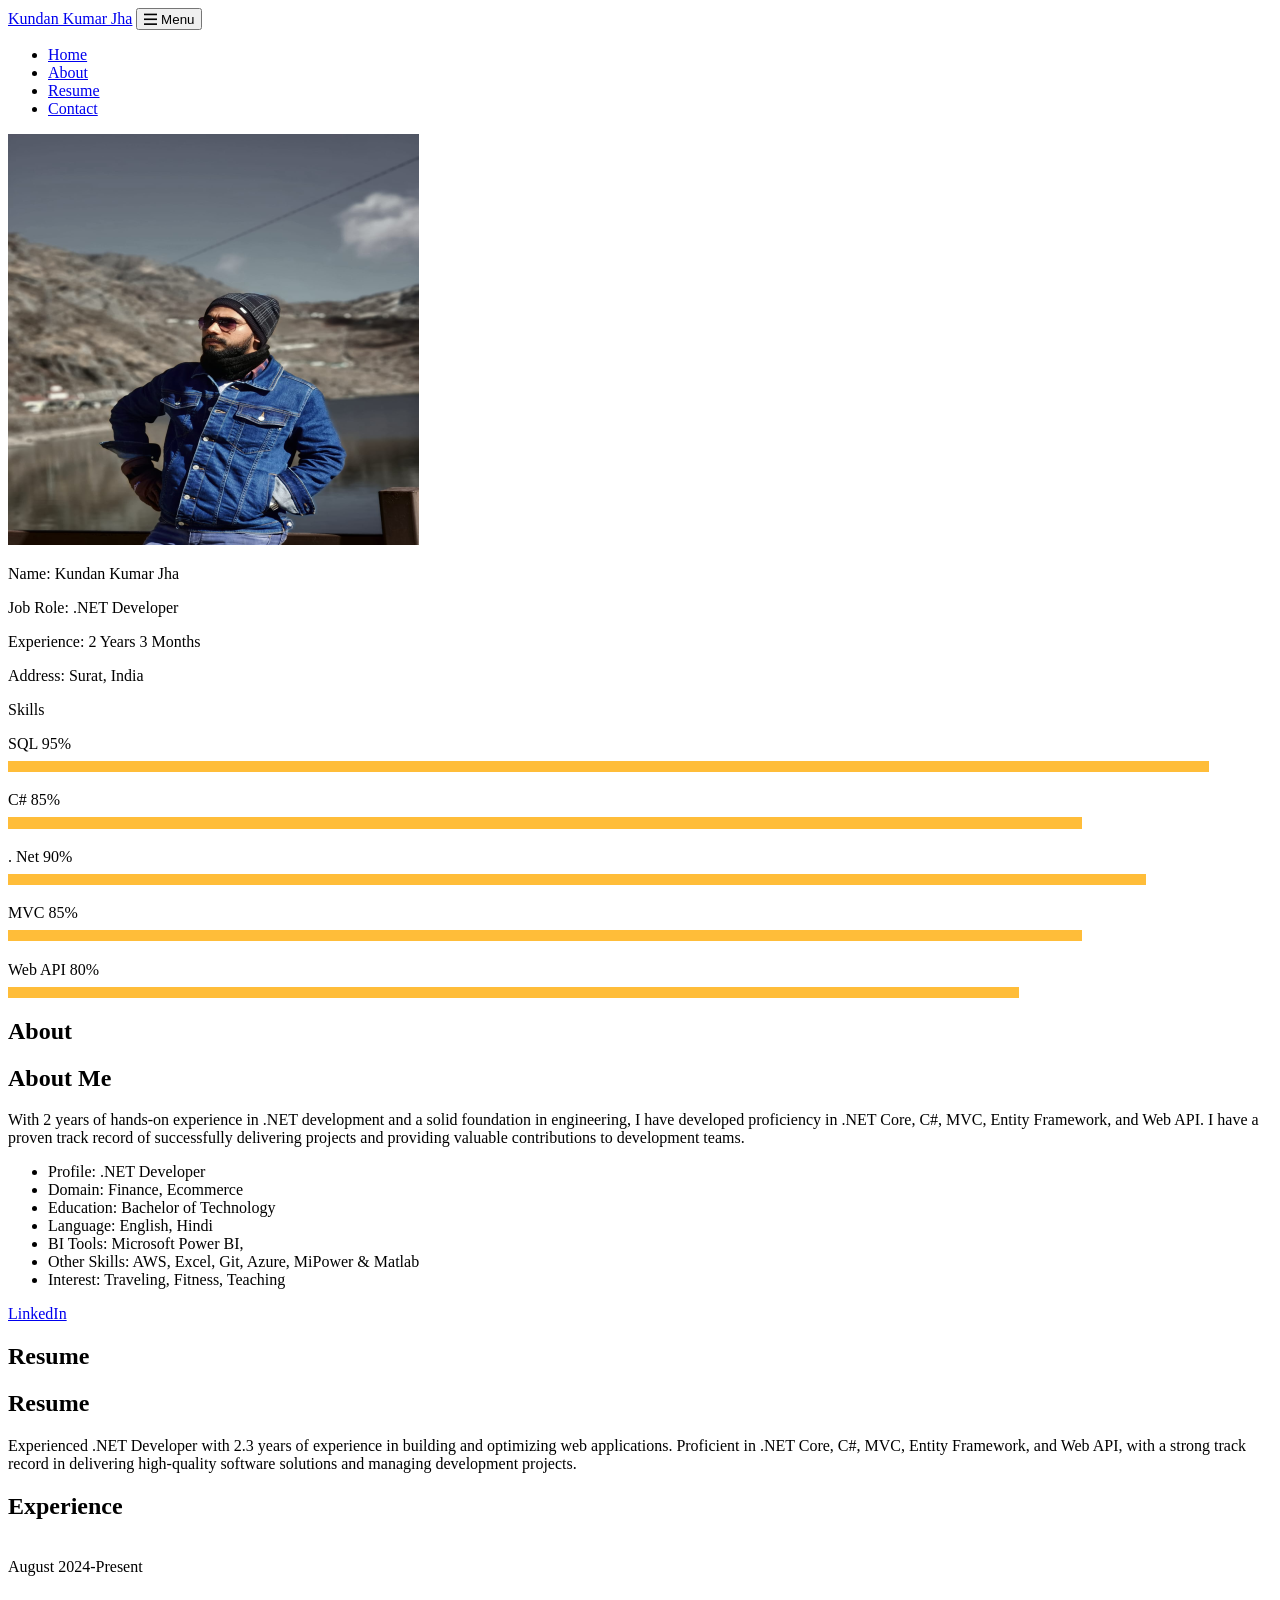
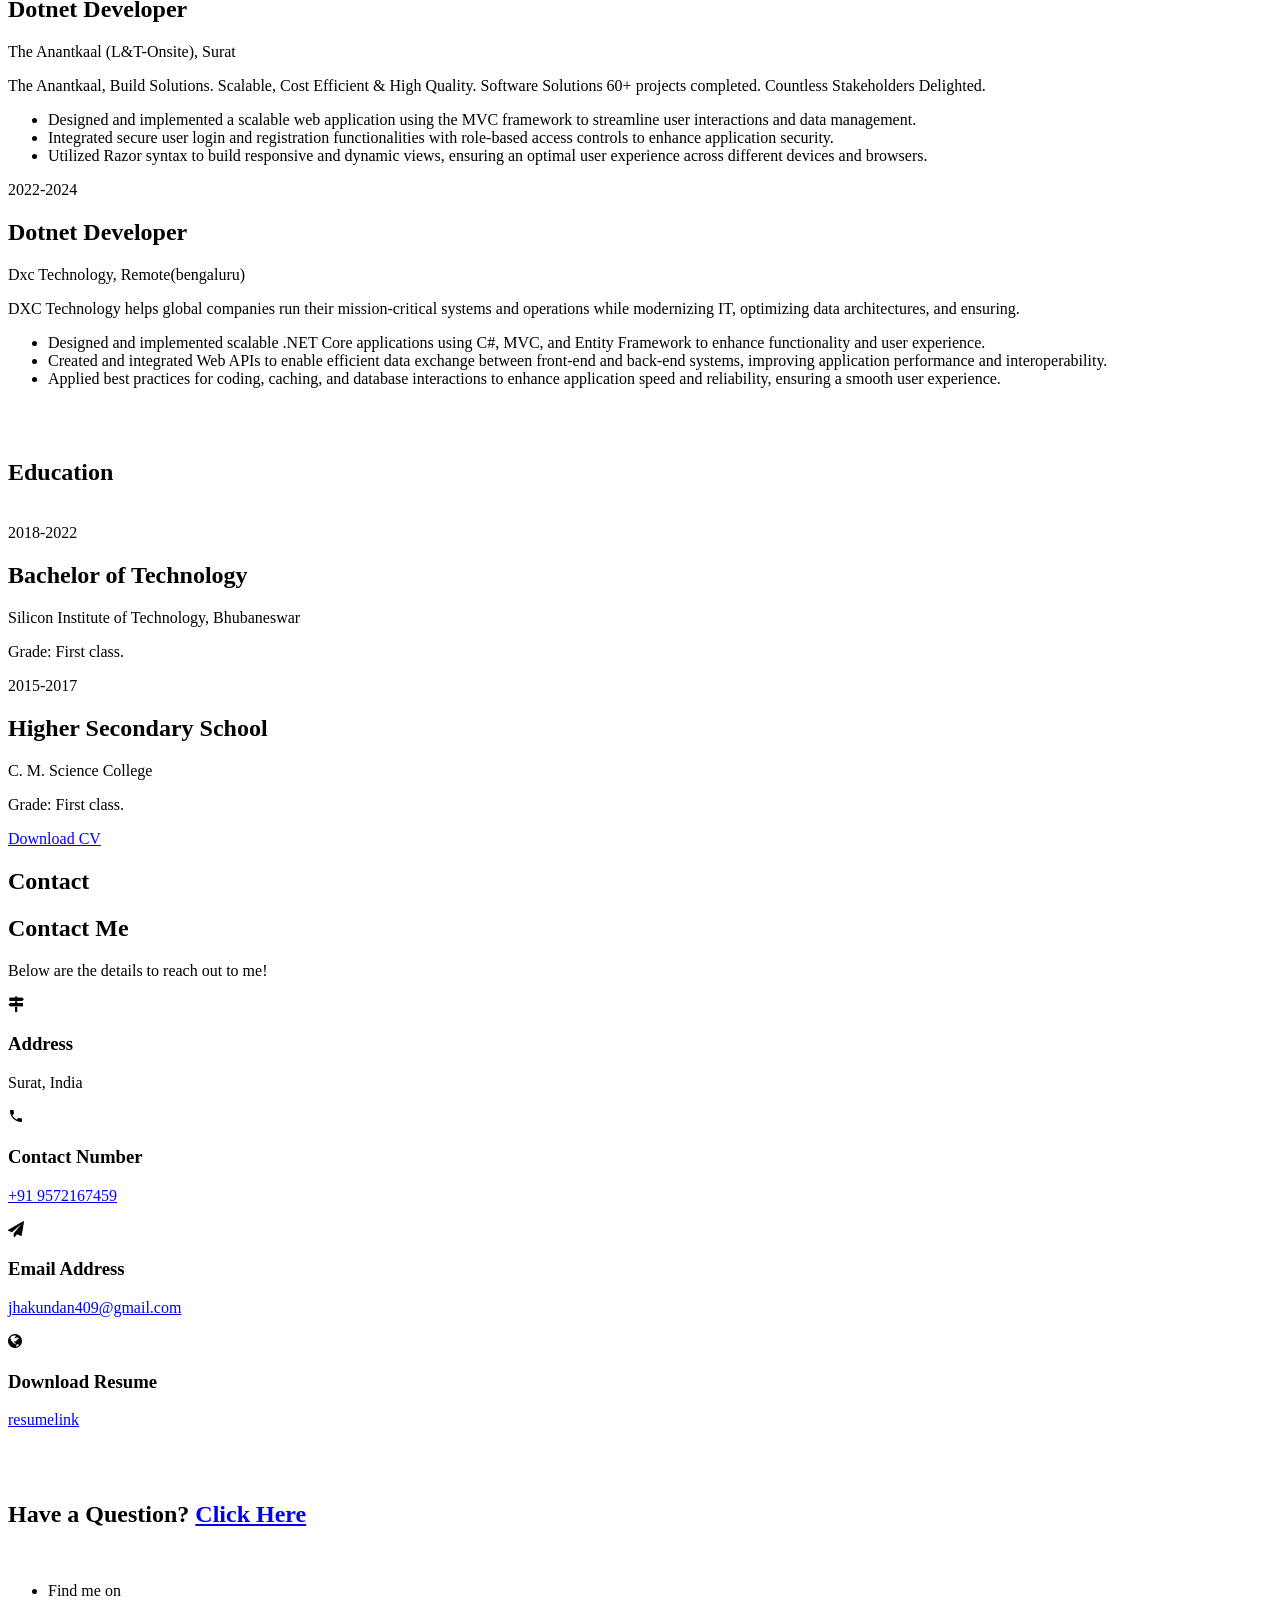
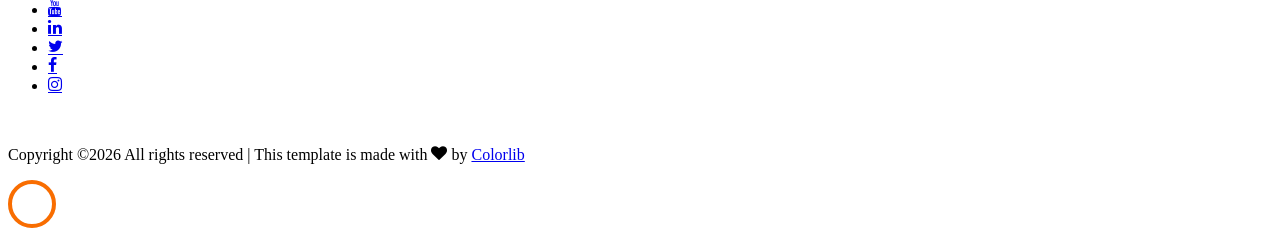
==== index.html @ 976bd5a3 "Initial commit" ====
<!DOCTYPE html>
<html lang="en">
  <head>
    <title>Kundan Kumar Jha Portfolio</title>
    <meta charset="utf-8">
    <meta name="viewport" content="width=device-width, initial-scale=1, shrink-to-fit=no">
    
    <link href="https://fonts.googleapis.com/css?family=Poppins:100,200,300,400,500,600,700,800,900" rel="stylesheet">

    <link rel="stylesheet" href="css/open-iconic-bootstrap.min.css">
    <link rel="stylesheet" href="css/animate.css">
    
    <link rel="stylesheet" href="css/owl.carousel.min.css">
    <link rel="stylesheet" href="css/owl.theme.default.min.css">
    <link rel="stylesheet" href="css/magnific-popup.css">

    <link rel="stylesheet" href="css/aos.css">

    <link rel="stylesheet" href="css/ionicons.min.css">
    
    <link rel="stylesheet" href="css/flaticon.css">
    <link rel="stylesheet" href="css/icomoon.css">
    <link rel="stylesheet" href="css/style.css">



<style>

/*======================================
//--//-->   ABOUT
======================================*/

.about-mf .box-shadow-full {
  padding-top: 4rem;
  padding-bottom: 4rem;
}

.about-mf .about-img {
  margin-bottom: 2rem;
}

.about-mf .about-img img {
  margin-left: 10px;
}


.skill-mf .progress {
  /* background-color: #cde1f8; */
  margin: .5rem 0 1.2rem 0;
  border-radius: 0;
  height: .7rem;
}

.skill-mf .progress .progress-bar {
  height: .7rem;
  background-color: #ffbd39;
}


/* Animation styles */
#typing-animation {
  position: relative;
  font-size: 30px;
  font-weight: bold;
  color: rgb(255, 255, 255);
  overflow: hidden;
  white-space: nowrap;
  animation: typing 3s steps(20, end) infinite;
}

#typing-animation:before {
  content: "";
  /* position: absolute; */
  top: 0;
  left: 0;
  width: 0;
  height: 100%;
  background-color: #ccc;
  animation: typing-cursor 0.5s ease-in-out infinite;
}

@keyframes typing {
  from {
    width: 0;
  }
  to {
    width: 100%;
  }
}

@keyframes typing-cursor {
  from {
    width: 5px;
  }
  to {
    width: 0;
  }
}


/* project image zoom effect */

.zoom-effect {
  overflow: hidden;
  transition: transform 0.3s ease-out;
}

.zoom-effect:hover {
  transform: scale(1.1);
}


</style>


  </head>
  <body data-spy="scroll" data-target=".site-navbar-target" data-offset="300">
	  
	  
    <nav class="navbar navbar-expand-lg navbar-dark ftco_navbar ftco-navbar-light site-navbar-target" id="ftco-navbar">
	    <div class="container">
	      <a class="navbar-brand" href="index.html">Kundan Kumar Jha</a>
	      <button class="navbar-toggler js-fh5co-nav-toggle fh5co-nav-toggle" type="button" data-toggle="collapse" data-target="#ftco-nav" aria-controls="ftco-nav" aria-expanded="false" aria-label="Toggle navigation">
	        <span class="oi oi-menu"></span> Menu
	      </button>

	      <div class="collapse navbar-collapse" id="ftco-nav">
	        <ul class="navbar-nav nav ml-auto">
	          <li class="nav-item"><a href="#home-section" class="nav-link"><span>Home</span></a></li>
	          <li class="nav-item"><a href="#about-section" class="nav-link"><span>About</span></a></li>
	          <li class="nav-item"><a href="#resume-section" class="nav-link"><span>Resume</span></a></li>
	          <!-- <li class="nav-item"><a href="#project-section" class="nav-link"><span>Projects</span></a></li> -->
	          <li class="nav-item"><a href="#contact-section" class="nav-link"><span>Contact</span></a></li>
	        </ul>
	      </div>
	    </div>
	  </nav>
	  <section id="home-section" class="hero">
		  <div class="home-slider  owl-carousel">
	       <div class="slider-item ">
	      	<div class="overlay"></div>
	         <div class="container">
	          <div class="row d-md-flex no-gutters slider-text align-items-end justify-content-end" data-scrollax-parent="true">
	          	<div class="one-third js-fullheight order-md-last img" style="background-image:url(images/bg_1.png);">
	          	 <div class="overlay"></div>
	          	</div>
		          <div class="one-forth d-flex  align-items-center ftco-animate" data-scrollax=" properties: { translateY: '70%' }">
		          	<div class="text">
		          		<span class="subheading">Hello!</span>
			            <h1 class="mb-4 mt-3">I'm <span>Kundan Kumar Jha</span></h1>

						<!-- Element to contain animated typing -->
						<span id="typing-animation"></span>

						<script>

						// Initialize the typing animation
						const typingAnimationElement = document.getElementById('typing-animation');

						// Create an array of typing text
						const typingTexts = [
						'Engineer  ',
						'Developer  ',
						'Teacher   ',
						];

						// Create a function to display the typing animation for a given text
						function playTypingAnimation(text) {
						// Loop through each character and add it to the element
						for (let i = 0; i < text.length; i++) {
							setTimeout(() => {
							typingAnimationElement.textContent += text[i];
							}, i * 200); // Increase the delay to slow down the typing animation
						}

						// Once the animation is complete, reset the text and start over
						setTimeout(() => {
							typingAnimationElement.textContent = '';
							playTypingAnimation(typingTexts[(typingTexts.indexOf(text) + 1) % typingTexts.length]);
						}, text.length * 200);
						}

						// Start the typing animation loop
						playTypingAnimation(typingTexts[0]);

						</script>

						<br>
						<br>
			            <h2>A .NET Developer</h2>
						<!-- <h2 class="d-flex" style="margin-bottom: 0">With over 5 years of experience</h2> -->
						<!-- <br> -->
			            <!-- <p><a href="https://www.youtube.com/@RishabhMishraOfficial" class="btn btn-primary py-3 px-4">YouTube</a> 
							<a href="https://github.com/rishabhnmishra" class="btn btn-white btn-outline-white py-3 px-4">My works</a></p> -->
		            </div>
		          </div>
	        	</div>
	        </div>
	      </div>
		</div>
    </section>



    <section class="ftco-about img ftco-section ftco-no-pb" id="about-section">
    	<div class="container">
			<div class="row">
				<div class="row d-flex align-items-stretch">
				<!-- <div class="row d-flex"> -->
					<div class="col-md-6 col-lg-5 d-flex">
						<div class="img-about img d-flex align-items-stretch">
							<div class="overlay">
								<div class="row">
									<div class="col-sm-6 col-md-5">
									  <div class="about-img">
										<img src="images/about-me.png" class="img-fluid rounded b-shadow-a" alt="">
									  </div>
									</div>
									<!-- Details next to profile image -->
									<div class="col-sm-6 col-md-7">
									  <div class="about-info">
										<p><span class="title-s">Name: </span> <span>Kundan Kumar Jha</span></p>
										<p><span class="title-s">Job Role: </span> <span>.NET Developer </span></p>
										<p><span class="title-s">Experience: </span> <span>2 Years 3 Months</span></p>
										<p><span class="title-s">Address: </span> <span>Surat, India</span></p>
									  </div>
									</div>
								  </div>

								<div class="skill-mf">
									<p class="title-s">Skills</p>
									<span>SQL</span> <span class="pull-right">95%</span>
									<div class="progress">
										<div class="progress-bar" role="progressbar" style="width: 95%;" aria-valuenow="95" aria-valuemin="0"
											aria-valuemax="100"></div>
									</div>
									
									<span>C#</span> <span class="pull-right">85%</span>
									<div class="progress">
										<div class="progress-bar" role="progressbar" style="width: 85%" aria-valuenow="85" aria-valuemin="0"
											aria-valuemax="100"></div>
									</div>
									
									<span>. Net</span> <span class="pull-right">90%</span>
									<div class="progress">
										<div class="progress-bar" role="progressbar" style="width: 90%" aria-valuenow="90" aria-valuemin="0"
											aria-valuemax="100"></div>
									</div>
									
									<span>MVC</span> <span class="pull-right">85%</span>
									<div class="progress">
										<div class="progress-bar" role="progressbar" style="width: 85%" aria-valuenow="85" aria-valuemin="0"
											aria-valuemax="100"></div>
									</div>
									
									<span>Web API</span> <span class="pull-right">80%</span>
									<div class="progress">
										<div class="progress-bar" role="progressbar" style="width: 80%" aria-valuenow="80" aria-valuemin="0"
											aria-valuemax="100"></div>
									</div>
								</div>
							</div>
						</div>
					</div>
					
					<div class="col-md-6 col-lg-7 pl-lg-5 pb-5">
						<div class="row justify-content-start pb-3">
							<div class="col-md-12 heading-section ftco-animate">
								
								<h1 class="big">About</h1>
								<h2 class="mb-4">About Me</h2>
								
								<p>With 2 years of hands-on experience in .NET development and a solid foundation in engineering, I have developed proficiency in .NET Core, C#, MVC, Entity Framework, and Web API. I have a proven track record of successfully delivering projects and providing valuable contributions to development teams.</p>
								<ul class="about-info mt-4 px-md-0 px-2">
									<li class="d-flex"><span>Profile:</span> <span>.NET Developer</span></li>
									<li class="d-flex"><span>Domain:</span> <span>Finance, Ecommerce</span></li>
									<li class="d-flex"><span>Education:</span> <span>Bachelor of Technology</span></li>
									<li class="d-flex"><span>Language:</span> <span>English, Hindi</span></li>
									<li class="d-flex"><span>BI Tools:</span> <span>Microsoft Power BI,</span></li>
									<li class="d-flex"><span>Other Skills:</span> <span>AWS, Excel, Git, Azure, MiPower &amp; Matlab</span></li>
									<li class="d-flex"><span>Interest:</span> <span>Traveling, Fitness, Teaching</span></li>
									
								</ul>
							</div>
						</div>


						<div class="counter-wrap ftco-animate d-flex mt-md-3">
							<div class="text">
								<!-- <p class="mb-4">
									<span class="number" data-number="30">0</span> <span>+</span>
									<span>&nbsp; Projects completed</span>
								</p> -->
								<p><a href="https://www.linkedin.com/in/kundan-jha-75ba19190/" class="btn btn-primary py-3 px-3">LinkedIn</a></p>
							</div>
						</div>
					</div>
				</div>
			</div>
		</div>
    </section>



	
    <section class="ftco-section ftco-no-pb" id="resume-section">
    	<div class="container">
    		<div class="row justify-content-center pb-5">
          <div class="col-md-10 heading-section text-center ftco-animate">
          	<h1 class="big big-2">Resume</h1>
            <h2 class="mb-4">Resume</h2>
            <p>Experienced .NET Developer with 2.3 years of experience in building and optimizing web applications. Proficient in .NET Core, C#, MVC, Entity Framework, and Web API, with a strong track record in delivering high-quality software solutions and managing development projects.</p>
          </div>
        </div>

		<div class="row">
			<h1 class="big-4">Experience</h1>
			<div class="underline"></div>
		</div>
		<br>
		
		<div class="row">
				<div class="col-md-6">
					<div class="resume-wrap ftco-animate">
						<span class="date">August 2024-Present</span>
						<h2>Dotnet Developer</h2>
						<span class="position">The Anantkaal (L&T-Onsite),</span>
						<span class="mt-4">Surat </span>
						<p class="mt-4">The Anantkaal, Build Solutions. Scalable, Cost Efficient & High Quality. 
							Software Solutions 60+ projects completed. Countless Stakeholders Delighted. 
							<ul>
								<li>Designed and implemented a scalable web application using the MVC framework to streamline user interactions and data management.</li>
								<li>Integrated secure user login and registration functionalities with role-based access controls to enhance application security.</li>
								<li>Utilized Razor syntax to build responsive and dynamic views, ensuring an optimal user experience across different devices and browsers.</li>
							</ul>
						</p>
					</div>

				</div>

				<div class="col-md-6">
					<div class="resume-wrap ftco-animate">
						<span class="date">2022-2024</span>
						<h2>Dotnet Developer</h2>
						<span class="position">Dxc Technology,</span>
						<span class="mt-4">Remote(bengaluru)</span>
						<p class="mt-4">DXC Technology helps global companies run their mission-critical systems and operations while modernizing IT, optimizing data architectures, and ensuring. 
							<ul>
								<li>Designed and implemented scalable .NET Core applications using C#, MVC, and Entity Framework to enhance functionality and user experience.</li>
								<li> Created and integrated Web APIs to enable efficient data exchange between front-end and back-end systems, improving application performance and interoperability.</li>
								<li>Applied best practices for coding, caching, and database interactions to enhance application speed and reliability, ensuring a smooth user experience.</li>
							</ul>
						</p>
					</div>

				</div>
			</div>

		<br>
		<br>

		<div class="row">
			<h1 class="big-4">Education</h1>
			<div class="underline"></div>
		</div>
		<br>
		
			<div class="row">
    			<div class="col-md-6">
    				<div class="resume-wrap ftco-animate">
    					<span class="date">2018-2022</span>
    					<h2>Bachelor of Technology</h2>
    					<span class="position">Silicon Institute of Technology, Bhubaneswar</span>
    					<p class="mt-4">Grade: First class.</p>
    				</div>
    			</div>

    			<div class="col-md-6">
    				<div class="resume-wrap ftco-animate">
    					<span class="date">2015-2017</span>
    					<h2>Higher Secondary School</h2>
    					<span class="position">C. M. Science College</span>
    					<p class="mt-4">Grade: First class.</p>
    				</div>
				</div>
    		</div>

    		<div class="row justify-content-center mt-5">
    			<div class="col-md-6 text-center ftco-animate">
    				<p><a href="https://drive.google.com/file/d/17EZNH8NY0khAWqw4NPpCekXnywWhTU1b/view?usp=sharing" class="btn btn-primary py-4 px-5">Download CV</a></p>
    			</div>
    		</div>
    	</div>
    </section>

   

    <!-- <section class="ftco-section" id="project-section">
      <div class="container">
        <div class="row justify-content-center mb-5 pb-5">
          <div class="col-md-7 heading-section text-center ftco-animate">
            <h1 class="big big-2">Projects</h1>
            <h2 class="mb-4">Projects</h2>
            <p>Below are the sample Data Analytics projects on SQL, Python, Power BI & ML.</p>
          </div>
        </div>
        <div class="row d-flex">
          <div class="col-md-4 d-flex ftco-animate">
          	<div class="blog-entry justify-content-end">
              <a href="https://github.com/rishabhnmishra/SQL_Music_Store_Analysis/blob/main/Music_Store_Query.sql" class="block-20 zoom-effect" style="background-image: url('images/proj_1.jpg');">
              </a>
              <div class="text mt-3 float-right d-block">

                <h3 class="heading"><a href="https://github.com/rishabhnmishra/SQL_Music_Store_Analysis/blob/main/Music_Store_Query.sql">Digital Music Store Data Analysis using SQL</a></h3>
                <p>Analyzed music store data using advanced SQL queires to identify gaps and increase the business growth.</p>
              </div>
            </div>
          </div>
          <div class="col-md-4 d-flex ftco-animate">
          	<div class="blog-entry justify-content-end">
              <a href="https://github.com/rishabhnmishra/Python_Diwali_Sales_Analysis/blob/main/Diwali_Sales_Analysis.ipynb" class="block-20 zoom-effect" style="background-image: url('images/proj_2.jpg');">
              </a>
              <div class="text mt-3 float-right d-block">

                <h3 class="heading"><a href="https://github.com/rishabhnmishra/Python_Diwali_Sales_Analysis/blob/main/Diwali_Sales_Analysis.ipynb">Data Analysis using Python Project for Beginners</a></h3>
                <p>Performed exploratory data analysis on diwali sales data using Python to improve the customer experience.</p>
              </div>
            </div>
          </div>
          <div class="col-md-4 d-flex ftco-animate">
          	<div class="blog-entry">
              <a href="https://github.com/rishabhnmishra/Madhav_Store_Analysis_PowerBI/blob/main/Madhav%20Store%20dashboard.jpg" class="block-20 zoom-effect" style="background-image: url('images/proj_3.jpg');">
              </a>
              <div class="text mt-3 float-right d-block">

                <h3 class="heading"><a href="https://github.com/rishabhnmishra/Madhav_Store_Analysis_PowerBI/blob/main/Madhav%20Store%20dashboard.jpg">Power BI Sales dashboard Project for Beginners</a></h3>
                <p>Designed a power bi dashboard for Madhav Store to track and analyze the online sales data acorss India.</p>
              </div>
            </div>
          </div>
        </div>
	<br>
		<!-- added justify-content-center to center align the last two projects -->
		<!-- <div class="row d-flex justify-content-center">   -->
			<!-- <div class="col-md-4 d-flex ftco-animate">
				<div class="blog-entry justify-content-end">
				<a href="https://github.com/rishabhnmishra/sales_forecasting/tree/main" class="block-20 zoom-effect" style="background-image: url('images/proj_4.jpg');">
				</a>
				<div class="text mt-3 float-right d-block"> -->
  
				  <!-- <h3 class="heading"><a href="https://github.com/rishabhnmishra/sales_forecasting/tree/main">Sales Forecast- Time Series Forecasting</a></h3>
				  <p>Used multiple machine learning models to forecast sales (retail store) and performed time series analysis.</p>
				</div>
			  </div>
			</div>
			<div class="col-md-4 d-flex ftco-animate">
				<div class="blog-entry justify-content-end">
				<a href="https://github.com/rishabhnmishra/customer_segmentation/blob/main/Customer_Segmentation-final.ipynb" class="block-20 zoom-effect" style="background-image: url('images/proj_5.jpg');">
				</a>
				<div class="text mt-3 float-right d-block">
   -->
				  <!-- <h3 class="heading"><a href="https://github.com/rishabhnmishra/customer_segmentation/blob/main/Customer_Segmentation-final.ipynb">Customer Segmentation using clustering model</a></h3>
				  <p>Developed a ML model to give various recommendations of financial products &amp; services on target customer groups.</p>
				</div>
			  </div>
			</div>
		 </div>
	  </div>
    </section> -->

	<!-- <section class="ftco-section ftco-no-pt ftco-no-pb ftco-counter img" id="section-counter">
      <div class="container">
		<div class="row d-md-flex align-items-center">
          <div class="col-md d-flex justify-content-center counter-wrap ftco-animate">
            <div class="block-18">
              <div class="text">
                <strong class="number" data-number="20">0</strong>
                <span>Achievements</span> -->
              <!-- </div>
            </div>
          </div>
          <div class="col-md d-flex justify-content-center counter-wrap ftco-animate">
            <div class="block-18">
              <div class="text">
                <strong class="number" data-number="30">0</strong>
                <span>Projects</span> -->
              <!-- </div>
            </div>
          </div>
          <div class="col-md d-flex justify-content-center counter-wrap ftco-animate">
            <div class="block-18">
              <div class="text"> -->
                <!-- <strong class="number" data-number="1000">0</strong>
                <span>Mentored Students</span>
              </div>
            </div>
          </div>
          <div class="col-md d-flex justify-content-center counter-wrap ftco-animate">
            <div class="block-18">
              <div class="text"> -->
                <!-- <strong class="number" data-number="500">0</strong>
                <span>Cups of coffee</span>
              </div>
            </div>
          </div>
        </div>
      </div> -->
	
	  <!-- <div class="ftco-section ftco-hireme img margin-top" style="background-image: url(images/bg_1.jpg)">
			<div class="container"> -->
				<!-- <div class="row justify-content-center">
					<div class="col-md-7 ftco-animate text-center">
						<h2>More projects on<span> Github  </span> </h2>
						<div class="heading"> <h4> I love to solve business problems &amp; uncover hidden data stories </h4>
						<br>
						<p><a href="https://github.com/rishabhnmishra" class="btn btn-primary py-3 px-5">GitHub</a></p>
						</div> -->
					<!-- </div>
				</div>
			</div> -->
		<!-- </div> -->
	<!-- </section> --> 



    <section class="ftco-section contact-section ftco-no-pb" id="contact-section">
      <div class="container">
      	<div class="row justify-content-center mb-5 pb-3">
          <div class="col-md-7 heading-section text-center ftco-animate">
            <h1 class="big big-2">Contact</h1>
            <h2 class="mb-4">Contact Me</h2>
            <p>Below are the details to reach out to me!</p>
          </div>
        </div>

        <div class="row d-flex contact-info mb-5">
          <div class="col-md-6 col-lg-3 d-flex ftco-animate">
          	<div class="align-self-stretch box p-4 text-center">
          		<div class="icon d-flex align-items-center justify-content-center">
          			<span class="icon-map-signs"></span>
          		</div>
          		<h3 class="mb-4">Address</h3>
	            <p>Surat, India</p>
	          </div>
          </div>
          <div class="col-md-6 col-lg-3 d-flex ftco-animate">
          	<div class="align-self-stretch box p-4 text-center">
          		<div class="icon d-flex align-items-center justify-content-center">
          			<span class="icon-phone2"></span>
          		</div>
          		<h3 class="mb-4">Contact Number</h3>
	            <p><a href="tel://0101010101">+91 9572167459</a></p>
	          </div>
          </div>
          <div class="col-md-6 col-lg-3 d-flex ftco-animate">
          	<div class="align-self-stretch box p-4 text-center">
          		<div class="icon d-flex align-items-center justify-content-center">
          			<span class="icon-paper-plane"></span>
          		</div>
          		<h3 class="mb-4">Email Address</h3>
	            <p><a href="mailto:info@yoursite.com">jhakundan409@gmail.com</a></p>
	          </div>
          </div>
          <div class="col-md-6 col-lg-3 d-flex ftco-animate">
          	<div class="align-self-stretch box p-4 text-center">
          		<div class="icon d-flex align-items-center justify-content-center">
          			<span class="icon-globe"></span>
          		</div>
          		<h3 class="mb-4">Download Resume</h3>
	            <p><a href="https://drive.google.com/file/d/17EZNH8NY0khAWqw4NPpCekXnywWhTU1b/view?usp=sharing">resumelink</a></p>
	          </div>
          </div>

		  <div class="container">
			<br>
			<br>
			<div class="row justify-content-center">
				<div class="col-md-7 ftco-animate text-center">
					<h2>Have a<span> Question?  </span> <a href="https://forms.gle/hDiLRhwy986UxGiJ7" class="btn btn-primary py-3 px-5">Click Here</a> </h2>
				</div>
			</div>
				<br>
					<ul class="ftco-footer-social list-unstyled d-flex justify-content-center align-items-center mb-0">
					  <li class="ftco-animate normal-txt">Find me on  </li>
					  <li class="ftco-animate"><a href="#"><span class="icon-youtube"></span></a></li>
					  <li class="ftco-animate"><a href="https://www.linkedin.com/in/kundan-jha-75ba19190/"><span class="icon-linkedin"></span></a></li>  
					  <li class="ftco-animate"><a href="#"><span class="icon-twitter"></span></a></li>
					  <li class="ftco-animate"><a href="#"><span class="icon-facebook"></span></a></li>
				      <li class="ftco-animate"><a href="#"><span class="icon-instagram"></span></a></li>
					</ul>
				<br>
		   </div>
   </div>
 </section>


 
	
    <footer class="ftco-footer ftco-section">
		<div class="container">
		  <div class="row">
			<div class="col-md-12 text-center">
  
			  <p><!-- Link back to Colorlib can't be removed. Template is licensed under CC BY 3.0. -->
	Copyright &copy;<script>document.write(new Date().getFullYear());</script> All rights reserved | This template is made with <i class="icon-heart color-danger" aria-hidden="true"></i> by <a href="https://colorlib.com" target="_blank">Colorlib</a>
	<!-- Link back to Colorlib can't be removed. Template is licensed under CC BY 3.0. --></p>
			</div>
		  </div>
		</div>
	  </footer>


  <!-- loader -->
  <div id="ftco-loader" class="show fullscreen"><svg class="circular" width="48px" height="48px"><circle class="path-bg" cx="24" cy="24" r="22" fill="none" stroke-width="4" stroke="#eeeeee"/><circle class="path" cx="24" cy="24" r="22" fill="none" stroke-width="4" stroke-miterlimit="10" stroke="#F96D00"/></svg></div>


  <script src="js/jquery.min.js"></script>
  <script src="js/jquery-migrate-3.0.1.min.js"></script>
  <script src="js/popper.min.js"></script>
  <script src="js/bootstrap.min.js"></script>
  <script src="js/jquery.easing.1.3.js"></script>
  <script src="js/jquery.waypoints.min.js"></script>
  <script src="js/jquery.stellar.min.js"></script>
  <script src="js/owl.carousel.min.js"></script>
  <script src="js/jquery.magnific-popup.min.js"></script>
  <script src="js/aos.js"></script>
  <script src="js/jquery.animateNumber.min.js"></script>
  <script src="js/scrollax.min.js"></script>
  
  <script src="js/main.js"></script>
    
  </body>
</html>
---- css/flaticon.css ----
/*
  	Flaticon icon font: Flaticon
  	Creation date: 04/01/2019 13:45
  	*/


@font-face {
  font-family: "Flaticon";
  src: url("../fonts/flaticon/font/Flaticon.eot");
  src: url("../fonts/flaticon/font/Flaticon.eot?#iefix") format("embedded-opentype"),
       url("../fonts/flaticon/font/Flaticon.woff") format("woff"),
       url("../fonts/flaticon/font/Flaticon.ttf") format("truetype"),
       url("../fonts/flaticon/font/Flaticon.svg#Flaticon") format("svg");
  font-weight: normal;
  font-style: normal;
}

@media screen and (-webkit-min-device-pixel-ratio:0) {
  @font-face {
    font-family: "Flaticon";
    src: url("../fonts/flaticon/font/Flaticon.svg#Flaticon") format("svg");
  }
}

[class^="flaticon-"]:before, [class*=" flaticon-"]:before,
[class^="flaticon-"]:after, [class*=" flaticon-"]:after {   
  font-family: Flaticon;
  font-style: normal;
  font-weight: normal;
  font-variant: normal;
  text-transform: none;
  line-height: 1;

  /* Better Font Rendering =========== */
  -webkit-font-smoothing: antialiased;
  -moz-osx-font-smoothing: grayscale;
}

.flaticon-ideas:before { content: "\f100"; }
.flaticon-flasks:before { content: "\f101"; }
.flaticon-analysis:before { content: "\f102"; }
.flaticon-ux-design:before { content: "\f103"; }
.flaticon-web-design:before { content: "\f104"; }
.flaticon-idea:before { content: "\f105"; }
.flaticon-innovation:before { content: "\f106"; }
---- css/icomoon.css ----
@font-face {
  font-family: 'icomoon';
  src:  url('../fonts/icomoon/icomoon.eot?6tt51o');
  src:  url('../fonts/icomoon/icomoon.eot?6tt51o#iefix') format('embedded-opentype'),
    url('../fonts/icomoon/icomoon.ttf?6tt51o') format('truetype'),
    url('../fonts/icomoon/icomoon.woff?6tt51o') format('woff'),
    url('../fonts/icomoon/icomoon.svg?6tt51o#icomoon') format('svg');
  font-weight: normal;
  font-style: normal;
}

[class^="icon-"], [class*=" icon-"] {
  /* use !important to prevent issues with browser extensions that change fonts */
  font-family: 'icomoon' !important;
  speak: none;
  font-style: normal;
  font-weight: normal;
  font-variant: normal;
  text-transform: none;
  line-height: 1;

  /* Better Font Rendering =========== */
  -webkit-font-smoothing: antialiased;
  -moz-osx-font-smoothing: grayscale;
}

.icon-asterisk:before {
  content: "\f069";
}
.icon-plus:before {
  content: "\f067";
}
.icon-question:before {
  content: "\f128";
}
.icon-minus:before {
  content: "\f068";
}
.icon-glass:before {
  content: "\f000";
}
.icon-music:before {
  content: "\f001";
}
.icon-search:before {
  content: "\f002";
}
.icon-envelope-o:before {
  content: "\f003";
}
.icon-heart:before {
  content: "\f004";
}
.icon-star:before {
  content: "\f005";
}
.icon-star-o:before {
  content: "\f006";
}
.icon-user:before {
  content: "\f007";
}
.icon-film:before {
  content: "\f008";
}
.icon-th-large:before {
  content: "\f009";
}
.icon-th:before {
  content: "\f00a";
}
.icon-th-list:before {
  content: "\f00b";
}
.icon-check:before {
  content: "\f00c";
}
.icon-close:before {
  content: "\f00d";
}
.icon-remove:before {
  content: "\f00d";
}
.icon-times:before {
  content: "\f00d";
}
.icon-search-plus:before {
  content: "\f00e";
}
.icon-search-minus:before {
  content: "\f010";
}
.icon-power-off:before {
  content: "\f011";
}
.icon-signal:before {
  content: "\f012";
}
.icon-cog:before {
  content: "\f013";
}
.icon-gear:before {
  content: "\f013";
}
.icon-trash-o:before {
  content: "\f014";
}
.icon-home:before {
  content: "\f015";
}
.icon-file-o:before {
  content: "\f016";
}
.icon-clock-o:before {
  content: "\f017";
}
.icon-road:before {
  content: "\f018";
}
.icon-download:before {
  content: "\f019";
}
.icon-arrow-circle-o-down:before {
  content: "\f01a";
}
.icon-arrow-circle-o-up:before {
  content: "\f01b";
}
.icon-inbox:before {
  content: "\f01c";
}
.icon-play-circle-o:before {
  content: "\f01d";
}
.icon-repeat:before {
  content: "\f01e";
}
.icon-rotate-right:before {
  content: "\f01e";
}
.icon-refresh:before {
  content: "\f021";
}
.icon-list-alt:before {
  content: "\f022";
}
.icon-lock:before {
  content: "\f023";
}
.icon-flag:before {
  content: "\f024";
}
.icon-headphones:before {
  content: "\f025";
}
.icon-volume-off:before {
  content: "\f026";
}
.icon-volume-down:before {
  content: "\f027";
}
.icon-volume-up:before {
  content: "\f028";
}
.icon-qrcode:before {
  content: "\f029";
}
.icon-barcode:before {
  content: "\f02a";
}
.icon-tag:before {
  content: "\f02b";
}
.icon-tags:before {
  content: "\f02c";
}
.icon-book:before {
  content: "\f02d";
}
.icon-bookmark:before {
  content: "\f02e";
}
.icon-print:before {
  content: "\f02f";
}
.icon-camera:before {
  content: "\f030";
}
.icon-font:before {
  content: "\f031";
}
.icon-bold:before {
  content: "\f032";
}
.icon-italic:before {
  content: "\f033";
}
.icon-text-height:before {
  content: "\f034";
}
.icon-text-width:before {
  content: "\f035";
}
.icon-align-left:before {
  content: "\f036";
}
.icon-align-center:before {
  content: "\f037";
}
.icon-align-right:before {
  content: "\f038";
}
.icon-align-justify:before {
  content: "\f039";
}
.icon-list:before {
  content: "\f03a";
}
.icon-dedent:before {
  content: "\f03b";
}
.icon-outdent:before {
  content: "\f03b";
}
.icon-indent:before {
  content: "\f03c";
}
.icon-video-camera:before {
  content: "\f03d";
}
.icon-image:before {
  content: "\f03e";
}
.icon-photo:before {
  content: "\f03e";
}
.icon-picture-o:before {
  content: "\f03e";
}
.icon-pencil:before {
  content: "\f040";
}
.icon-map-marker:before {
  content: "\f041";
}
.icon-adjust:before {
  content: "\f042";
}
.icon-tint:before {
  content: "\f043";
}
.icon-edit:before {
  content: "\f044";
}
.icon-pencil-square-o:before {
  content: "\f044";
}
.icon-share-square-o:before {
  content: "\f045";
}
.icon-check-square-o:before {
  content: "\f046";
}
.icon-arrows:before {
  content: "\f047";
}
.icon-step-backward:before {
  content: "\f048";
}
.icon-fast-backward:before {
  content: "\f049";
}
.icon-backward:before {
  content: "\f04a";
}
.icon-play:before {
  content: "\f04b";
}
.icon-pause:before {
  content: "\f04c";
}
.icon-stop:before {
  content: "\f04d";
}
.icon-forward:before {
  content: "\f04e";
}
.icon-fast-forward:before {
  content: "\f050";
}
.icon-step-forward:before {
  content: "\f051";
}
.icon-eject:before {
  content: "\f052";
}
.icon-chevron-left:before {
  content: "\f053";
}
.icon-chevron-right:before {
  content: "\f054";
}
.icon-plus-circle:before {
  content: "\f055";
}
.icon-minus-circle:before {
  content: "\f056";
}
.icon-times-circle:before {
  content: "\f057";
}
.icon-check-circle:before {
  content: "\f058";
}
.icon-question-circle:before {
  content: "\f059";
}
.icon-info-circle:before {
  content: "\f05a";
}
.icon-crosshairs:before {
  content: "\f05b";
}
.icon-times-circle-o:before {
  content: "\f05c";
}
.icon-check-circle-o:before {
  content: "\f05d";
}
.icon-ban:before {
  content: "\f05e";
}
.icon-arrow-left:before {
  content: "\f060";
}
.icon-arrow-right:before {
  content: "\f061";
}
.icon-arrow-up:before {
  content: "\f062";
}
.icon-arrow-down:before {
  content: "\f063";
}
.icon-mail-forward:before {
  content: "\f064";
}
.icon-share:before {
  content: "\f064";
}
.icon-expand:before {
  content: "\f065";
}
.icon-compress:before {
  content: "\f066";
}
.icon-exclamation-circle:before {
  content: "\f06a";
}
.icon-gift:before {
  content: "\f06b";
}
.icon-leaf:before {
  content: "\f06c";
}
.icon-fire:before {
  content: "\f06d";
}
.icon-eye:before {
  content: "\f06e";
}
.icon-eye-slash:before {
  content: "\f070";
}
.icon-exclamation-triangle:before {
  content: "\f071";
}
.icon-warning:before {
  content: "\f071";
}
.icon-plane:before {
  content: "\f072";
}
.icon-calendar:before {
  content: "\f073";
}
.icon-random:before {
  content: "\f074";
}
.icon-comment:before {
  content: "\f075";
}
.icon-magnet:before {
  content: "\f076";
}
.icon-chevron-up:before {
  content: "\f077";
}
.icon-chevron-down:before {
  content: "\f078";
}
.icon-retweet:before {
  content: "\f079";
}
.icon-shopping-cart:before {
  content: "\f07a";
}
.icon-folder:before {
  content: "\f07b";
}
.icon-folder-open:before {
  content: "\f07c";
}
.icon-arrows-v:before {
  content: "\f07d";
}
.icon-arrows-h:before {
  content: "\f07e";
}
.icon-bar-chart:before {
  content: "\f080";
}
.icon-bar-chart-o:before {
  content: "\f080";
}
.icon-twitter-square:before {
  content: "\f081";
}
.icon-facebook-square:before {
  content: "\f082";
}
.icon-camera-retro:before {
  content: "\f083";
}
.icon-key:before {
  content: "\f084";
}
.icon-cogs:before {
  content: "\f085";
}
.icon-gears:before {
  content: "\f085";
}
.icon-comments:before {
  content: "\f086";
}
.icon-thumbs-o-up:before {
  content: "\f087";
}
.icon-thumbs-o-down:before {
  content: "\f088";
}
.icon-star-half:before {
  content: "\f089";
}
.icon-heart-o:before {
  content: "\f08a";
}
.icon-sign-out:before {
  content: "\f08b";
}
.icon-linkedin-square:before {
  content: "\f08c";
}
.icon-thumb-tack:before {
  content: "\f08d";
}
.icon-external-link:before {
  content: "\f08e";
}
.icon-sign-in:before {
  content: "\f090";
}
.icon-trophy:before {
  content: "\f091";
}
.icon-github-square:before {
  content: "\f092";
}
.icon-upload:before {
  content: "\f093";
}
.icon-lemon-o:before {
  content: "\f094";
}
.icon-phone:before {
  content: "\f095";
}
.icon-square-o:before {
  content: "\f096";
}
.icon-bookmark-o:before {
  content: "\f097";
}
.icon-phone-square:before {
  content: "\f098";
}
.icon-twitter:before {
  content: "\f099";
}
.icon-facebook:before {
  content: "\f09a";
}
.icon-facebook-f:before {
  content: "\f09a";
}
.icon-github:before {
  content: "\f09b";
}
.icon-unlock:before {
  content: "\f09c";
}
.icon-credit-card:before {
  content: "\f09d";
}
.icon-feed:before {
  content: "\f09e";
}
.icon-rss:before {
  content: "\f09e";
}
.icon-hdd-o:before {
  content: "\f0a0";
}
.icon-bullhorn:before {
  content: "\f0a1";
}
.icon-bell-o:before {
  content: "\f0a2";
}
.icon-certificate:before {
  content: "\f0a3";
}
.icon-hand-o-right:before {
  content: "\f0a4";
}
.icon-hand-o-left:before {
  content: "\f0a5";
}
.icon-hand-o-up:before {
  content: "\f0a6";
}
.icon-hand-o-down:before {
  content: "\f0a7";
}
.icon-arrow-circle-left:before {
  content: "\f0a8";
}
.icon-arrow-circle-right:before {
  content: "\f0a9";
}
.icon-arrow-circle-up:before {
  content: "\f0aa";
}
.icon-arrow-circle-down:before {
  content: "\f0ab";
}
.icon-globe:before {
  content: "\f0ac";
}
.icon-wrench:before {
  content: "\f0ad";
}
.icon-tasks:before {
  content: "\f0ae";
}
.icon-filter:before {
  content: "\f0b0";
}
.icon-briefcase:before {
  content: "\f0b1";
}
.icon-arrows-alt:before {
  content: "\f0b2";
}
.icon-group:before {
  content: "\f0c0";
}
.icon-users:before {
  content: "\f0c0";
}
.icon-chain:before {
  content: "\f0c1";
}
.icon-link:before {
  content: "\f0c1";
}
.icon-cloud:before {
  content: "\f0c2";
}
.icon-flask:before {
  content: "\f0c3";
}
.icon-cut:before {
  content: "\f0c4";
}
.icon-scissors:before {
  content: "\f0c4";
}
.icon-copy:before {
  content: "\f0c5";
}
.icon-files-o:before {
  content: "\f0c5";
}
.icon-paperclip:before {
  content: "\f0c6";
}
.icon-floppy-o:before {
  content: "\f0c7";
}
.icon-save:before {
  content: "\f0c7";
}
.icon-square:before {
  content: "\f0c8";
}
.icon-bars:before {
  content: "\f0c9";
}
.icon-navicon:before {
  content: "\f0c9";
}
.icon-reorder:before {
  content: "\f0c9";
}
.icon-list-ul:before {
  content: "\f0ca";
}
.icon-list-ol:before {
  content: "\f0cb";
}
.icon-strikethrough:before {
  content: "\f0cc";
}
.icon-underline:before {
  content: "\f0cd";
}
.icon-table:before {
  content: "\f0ce";
}
.icon-magic:before {
  content: "\f0d0";
}
.icon-truck:before {
  content: "\f0d1";
}
.icon-pinterest:before {
  content: "\f0d2";
}
.icon-pinterest-square:before {
  content: "\f0d3";
}
.icon-google-plus-square:before {
  content: "\f0d4";
}
.icon-google-plus:before {
  content: "\f0d5";
}
.icon-money:before {
  content: "\f0d6";
}
.icon-caret-down:before {
  content: "\f0d7";
}
.icon-caret-up:before {
  content: "\f0d8";
}
.icon-caret-left:before {
  content: "\f0d9";
}
.icon-caret-right:before {
  content: "\f0da";
}
.icon-columns:before {
  content: "\f0db";
}
.icon-sort:before {
  content: "\f0dc";
}
.icon-unsorted:before {
  content: "\f0dc";
}
.icon-sort-desc:before {
  content: "\f0dd";
}
.icon-sort-down:before {
  content: "\f0dd";
}
.icon-sort-asc:before {
  content: "\f0de";
}
.icon-sort-up:before {
  content: "\f0de";
}
.icon-envelope:before {
  content: "\f0e0";
}
.icon-linkedin:before {
  content: "\f0e1";
}
.icon-rotate-left:before {
  content: "\f0e2";
}
.icon-undo:before {
  content: "\f0e2";
}
.icon-gavel:before {
  content: "\f0e3";
}
.icon-legal:before {
  content: "\f0e3";
}
.icon-dashboard:before {
  content: "\f0e4";
}
.icon-tachometer:before {
  content: "\f0e4";
}
.icon-comment-o:before {
  content: "\f0e5";
}
.icon-comments-o:before {
  content: "\f0e6";
}
.icon-bolt:before {
  content: "\f0e7";
}
.icon-flash:before {
  content: "\f0e7";
}
.icon-sitemap:before {
  content: "\f0e8";
}
.icon-umbrella:before {
  content: "\f0e9";
}
.icon-clipboard:before {
  content: "\f0ea";
}
.icon-paste:before {
  content: "\f0ea";
}
.icon-lightbulb-o:before {
  content: "\f0eb";
}
.icon-exchange:before {
  content: "\f0ec";
}
.icon-cloud-download:before {
  content: "\f0ed";
}
.icon-cloud-upload:before {
  content: "\f0ee";
}
.icon-user-md:before {
  content: "\f0f0";
}
.icon-stethoscope:before {
  content: "\f0f1";
}
.icon-suitcase:before {
  content: "\f0f2";
}
.icon-bell:before {
  content: "\f0f3";
}
.icon-coffee:before {
  content: "\f0f4";
}
.icon-cutlery:before {
  content: "\f0f5";
}
.icon-file-text-o:before {
  content: "\f0f6";
}
.icon-building-o:before {
  content: "\f0f7";
}
.icon-hospital-o:before {
  content: "\f0f8";
}
.icon-ambulance:before {
  content: "\f0f9";
}
.icon-medkit:before {
  content: "\f0fa";
}
.icon-fighter-jet:before {
  content: "\f0fb";
}
.icon-beer:before {
  content: "\f0fc";
}
.icon-h-square:before {
  content: "\f0fd";
}
.icon-plus-square:before {
  content: "\f0fe";
}
.icon-angle-double-left:before {
  content: "\f100";
}
.icon-angle-double-right:before {
  content: "\f101";
}
.icon-angle-double-up:before {
  content: "\f102";
}
.icon-angle-double-down:before {
  content: "\f103";
}
.icon-angle-left:before {
  content: "\f104";
}
.icon-angle-right:before {
  content: "\f105";
}
.icon-angle-up:before {
  content: "\f106";
}
.icon-angle-down:before {
  content: "\f107";
}
.icon-desktop:before {
  content: "\f108";
}
.icon-laptop:before {
  content: "\f109";
}
.icon-tablet:before {
  content: "\f10a";
}
.icon-mobile:before {
  content: "\f10b";
}
.icon-mobile-phone:before {
  content: "\f10b";
}
.icon-circle-o:before {
  content: "\f10c";
}
.icon-quote-left:before {
  content: "\f10d";
}
.icon-quote-right:before {
  content: "\f10e";
}
.icon-spinner:before {
  content: "\f110";
}
.icon-circle:before {
  content: "\f111";
}
.icon-mail-reply:before {
  content: "\f112";
}
.icon-reply:before {
  content: "\f112";
}
.icon-github-alt:before {
  content: "\f113";
}
.icon-folder-o:before {
  content: "\f114";
}
.icon-folder-open-o:before {
  content: "\f115";
}
.icon-smile-o:before {
  content: "\f118";
}
.icon-frown-o:before {
  content: "\f119";
}
.icon-meh-o:before {
  content: "\f11a";
}
.icon-gamepad:before {
  content: "\f11b";
}
.icon-keyboard-o:before {
  content: "\f11c";
}
.icon-flag-o:before {
  content: "\f11d";
}
.icon-flag-checkered:before {
  content: "\f11e";
}
.icon-terminal:before {
  content: "\f120";
}
.icon-code:before {
  content: "\f121";
}
.icon-mail-reply-all:before {
  content: "\f122";
}
.icon-reply-all:before {
  content: "\f122";
}
.icon-star-half-empty:before {
  content: "\f123";
}
.icon-star-half-full:before {
  content: "\f123";
}
.icon-star-half-o:before {
  content: "\f123";
}
.icon-location-arrow:before {
  content: "\f124";
}
.icon-crop:before {
  content: "\f125";
}
.icon-code-fork:before {
  content: "\f126";
}
.icon-chain-broken:before {
  content: "\f127";
}
.icon-unlink:before {
  content: "\f127";
}
.icon-info:before {
  content: "\f129";
}
.icon-exclamation:before {
  content: "\f12a";
}
.icon-superscript:before {
  content: "\f12b";
}
.icon-subscript:before {
  content: "\f12c";
}
.icon-eraser:before {
  content: "\f12d";
}
.icon-puzzle-piece:before {
  content: "\f12e";
}
.icon-microphone:before {
  content: "\f130";
}
.icon-microphone-slash:before {
  content: "\f131";
}
.icon-shield:before {
  content: "\f132";
}
.icon-calendar-o:before {
  content: "\f133";
}
.icon-fire-extinguisher:before {
  content: "\f134";
}
.icon-rocket:before {
  content: "\f135";
}
.icon-maxcdn:before {
  content: "\f136";
}
.icon-chevron-circle-left:before {
  content: "\f137";
}
.icon-chevron-circle-right:before {
  content: "\f138";
}
.icon-chevron-circle-up:before {
  content: "\f139";
}
.icon-chevron-circle-down:before {
  content: "\f13a";
}
.icon-html5:before {
  content: "\f13b";
}
.icon-css3:before {
  content: "\f13c";
}
.icon-anchor:before {
  content: "\f13d";
}
.icon-unlock-alt:before {
  content: "\f13e";
}
.icon-bullseye:before {
  content: "\f140";
}
.icon-ellipsis-h:before {
  content: "\f141";
}
.icon-ellipsis-v:before {
  content: "\f142";
}
.icon-rss-square:before {
  content: "\f143";
}
.icon-play-circle:before {
  content: "\f144";
}
.icon-ticket:before {
  content: "\f145";
}
.icon-minus-square:before {
  content: "\f146";
}
.icon-minus-square-o:before {
  content: "\f147";
}
.icon-level-up:before {
  content: "\f148";
}
.icon-level-down:before {
  content: "\f149";
}
.icon-check-square:before {
  content: "\f14a";
}
.icon-pencil-square:before {
  content: "\f14b";
}
.icon-external-link-square:before {
  content: "\f14c";
}
.icon-share-square:before {
  content: "\f14d";
}
.icon-compass:before {
  content: "\f14e";
}
.icon-caret-square-o-down:before {
  content: "\f150";
}
.icon-toggle-down:before {
  content: "\f150";
}
.icon-caret-square-o-up:before {
  content: "\f151";
}
.icon-toggle-up:before {
  content: "\f151";
}
.icon-caret-square-o-right:before {
  content: "\f152";
}
.icon-toggle-right:before {
  content: "\f152";
}
.icon-eur:before {
  content: "\f153";
}
.icon-euro:before {
  content: "\f153";
}
.icon-gbp:before {
  content: "\f154";
}
.icon-dollar:before {
  content: "\f155";
}
.icon-usd:before {
  content: "\f155";
}
.icon-inr:before {
  content: "\f156";
}
.icon-rupee:before {
  content: "\f156";
}
.icon-cny:before {
  content: "\f157";
}
.icon-jpy:before {
  content: "\f157";
}
.icon-rmb:before {
  content: "\f157";
}
.icon-yen:before {
  content: "\f157";
}
.icon-rouble:before {
  content: "\f158";
}
.icon-rub:before {
  content: "\f158";
}
.icon-ruble:before {
  content: "\f158";
}
.icon-krw:before {
  content: "\f159";
}
.icon-won:before {
  content: "\f159";
}
.icon-bitcoin:before {
  content: "\f15a";
}
.icon-btc:before {
  content: "\f15a";
}
.icon-file:before {
  content: "\f15b";
}
.icon-file-text:before {
  content: "\f15c";
}
.icon-sort-alpha-asc:before {
  content: "\f15d";
}
.icon-sort-alpha-desc:before {
  content: "\f15e";
}
.icon-sort-amount-asc:before {
  content: "\f160";
}
.icon-sort-amount-desc:before {
  content: "\f161";
}
.icon-sort-numeric-asc:before {
  content: "\f162";
}
.icon-sort-numeric-desc:before {
  content: "\f163";
}
.icon-thumbs-up:before {
  content: "\f164";
}
.icon-thumbs-down:before {
  content: "\f165";
}
.icon-youtube-square:before {
  content: "\f166";
}
.icon-youtube:before {
  content: "\f167";
}
.icon-xing:before {
  content: "\f168";
}
.icon-xing-square:before {
  content: "\f169";
}
.icon-youtube-play:before {
  content: "\f16a";
}
.icon-dropbox:before {
  content: "\f16b";
}
.icon-stack-overflow:before {
  content: "\f16c";
}
.icon-instagram:before {
  content: "\f16d";
}
.icon-flickr:before {
  content: "\f16e";
}
.icon-adn:before {
  content: "\f170";
}
.icon-bitbucket:before {
  content: "\f171";
}
.icon-bitbucket-square:before {
  content: "\f172";
}
.icon-tumblr:before {
  content: "\f173";
}
.icon-tumblr-square:before {
  content: "\f174";
}
.icon-long-arrow-down:before {
  content: "\f175";
}
.icon-long-arrow-up:before {
  content: "\f176";
}
.icon-long-arrow-left:before {
  content: "\f177";
}
.icon-long-arrow-right:before {
  content: "\f178";
}
.icon-apple:before {
  content: "\f179";
}
.icon-windows:before {
  content: "\f17a";
}
.icon-android:before {
  content: "\f17b";
}
.icon-linux:before {
  content: "\f17c";
}
.icon-dribbble:before {
  content: "\f17d";
}
.icon-skype:before {
  content: "\f17e";
}
.icon-foursquare:before {
  content: "\f180";
}
.icon-trello:before {
  content: "\f181";
}
.icon-female:before {
  content: "\f182";
}
.icon-male:before {
  content: "\f183";
}
.icon-gittip:before {
  content: "\f184";
}
.icon-gratipay:before {
  content: "\f184";
}
.icon-sun-o:before {
  content: "\f185";
}
.icon-moon-o:before {
  content: "\f186";
}
.icon-archive:before {
  content: "\f187";
}
.icon-bug:before {
  content: "\f188";
}
.icon-vk:before {
  content: "\f189";
}
.icon-weibo:before {
  content: "\f18a";
}
.icon-renren:before {
  content: "\f18b";
}
.icon-pagelines:before {
  content: "\f18c";
}
.icon-stack-exchange:before {
  content: "\f18d";
}
.icon-arrow-circle-o-right:before {
  content: "\f18e";
}
.icon-arrow-circle-o-left:before {
  content: "\f190";
}
.icon-caret-square-o-left:before {
  content: "\f191";
}
.icon-toggle-left:before {
  content: "\f191";
}
.icon-dot-circle-o:before {
  content: "\f192";
}
.icon-wheelchair:before {
  content: "\f193";
}
.icon-vimeo-square:before {
  content: "\f194";
}
.icon-try:before {
  content: "\f195";
}
.icon-turkish-lira:before {
  content: "\f195";
}
.icon-plus-square-o:before {
  content: "\f196";
}
.icon-space-shuttle:before {
  content: "\f197";
}
.icon-slack:before {
  content: "\f198";
}
.icon-envelope-square:before {
  content: "\f199";
}
.icon-wordpress:before {
  content: "\f19a";
}
.icon-openid:before {
  content: "\f19b";
}
.icon-bank:before {
  content: "\f19c";
}
.icon-institution:before {
  content: "\f19c";
}
.icon-university:before {
  content: "\f19c";
}
.icon-graduation-cap:before {
  content: "\f19d";
}
.icon-mortar-board:before {
  content: "\f19d";
}
.icon-yahoo:before {
  content: "\f19e";
}
.icon-google:before {
  content: "\f1a0";
}
.icon-reddit:before {
  content: "\f1a1";
}
.icon-reddit-square:before {
  content: "\f1a2";
}
.icon-stumbleupon-circle:before {
  content: "\f1a3";
}
.icon-stumbleupon:before {
  content: "\f1a4";
}
.icon-delicious:before {
  content: "\f1a5";
}
.icon-digg:before {
  content: "\f1a6";
}
.icon-pied-piper-pp:before {
  content: "\f1a7";
}
.icon-pied-piper-alt:before {
  content: "\f1a8";
}
.icon-drupal:before {
  content: "\f1a9";
}
.icon-joomla:before {
  content: "\f1aa";
}
.icon-language:before {
  content: "\f1ab";
}
.icon-fax:before {
  content: "\f1ac";
}
.icon-building:before {
  content: "\f1ad";
}
.icon-child:before {
  content: "\f1ae";
}
.icon-paw:before {
  content: "\f1b0";
}
.icon-spoon:before {
  content: "\f1b1";
}
.icon-cube:before {
  content: "\f1b2";
}
.icon-cubes:before {
  content: "\f1b3";
}
.icon-behance:before {
  content: "\f1b4";
}
.icon-behance-square:before {
  content: "\f1b5";
}
.icon-steam:before {
  content: "\f1b6";
}
.icon-steam-square:before {
  content: "\f1b7";
}
.icon-recycle:before {
  content: "\f1b8";
}
.icon-automobile:before {
  content: "\f1b9";
}
.icon-car:before {
  content: "\f1b9";
}
.icon-cab:before {
  content: "\f1ba";
}
.icon-taxi:before {
  content: "\f1ba";
}
.icon-tree:before {
  content: "\f1bb";
}
.icon-spotify:before {
  content: "\f1bc";
}
.icon-deviantart:before {
  content: "\f1bd";
}
.icon-soundcloud:before {
  content: "\f1be";
}
.icon-database:before {
  content: "\f1c0";
}
.icon-file-pdf-o:before {
  content: "\f1c1";
}
.icon-file-word-o:before {
  content: "\f1c2";
}
.icon-file-excel-o:before {
  content: "\f1c3";
}
.icon-file-powerpoint-o:before {
  content: "\f1c4";
}
.icon-file-image-o:before {
  content: "\f1c5";
}
.icon-file-photo-o:before {
  content: "\f1c5";
}
.icon-file-picture-o:before {
  content: "\f1c5";
}
.icon-file-archive-o:before {
  content: "\f1c6";
}
.icon-file-zip-o:before {
  content: "\f1c6";
}
.icon-file-audio-o:before {
  content: "\f1c7";
}
.icon-file-sound-o:before {
  content: "\f1c7";
}
.icon-file-movie-o:before {
  content: "\f1c8";
}
.icon-file-video-o:before {
  content: "\f1c8";
}
.icon-file-code-o:before {
  content: "\f1c9";
}
.icon-vine:before {
  content: "\f1ca";
}
.icon-codepen:before {
  content: "\f1cb";
}
.icon-jsfiddle:before {
  content: "\f1cc";
}
.icon-life-bouy:before {
  content: "\f1cd";
}
.icon-life-buoy:before {
  content: "\f1cd";
}
.icon-life-ring:before {
  content: "\f1cd";
}
.icon-life-saver:before {
  content: "\f1cd";
}
.icon-support:before {
  content: "\f1cd";
}
.icon-circle-o-notch:before {
  content: "\f1ce";
}
.icon-ra:before {
  content: "\f1d0";
}
.icon-rebel:before {
  content: "\f1d0";
}
.icon-resistance:before {
  content: "\f1d0";
}
.icon-empire:before {
  content: "\f1d1";
}
.icon-ge:before {
  content: "\f1d1";
}
.icon-git-square:before {
  content: "\f1d2";
}
.icon-git:before {
  content: "\f1d3";
}
.icon-hacker-news:before {
  content: "\f1d4";
}
.icon-y-combinator-square:before {
  content: "\f1d4";
}
.icon-yc-square:before {
  content: "\f1d4";
}
.icon-tencent-weibo:before {
  content: "\f1d5";
}
.icon-qq:before {
  content: "\f1d6";
}
.icon-wechat:before {
  content: "\f1d7";
}
.icon-weixin:before {
  content: "\f1d7";
}
.icon-paper-plane:before {
  content: "\f1d8";
}
.icon-send:before {
  content: "\f1d8";
}
.icon-paper-plane-o:before {
  content: "\f1d9";
}
.icon-send-o:before {
  content: "\f1d9";
}
.icon-history:before {
  content: "\f1da";
}
.icon-circle-thin:before {
  content: "\f1db";
}
.icon-header:before {
  content: "\f1dc";
}
.icon-paragraph:before {
  content: "\f1dd";
}
.icon-sliders:before {
  content: "\f1de";
}
.icon-share-alt:before {
  content: "\f1e0";
}
.icon-share-alt-square:before {
  content: "\f1e1";
}
.icon-bomb:before {
  content: "\f1e2";
}
.icon-futbol-o:before {
  content: "\f1e3";
}
.icon-soccer-ball-o:before {
  content: "\f1e3";
}
.icon-tty:before {
  content: "\f1e4";
}
.icon-binoculars:before {
  content: "\f1e5";
}
.icon-plug:before {
  content: "\f1e6";
}
.icon-slideshare:before {
  content: "\f1e7";
}
.icon-twitch:before {
  content: "\f1e8";
}
.icon-yelp:before {
  content: "\f1e9";
}
.icon-newspaper-o:before {
  content: "\f1ea";
}
.icon-wifi:before {
  content: "\f1eb";
}
.icon-calculator:before {
  content: "\f1ec";
}
.icon-paypal:before {
  content: "\f1ed";
}
.icon-google-wallet:before {
  content: "\f1ee";
}
.icon-cc-visa:before {
  content: "\f1f0";
}
.icon-cc-mastercard:before {
  content: "\f1f1";
}
.icon-cc-discover:before {
  content: "\f1f2";
}
.icon-cc-amex:before {
  content: "\f1f3";
}
.icon-cc-paypal:before {
  content: "\f1f4";
}
.icon-cc-stripe:before {
  content: "\f1f5";
}
.icon-bell-slash:before {
  content: "\f1f6";
}
.icon-bell-slash-o:before {
  content: "\f1f7";
}
.icon-trash:before {
  content: "\f1f8";
}
.icon-copyright:before {
  content: "\f1f9";
}
.icon-at:before {
  content: "\f1fa";
}
.icon-eyedropper:before {
  content: "\f1fb";
}
.icon-paint-brush:before {
  content: "\f1fc";
}
.icon-birthday-cake:before {
  content: "\f1fd";
}
.icon-area-chart:before {
  content: "\f1fe";
}
.icon-pie-chart:before {
  content: "\f200";
}
.icon-line-chart:before {
  content: "\f201";
}
.icon-lastfm:before {
  content: "\f202";
}
.icon-lastfm-square:before {
  content: "\f203";
}
.icon-toggle-off:before {
  content: "\f204";
}
.icon-toggle-on:before {
  content: "\f205";
}
.icon-bicycle:before {
  content: "\f206";
}
.icon-bus:before {
  content: "\f207";
}
.icon-ioxhost:before {
  content: "\f208";
}
.icon-angellist:before {
  content: "\f209";
}
.icon-cc:before {
  content: "\f20a";
}
.icon-ils:before {
  content: "\f20b";
}
.icon-shekel:before {
  content: "\f20b";
}
.icon-sheqel:before {
  content: "\f20b";
}
.icon-meanpath:before {
  content: "\f20c";
}
.icon-buysellads:before {
  content: "\f20d";
}
.icon-connectdevelop:before {
  content: "\f20e";
}
.icon-dashcube:before {
  content: "\f210";
}
.icon-forumbee:before {
  content: "\f211";
}
.icon-leanpub:before {
  content: "\f212";
}
.icon-sellsy:before {
  content: "\f213";
}
.icon-shirtsinbulk:before {
  content: "\f214";
}
.icon-simplybuilt:before {
  content: "\f215";
}
.icon-skyatlas:before {
  content: "\f216";
}
.icon-cart-plus:before {
  content: "\f217";
}
.icon-cart-arrow-down:before {
  content: "\f218";
}
.icon-diamond:before {
  content: "\f219";
}
.icon-ship:before {
  content: "\f21a";
}
.icon-user-secret:before {
  content: "\f21b";
}
.icon-motorcycle:before {
  content: "\f21c";
}
.icon-street-view:before {
  content: "\f21d";
}
.icon-heartbeat:before {
  content: "\f21e";
}
.icon-venus:before {
  content: "\f221";
}
.icon-mars:before {
  content: "\f222";
}
.icon-mercury:before {
  content: "\f223";
}
.icon-intersex:before {
  content: "\f224";
}
.icon-transgender:before {
  content: "\f224";
}
.icon-transgender-alt:before {
  content: "\f225";
}
.icon-venus-double:before {
  content: "\f226";
}
.icon-mars-double:before {
  content: "\f227";
}
.icon-venus-mars:before {
  content: "\f228";
}
.icon-mars-stroke:before {
  content: "\f229";
}
.icon-mars-stroke-v:before {
  content: "\f22a";
}
.icon-mars-stroke-h:before {
  content: "\f22b";
}
.icon-neuter:before {
  content: "\f22c";
}
.icon-genderless:before {
  content: "\f22d";
}
.icon-facebook-official:before {
  content: "\f230";
}
.icon-pinterest-p:before {
  content: "\f231";
}
.icon-whatsapp:before {
  content: "\f232";
}
.icon-server:before {
  content: "\f233";
}
.icon-user-plus:before {
  content: "\f234";
}
.icon-user-times:before {
  content: "\f235";
}
.icon-bed:before {
  content: "\f236";
}
.icon-hotel:before {
  content: "\f236";
}
.icon-viacoin:before {
  content: "\f237";
}
.icon-train:before {
  content: "\f238";
}
.icon-subway:before {
  content: "\f239";
}
.icon-medium:before {
  content: "\f23a";
}
.icon-y-combinator:before {
  content: "\f23b";
}
.icon-yc:before {
  content: "\f23b";
}
.icon-optin-monster:before {
  content: "\f23c";
}
.icon-opencart:before {
  content: "\f23d";
}
.icon-expeditedssl:before {
  content: "\f23e";
}
.icon-battery:before {
  content: "\f240";
}
.icon-battery-4:before {
  content: "\f240";
}
.icon-battery-full:before {
  content: "\f240";
}
.icon-battery-3:before {
  content: "\f241";
}
.icon-battery-three-quarters:before {
  content: "\f241";
}
.icon-battery-2:before {
  content: "\f242";
}
.icon-battery-half:before {
  content: "\f242";
}
.icon-battery-1:before {
  content: "\f243";
}
.icon-battery-quarter:before {
  content: "\f243";
}
.icon-battery-0:before {
  content: "\f244";
}
.icon-battery-empty:before {
  content: "\f244";
}
.icon-mouse-pointer:before {
  content: "\f245";
}
.icon-i-cursor:before {
  content: "\f246";
}
.icon-object-group:before {
  content: "\f247";
}
.icon-object-ungroup:before {
  content: "\f248";
}
.icon-sticky-note:before {
  content: "\f249";
}
.icon-sticky-note-o:before {
  content: "\f24a";
}
.icon-cc-jcb:before {
  content: "\f24b";
}
.icon-cc-diners-club:before {
  content: "\f24c";
}
.icon-clone:before {
  content: "\f24d";
}
.icon-balance-scale:before {
  content: "\f24e";
}
.icon-hourglass-o:before {
  content: "\f250";
}
.icon-hourglass-1:before {
  content: "\f251";
}
.icon-hourglass-start:before {
  content: "\f251";
}
.icon-hourglass-2:before {
  content: "\f252";
}
.icon-hourglass-half:before {
  content: "\f252";
}
.icon-hourglass-3:before {
  content: "\f253";
}
.icon-hourglass-end:before {
  content: "\f253";
}
.icon-hourglass:before {
  content: "\f254";
}
.icon-hand-grab-o:before {
  content: "\f255";
}
.icon-hand-rock-o:before {
  content: "\f255";
}
.icon-hand-paper-o:before {
  content: "\f256";
}
.icon-hand-stop-o:before {
  content: "\f256";
}
.icon-hand-scissors-o:before {
  content: "\f257";
}
.icon-hand-lizard-o:before {
  content: "\f258";
}
.icon-hand-spock-o:before {
  content: "\f259";
}
.icon-hand-pointer-o:before {
  content: "\f25a";
}
.icon-hand-peace-o:before {
  content: "\f25b";
}
.icon-trademark:before {
  content: "\f25c";
}
.icon-registered:before {
  content: "\f25d";
}
.icon-creative-commons:before {
  content: "\f25e";
}
.icon-gg:before {
  content: "\f260";
}
.icon-gg-circle:before {
  content: "\f261";
}
.icon-tripadvisor:before {
  content: "\f262";
}
.icon-odnoklassniki:before {
  content: "\f263";
}
.icon-odnoklassniki-square:before {
  content: "\f264";
}
.icon-get-pocket:before {
  content: "\f265";
}
.icon-wikipedia-w:before {
  content: "\f266";
}
.icon-safari:before {
  content: "\f267";
}
.icon-chrome:before {
  content: "\f268";
}
.icon-firefox:before {
  content: "\f269";
}
.icon-opera:before {
  content: "\f26a";
}
.icon-internet-explorer:before {
  content: "\f26b";
}
.icon-television:before {
  content: "\f26c";
}
.icon-tv:before {
  content: "\f26c";
}
.icon-contao:before {
  content: "\f26d";
}
.icon-500px:before {
  content: "\f26e";
}
.icon-amazon:before {
  content: "\f270";
}
.icon-calendar-plus-o:before {
  content: "\f271";
}
.icon-calendar-minus-o:before {
  content: "\f272";
}
.icon-calendar-times-o:before {
  content: "\f273";
}
.icon-calendar-check-o:before {
  content: "\f274";
}
.icon-industry:before {
  content: "\f275";
}
.icon-map-pin:before {
  content: "\f276";
}
.icon-map-signs:before {
  content: "\f277";
}
.icon-map-o:before {
  content: "\f278";
}
.icon-map:before {
  content: "\f279";
}
.icon-commenting:before {
  content: "\f27a";
}
.icon-commenting-o:before {
  content: "\f27b";
}
.icon-houzz:before {
  content: "\f27c";
}
.icon-vimeo:before {
  content: "\f27d";
}
.icon-black-tie:before {
  content: "\f27e";
}
.icon-fonticons:before {
  content: "\f280";
}
.icon-reddit-alien:before {
  content: "\f281";
}
.icon-edge:before {
  content: "\f282";
}
.icon-credit-card-alt:before {
  content: "\f283";
}
.icon-codiepie:before {
  content: "\f284";
}
.icon-modx:before {
  content: "\f285";
}
.icon-fort-awesome:before {
  content: "\f286";
}
.icon-usb:before {
  content: "\f287";
}
.icon-product-hunt:before {
  content: "\f288";
}
.icon-mixcloud:before {
  content: "\f289";
}
.icon-scribd:before {
  content: "\f28a";
}
.icon-pause-circle:before {
  content: "\f28b";
}
.icon-pause-circle-o:before {
  content: "\f28c";
}
.icon-stop-circle:before {
  content: "\f28d";
}
.icon-stop-circle-o:before {
  content: "\f28e";
}
.icon-shopping-bag:before {
  content: "\f290";
}
.icon-shopping-basket:before {
  content: "\f291";
}
.icon-hashtag:before {
  content: "\f292";
}
.icon-bluetooth:before {
  content: "\f293";
}
.icon-bluetooth-b:before {
  content: "\f294";
}
.icon-percent:before {
  content: "\f295";
}
.icon-gitlab:before {
  content: "\f296";
}
.icon-wpbeginner:before {
  content: "\f297";
}
.icon-wpforms:before {
  content: "\f298";
}
.icon-envira:before {
  content: "\f299";
}
.icon-universal-access:before {
  content: "\f29a";
}
.icon-wheelchair-alt:before {
  content: "\f29b";
}
.icon-question-circle-o:before {
  content: "\f29c";
}
.icon-blind:before {
  content: "\f29d";
}
.icon-audio-description:before {
  content: "\f29e";
}
.icon-volume-control-phone:before {
  content: "\f2a0";
}
.icon-braille:before {
  content: "\f2a1";
}
.icon-assistive-listening-systems:before {
  content: "\f2a2";
}
.icon-american-sign-language-interpreting:before {
  content: "\f2a3";
}
.icon-asl-interpreting:before {
  content: "\f2a3";
}
.icon-deaf:before {
  content: "\f2a4";
}
.icon-deafness:before {
  content: "\f2a4";
}
.icon-hard-of-hearing:before {
  content: "\f2a4";
}
.icon-glide:before {
  content: "\f2a5";
}
.icon-glide-g:before {
  content: "\f2a6";
}
.icon-sign-language:before {
  content: "\f2a7";
}
.icon-signing:before {
  content: "\f2a7";
}
.icon-low-vision:before {
  content: "\f2a8";
}
.icon-viadeo:before {
  content: "\f2a9";
}
.icon-viadeo-square:before {
  content: "\f2aa";
}
.icon-snapchat:before {
  content: "\f2ab";
}
.icon-snapchat-ghost:before {
  content: "\f2ac";
}
.icon-snapchat-square:before {
  content: "\f2ad";
}
.icon-pied-piper:before {
  content: "\f2ae";
}
.icon-first-order:before {
  content: "\f2b0";
}
.icon-yoast:before {
  content: "\f2b1";
}
.icon-themeisle:before {
  content: "\f2b2";
}
.icon-google-plus-circle:before {
  content: "\f2b3";
}
.icon-google-plus-official:before {
  content: "\f2b3";
}
.icon-fa:before {
  content: "\f2b4";
}
.icon-font-awesome:before {
  content: "\f2b4";
}
.icon-handshake-o:before {
  content: "\f2b5";
}
.icon-envelope-open:before {
  content: "\f2b6";
}
.icon-envelope-open-o:before {
  content: "\f2b7";
}
.icon-linode:before {
  content: "\f2b8";
}
.icon-address-book:before {
  content: "\f2b9";
}
.icon-address-book-o:before {
  content: "\f2ba";
}
.icon-address-card:before {
  content: "\f2bb";
}
.icon-vcard:before {
  content: "\f2bb";
}
.icon-address-card-o:before {
  content: "\f2bc";
}
.icon-vcard-o:before {
  content: "\f2bc";
}
.icon-user-circle:before {
  content: "\f2bd";
}
.icon-user-circle-o:before {
  content: "\f2be";
}
.icon-user-o:before {
  content: "\f2c0";
}
.icon-id-badge:before {
  content: "\f2c1";
}
.icon-drivers-license:before {
  content: "\f2c2";
}
.icon-id-card:before {
  content: "\f2c2";
}
.icon-drivers-license-o:before {
  content: "\f2c3";
}
.icon-id-card-o:before {
  content: "\f2c3";
}
.icon-quora:before {
  content: "\f2c4";
}
.icon-free-code-camp:before {
  content: "\f2c5";
}
.icon-telegram:before {
  content: "\f2c6";
}
.icon-thermometer:before {
  content: "\f2c7";
}
.icon-thermometer-4:before {
  content: "\f2c7";
}
.icon-thermometer-full:before {
  content: "\f2c7";
}
.icon-thermometer-3:before {
  content: "\f2c8";
}
.icon-thermometer-three-quarters:before {
  content: "\f2c8";
}
.icon-thermometer-2:before {
  content: "\f2c9";
}
.icon-thermometer-half:before {
  content: "\f2c9";
}
.icon-thermometer-1:before {
  content: "\f2ca";
}
.icon-thermometer-quarter:before {
  content: "\f2ca";
}
.icon-thermometer-0:before {
  content: "\f2cb";
}
.icon-thermometer-empty:before {
  content: "\f2cb";
}
.icon-shower:before {
  content: "\f2cc";
}
.icon-bath:before {
  content: "\f2cd";
}
.icon-bathtub:before {
  content: "\f2cd";
}
.icon-s15:before {
  content: "\f2cd";
}
.icon-podcast:before {
  content: "\f2ce";
}
.icon-window-maximize:before {
  content: "\f2d0";
}
.icon-window-minimize:before {
  content: "\f2d1";
}
.icon-window-restore:before {
  content: "\f2d2";
}
.icon-times-rectangle:before {
  content: "\f2d3";
}
.icon-window-close:before {
  content: "\f2d3";
}
.icon-times-rectangle-o:before {
  content: "\f2d4";
}
.icon-window-close-o:before {
  content: "\f2d4";
}
.icon-bandcamp:before {
  content: "\f2d5";
}
.icon-grav:before {
  content: "\f2d6";
}
.icon-etsy:before {
  content: "\f2d7";
}
.icon-imdb:before {
  content: "\f2d8";
}
.icon-ravelry:before {
  content: "\f2d9";
}
.icon-eercast:before {
  content: "\f2da";
}
.icon-microchip:before {
  content: "\f2db";
}
.icon-snowflake-o:before {
  content: "\f2dc";
}
.icon-superpowers:before {
  content: "\f2dd";
}
.icon-wpexplorer:before {
  content: "\f2de";
}
.icon-meetup:before {
  content: "\f2e0";
}
.icon-3d_rotation:before {
  content: "\e84d";
}
.icon-ac_unit:before {
  content: "\eb3b";
}
.icon-alarm:before {
  content: "\e855";
}
.icon-access_alarms:before {
  content: "\e191";
}
.icon-schedule:before {
  content: "\e8b5";
}
.icon-accessibility:before {
  content: "\e84e";
}
.icon-accessible:before {
  content: "\e914";
}
.icon-account_balance:before {
  content: "\e84f";
}
.icon-account_balance_wallet:before {
  content: "\e850";
}
.icon-account_box:before {
  content: "\e851";
}
.icon-account_circle:before {
  content: "\e853";
}
.icon-adb:before {
  content: "\e60e";
}
.icon-add:before {
  content: "\e145";
}
.icon-add_a_photo:before {
  content: "\e439";
}
.icon-alarm_add:before {
  content: "\e856";
}
.icon-add_alert:before {
  content: "\e003";
}
.icon-add_box:before {
  content: "\e146";
}
.icon-add_circle:before {
  content: "\e147";
}
.icon-control_point:before {
  content: "\e3ba";
}
.icon-add_location:before {
  content: "\e567";
}
.icon-add_shopping_cart:before {
  content: "\e854";
}
.icon-queue:before {
  content: "\e03c";
}
.icon-add_to_queue:before {
  content: "\e05c";
}
.icon-adjust2:before {
  content: "\e39e";
}
.icon-airline_seat_flat:before {
  content: "\e630";
}
.icon-airline_seat_flat_angled:before {
  content: "\e631";
}
.icon-airline_seat_individual_suite:before {
  content: "\e632";
}
.icon-airline_seat_legroom_extra:before {
  content: "\e633";
}
.icon-airline_seat_legroom_normal:before {
  content: "\e634";
}
.icon-airline_seat_legroom_reduced:before {
  content: "\e635";
}
.icon-airline_seat_recline_extra:before {
  content: "\e636";
}
.icon-airline_seat_recline_normal:before {
  content: "\e637";
}
.icon-flight:before {
  content: "\e539";
}
.icon-airplanemode_inactive:before {
  content: "\e194";
}
.icon-airplay:before {
  content: "\e055";
}
.icon-airport_shuttle:before {
  content: "\eb3c";
}
.icon-alarm_off:before {
  content: "\e857";
}
.icon-alarm_on:before {
  content: "\e858";
}
.icon-album:before {
  content: "\e019";
}
.icon-all_inclusive:before {
  content: "\eb3d";
}
.icon-all_out:before {
  content: "\e90b";
}
.icon-android2:before {
  content: "\e859";
}
.icon-announcement:before {
  content: "\e85a";
}
.icon-apps:before {
  content: "\e5c3";
}
.icon-archive2:before {
  content: "\e149";
}
.icon-arrow_back:before {
  content: "\e5c4";
}
.icon-arrow_downward:before {
  content: "\e5db";
}
.icon-arrow_drop_down:before {
  content: "\e5c5";
}
.icon-arrow_drop_down_circle:before {
  content: "\e5c6";
}
.icon-arrow_drop_up:before {
  content: "\e5c7";
}
.icon-arrow_forward:before {
  content: "\e5c8";
}
.icon-arrow_upward:before {
  content: "\e5d8";
}
.icon-art_track:before {
  content: "\e060";
}
.icon-aspect_ratio:before {
  content: "\e85b";
}
.icon-poll:before {
  content: "\e801";
}
.icon-assignment:before {
  content: "\e85d";
}
.icon-assignment_ind:before {
  content: "\e85e";
}
.icon-assignment_late:before {
  content: "\e85f";
}
.icon-assignment_return:before {
  content: "\e860";
}
.icon-assignment_returned:before {
  content: "\e861";
}
.icon-assignment_turned_in:before {
  content: "\e862";
}
.icon-assistant:before {
  content: "\e39f";
}
.icon-flag2:before {
  content: "\e153";
}
.icon-attach_file:before {
  content: "\e226";
}
.icon-attach_money:before {
  content: "\e227";
}
.icon-attachment:before {
  content: "\e2bc";
}
.icon-audiotrack:before {
  content: "\e3a1";
}
.icon-autorenew:before {
  content: "\e863";
}
.icon-av_timer:before {
  content: "\e01b";
}
.icon-backspace:before {
  content: "\e14a";
}
.icon-cloud_upload:before {
  content: "\e2c3";
}
.icon-battery_alert:before {
  content: "\e19c";
}
.icon-battery_charging_full:before {
  content: "\e1a3";
}
.icon-battery_std:before {
  content: "\e1a5";
}
.icon-battery_unknown:before {
  content: "\e1a6";
}
.icon-beach_access:before {
  content: "\eb3e";
}
.icon-beenhere:before {
  content: "\e52d";
}
.icon-block:before {
  content: "\e14b";
}
.icon-bluetooth2:before {
  content: "\e1a7";
}
.icon-bluetooth_searching:before {
  content: "\e1aa";
}
.icon-bluetooth_connected:before {
  content: "\e1a8";
}
.icon-bluetooth_disabled:before {
  content: "\e1a9";
}
.icon-blur_circular:before {
  content: "\e3a2";
}
.icon-blur_linear:before {
  content: "\e3a3";
}
.icon-blur_off:before {
  content: "\e3a4";
}
.icon-blur_on:before {
  content: "\e3a5";
}
.icon-class:before {
  content: "\e86e";
}
.icon-turned_in:before {
  content: "\e8e6";
}
.icon-turned_in_not:before {
  content: "\e8e7";
}
.icon-border_all:before {
  content: "\e228";
}
.icon-border_bottom:before {
  content: "\e229";
}
.icon-border_clear:before {
  content: "\e22a";
}
.icon-border_color:before {
  content: "\e22b";
}
.icon-border_horizontal:before {
  content: "\e22c";
}
.icon-border_inner:before {
  content: "\e22d";
}
.icon-border_left:before {
  content: "\e22e";
}
.icon-border_outer:before {
  content: "\e22f";
}
.icon-border_right:before {
  content: "\e230";
}
.icon-border_style:before {
  content: "\e231";
}
.icon-border_top:before {
  content: "\e232";
}
.icon-border_vertical:before {
  content: "\e233";
}
.icon-branding_watermark:before {
  content: "\e06b";
}
.icon-brightness_1:before {
  content: "\e3a6";
}
.icon-brightness_2:before {
  content: "\e3a7";
}
.icon-brightness_3:before {
  content: "\e3a8";
}
.icon-brightness_4:before {
  content: "\e3a9";
}
.icon-brightness_low:before {
  content: "\e1ad";
}
.icon-brightness_medium:before {
  content: "\e1ae";
}
.icon-brightness_high:before {
  content: "\e1ac";
}
.icon-brightness_auto:before {
  content: "\e1ab";
}
.icon-broken_image:before {
  content: "\e3ad";
}
.icon-brush:before {
  content: "\e3ae";
}
.icon-bubble_chart:before {
  content: "\e6dd";
}
.icon-bug_report:before {
  content: "\e868";
}
.icon-build:before {
  content: "\e869";
}
.icon-burst_mode:before {
  content: "\e43c";
}
.icon-domain:before {
  content: "\e7ee";
}
.icon-business_center:before {
  content: "\eb3f";
}
.icon-cached:before {
  content: "\e86a";
}
.icon-cake:before {
  content: "\e7e9";
}
.icon-phone2:before {
  content: "\e0cd";
}
.icon-call_end:before {
  content: "\e0b1";
}
.icon-call_made:before {
  content: "\e0b2";
}
.icon-merge_type:before {
  content: "\e252";
}
.icon-call_missed:before {
  content: "\e0b4";
}
.icon-call_missed_outgoing:before {
  content: "\e0e4";
}
.icon-call_received:before {
  content: "\e0b5";
}
.icon-call_split:before {
  content: "\e0b6";
}
.icon-call_to_action:before {
  content: "\e06c";
}
.icon-camera2:before {
  content: "\e3af";
}
.icon-photo_camera:before {
  content: "\e412";
}
.icon-camera_enhance:before {
  content: "\e8fc";
}
.icon-camera_front:before {
  content: "\e3b1";
}
.icon-camera_rear:before {
  content: "\e3b2";
}
.icon-camera_roll:before {
  content: "\e3b3";
}
.icon-cancel:before {
  content: "\e5c9";
}
.icon-redeem:before {
  content: "\e8b1";
}
.icon-card_membership:before {
  content: "\e8f7";
}
.icon-card_travel:before {
  content: "\e8f8";
}
.icon-casino:before {
  content: "\eb40";
}
.icon-cast:before {
  content: "\e307";
}
.icon-cast_connected:before {
  content: "\e308";
}
.icon-center_focus_strong:before {
  content: "\e3b4";
}
.icon-center_focus_weak:before {
  content: "\e3b5";
}
.icon-change_history:before {
  content: "\e86b";
}
.icon-chat:before {
  content: "\e0b7";
}
.icon-chat_bubble:before {
  content: "\e0ca";
}
.icon-chat_bubble_outline:before {
  content: "\e0cb";
}
.icon-check2:before {
  content: "\e5ca";
}
.icon-check_box:before {
  content: "\e834";
}
.icon-check_box_outline_blank:before {
  content: "\e835";
}
.icon-check_circle:before {
  content: "\e86c";
}
.icon-navigate_before:before {
  content: "\e408";
}
.icon-navigate_next:before {
  content: "\e409";
}
.icon-child_care:before {
  content: "\eb41";
}
.icon-child_friendly:before {
  content: "\eb42";
}
.icon-chrome_reader_mode:before {
  content: "\e86d";
}
.icon-close2:before {
  content: "\e5cd";
}
.icon-clear_all:before {
  content: "\e0b8";
}
.icon-closed_caption:before {
  content: "\e01c";
}
.icon-wb_cloudy:before {
  content: "\e42d";
}
.icon-cloud_circle:before {
  content: "\e2be";
}
.icon-cloud_done:before {
  content: "\e2bf";
}
.icon-cloud_download:before {
  content: "\e2c0";
}
.icon-cloud_off:before {
  content: "\e2c1";
}
.icon-cloud_queue:before {
  content: "\e2c2";
}
.icon-code2:before {
  content: "\e86f";
}
.icon-photo_library:before {
  content: "\e413";
}
.icon-collections_bookmark:before {
  content: "\e431";
}
.icon-palette:before {
  content: "\e40a";
}
.icon-colorize:before {
  content: "\e3b8";
}
.icon-comment2:before {
  content: "\e0b9";
}
.icon-compare:before {
  content: "\e3b9";
}
.icon-compare_arrows:before {
  content: "\e915";
}
.icon-laptop2:before {
  content: "\e31e";
}
.icon-confirmation_number:before {
  content: "\e638";
}
.icon-contact_mail:before {
  content: "\e0d0";
}
.icon-contact_phone:before {
  content: "\e0cf";
}
.icon-contacts:before {
  content: "\e0ba";
}
.icon-content_copy:before {
  content: "\e14d";
}
.icon-content_cut:before {
  content: "\e14e";
}
.icon-content_paste:before {
  content: "\e14f";
}
.icon-control_point_duplicate:before {
  content: "\e3bb";
}
.icon-copyright2:before {
  content: "\e90c";
}
.icon-mode_edit:before {
  content: "\e254";
}
.icon-create_new_folder:before {
  content: "\e2cc";
}
.icon-payment:before {
  content: "\e8a1";
}
.icon-crop2:before {
  content: "\e3be";
}
.icon-crop_16_9:before {
  content: "\e3bc";
}
.icon-crop_3_2:before {
  content: "\e3bd";
}
.icon-crop_landscape:before {
  content: "\e3c3";
}
.icon-crop_7_5:before {
  content: "\e3c0";
}
.icon-crop_din:before {
  content: "\e3c1";
}
.icon-crop_free:before {
  content: "\e3c2";
}
.icon-crop_original:before {
  content: "\e3c4";
}
.icon-crop_portrait:before {
  content: "\e3c5";
}
.icon-crop_rotate:before {
  content: "\e437";
}
.icon-crop_square:before {
  content: "\e3c6";
}
.icon-dashboard2:before {
  content: "\e871";
}
.icon-data_usage:before {
  content: "\e1af";
}
.icon-date_range:before {
  content: "\e916";
}
.icon-dehaze:before {
  content: "\e3c7";
}
.icon-delete:before {
  content: "\e872";
}
.icon-delete_forever:before {
  content: "\e92b";
}
.icon-delete_sweep:before {
  content: "\e16c";
}
.icon-description:before {
  content: "\e873";
}
.icon-desktop_mac:before {
  content: "\e30b";
}
.icon-desktop_windows:before {
  content: "\e30c";
}
.icon-details:before {
  content: "\e3c8";
}
.icon-developer_board:before {
  content: "\e30d";
}
.icon-developer_mode:before {
  content: "\e1b0";
}
.icon-device_hub:before {
  content: "\e335";
}
.icon-phonelink:before {
  content: "\e326";
}
.icon-devices_other:before {
  content: "\e337";
}
.icon-dialer_sip:before {
  content: "\e0bb";
}
.icon-dialpad:before {
  content: "\e0bc";
}
.icon-directions:before {
  content: "\e52e";
}
.icon-directions_bike:before {
  content: "\e52f";
}
.icon-directions_boat:before {
  content: "\e532";
}
.icon-directions_bus:before {
  content: "\e530";
}
.icon-directions_car:before {
  content: "\e531";
}
.icon-directions_railway:before {
  content: "\e534";
}
.icon-directions_run:before {
  content: "\e566";
}
.icon-directions_transit:before {
  content: "\e535";
}
.icon-directions_walk:before {
  content: "\e536";
}
.icon-disc_full:before {
  content: "\e610";
}
.icon-dns:before {
  content: "\e875";
}
.icon-not_interested:before {
  content: "\e033";
}
.icon-do_not_disturb_alt:before {
  content: "\e611";
}
.icon-do_not_disturb_off:before {
  content: "\e643";
}
.icon-remove_circle:before {
  content: "\e15c";
}
.icon-dock:before {
  content: "\e30e";
}
.icon-done:before {
  content: "\e876";
}
.icon-done_all:before {
  content: "\e877";
}
.icon-donut_large:before {
  content: "\e917";
}
.icon-donut_small:before {
  content: "\e918";
}
.icon-drafts:before {
  content: "\e151";
}
.icon-drag_handle:before {
  content: "\e25d";
}
.icon-time_to_leave:before {
  content: "\e62c";
}
.icon-dvr:before {
  content: "\e1b2";
}
.icon-edit_location:before {
  content: "\e568";
}
.icon-eject2:before {
  content: "\e8fb";
}
.icon-markunread:before {
  content: "\e159";
}
.icon-enhanced_encryption:before {
  content: "\e63f";
}
.icon-equalizer:before {
  content: "\e01d";
}
.icon-error:before {
  content: "\e000";
}
.icon-error_outline:before {
  content: "\e001";
}
.icon-euro_symbol:before {
  content: "\e926";
}
.icon-ev_station:before {
  content: "\e56d";
}
.icon-insert_invitation:before {
  content: "\e24f";
}
.icon-event_available:before {
  content: "\e614";
}
.icon-event_busy:before {
  content: "\e615";
}
.icon-event_note:before {
  content: "\e616";
}
.icon-event_seat:before {
  content: "\e903";
}
.icon-exit_to_app:before {
  content: "\e879";
}
.icon-expand_less:before {
  content: "\e5ce";
}
.icon-expand_more:before {
  content: "\e5cf";
}
.icon-explicit:before {
  content: "\e01e";
}
.icon-explore:before {
  content: "\e87a";
}
.icon-exposure:before {
  content: "\e3ca";
}
.icon-exposure_neg_1:before {
  content: "\e3cb";
}
.icon-exposure_neg_2:before {
  content: "\e3cc";
}
.icon-exposure_plus_1:before {
  content: "\e3cd";
}
.icon-exposure_plus_2:before {
  content: "\e3ce";
}
.icon-exposure_zero:before {
  content: "\e3cf";
}
.icon-extension:before {
  content: "\e87b";
}
.icon-face:before {
  content: "\e87c";
}
.icon-fast_forward:before {
  content: "\e01f";
}
.icon-fast_rewind:before {
  content: "\e020";
}
.icon-favorite:before {
  content: "\e87d";
}
.icon-favorite_border:before {
  content: "\e87e";
}
.icon-featured_play_list:before {
  content: "\e06d";
}
.icon-featured_video:before {
  content: "\e06e";
}
.icon-sms_failed:before {
  content: "\e626";
}
.icon-fiber_dvr:before {
  content: "\e05d";
}
.icon-fiber_manual_record:before {
  content: "\e061";
}
.icon-fiber_new:before {
  content: "\e05e";
}
.icon-fiber_pin:before {
  content: "\e06a";
}
.icon-fiber_smart_record:before {
  content: "\e062";
}
.icon-get_app:before {
  content: "\e884";
}
.icon-file_upload:before {
  content: "\e2c6";
}
.icon-filter2:before {
  content: "\e3d3";
}
.icon-filter_1:before {
  content: "\e3d0";
}
.icon-filter_2:before {
  content: "\e3d1";
}
.icon-filter_3:before {
  content: "\e3d2";
}
.icon-filter_4:before {
  content: "\e3d4";
}
.icon-filter_5:before {
  content: "\e3d5";
}
.icon-filter_6:before {
  content: "\e3d6";
}
.icon-filter_7:before {
  content: "\e3d7";
}
.icon-filter_8:before {
  content: "\e3d8";
}
.icon-filter_9:before {
  content: "\e3d9";
}
.icon-filter_9_plus:before {
  content: "\e3da";
}
.icon-filter_b_and_w:before {
  content: "\e3db";
}
.icon-filter_center_focus:before {
  content: "\e3dc";
}
.icon-filter_drama:before {
  content: "\e3dd";
}
.icon-filter_frames:before {
  content: "\e3de";
}
.icon-terrain:before {
  content: "\e564";
}
.icon-filter_list:before {
  content: "\e152";
}
.icon-filter_none:before {
  content: "\e3e0";
}
.icon-filter_tilt_shift:before {
  content: "\e3e2";
}
.icon-filter_vintage:before {
  content: "\e3e3";
}
.icon-find_in_page:before {
  content: "\e880";
}
.icon-find_replace:before {
  content: "\e881";
}
.icon-fingerprint:before {
  content: "\e90d";
}
.icon-first_page:before {
  content: "\e5dc";
}
.icon-fitness_center:before {
  content: "\eb43";
}
.icon-flare:before {
  content: "\e3e4";
}
.icon-flash_auto:before {
  content: "\e3e5";
}
.icon-flash_off:before {
  content: "\e3e6";
}
.icon-flash_on:before {
  content: "\e3e7";
}
.icon-flight_land:before {
  content: "\e904";
}
.icon-flight_takeoff:before {
  content: "\e905";
}
.icon-flip:before {
  content: "\e3e8";
}
.icon-flip_to_back:before {
  content: "\e882";
}
.icon-flip_to_front:before {
  content: "\e883";
}
.icon-folder2:before {
  content: "\e2c7";
}
.icon-folder_open:before {
  content: "\e2c8";
}
.icon-folder_shared:before {
  content: "\e2c9";
}
.icon-folder_special:before {
  content: "\e617";
}
.icon-font_download:before {
  content: "\e167";
}
.icon-format_align_center:before {
  content: "\e234";
}
.icon-format_align_justify:before {
  content: "\e235";
}
.icon-format_align_left:before {
  content: "\e236";
}
.icon-format_align_right:before {
  content: "\e237";
}
.icon-format_bold:before {
  content: "\e238";
}
.icon-format_clear:before {
  content: "\e239";
}
.icon-format_color_fill:before {
  content: "\e23a";
}
.icon-format_color_reset:before {
  content: "\e23b";
}
.icon-format_color_text:before {
  content: "\e23c";
}
.icon-format_indent_decrease:before {
  content: "\e23d";
}
.icon-format_indent_increase:before {
  content: "\e23e";
}
.icon-format_italic:before {
  content: "\e23f";
}
.icon-format_line_spacing:before {
  content: "\e240";
}
.icon-format_list_bulleted:before {
  content: "\e241";
}
.icon-format_list_numbered:before {
  content: "\e242";
}
.icon-format_paint:before {
  content: "\e243";
}
.icon-format_quote:before {
  content: "\e244";
}
.icon-format_shapes:before {
  content: "\e25e";
}
.icon-format_size:before {
  content: "\e245";
}
.icon-format_strikethrough:before {
  content: "\e246";
}
.icon-format_textdirection_l_to_r:before {
  content: "\e247";
}
.icon-format_textdirection_r_to_l:before {
  content: "\e248";
}
.icon-format_underlined:before {
  content: "\e249";
}
.icon-question_answer:before {
  content: "\e8af";
}
.icon-forward2:before {
  content: "\e154";
}
.icon-forward_10:before {
  content: "\e056";
}
.icon-forward_30:before {
  content: "\e057";
}
.icon-forward_5:before {
  content: "\e058";
}
.icon-free_breakfast:before {
  content: "\eb44";
}
.icon-fullscreen:before {
  content: "\e5d0";
}
.icon-fullscreen_exit:before {
  content: "\e5d1";
}
.icon-functions:before {
  content: "\e24a";
}
.icon-g_translate:before {
  content: "\e927";
}
.icon-games:before {
  content: "\e021";
}
.icon-gavel2:before {
  content: "\e90e";
}
.icon-gesture:before {
  content: "\e155";
}
.icon-gif:before {
  content: "\e908";
}
.icon-goat:before {
  content: "\e900";
}
.icon-golf_course:before {
  content: "\eb45";
}
.icon-my_location:before {
  content: "\e55c";
}
.icon-location_searching:before {
  content: "\e1b7";
}
.icon-location_disabled:before {
  content: "\e1b6";
}
.icon-star2:before {
  content: "\e838";
}
.icon-gradient:before {
  content: "\e3e9";
}
.icon-grain:before {
  content: "\e3ea";
}
.icon-graphic_eq:before {
  content: "\e1b8";
}
.icon-grid_off:before {
  content: "\e3eb";
}
.icon-grid_on:before {
  content: "\e3ec";
}
.icon-people:before {
  content: "\e7fb";
}
.icon-group_add:before {
  content: "\e7f0";
}
.icon-group_work:before {
  content: "\e886";
}
.icon-hd:before {
  content: "\e052";
}
.icon-hdr_off:before {
  content: "\e3ed";
}
.icon-hdr_on:before {
  content: "\e3ee";
}
.icon-hdr_strong:before {
  content: "\e3f1";
}
.icon-hdr_weak:before {
  content: "\e3f2";
}
.icon-headset:before {
  content: "\e310";
}
.icon-headset_mic:before {
  content: "\e311";
}
.icon-healing:before {
  content: "\e3f3";
}
.icon-hearing:before {
  content: "\e023";
}
.icon-help:before {
  content: "\e887";
}
.icon-help_outline:before {
  content: "\e8fd";
}
.icon-high_quality:before {
  content: "\e024";
}
.icon-highlight:before {
  content: "\e25f";
}
.icon-highlight_off:before {
  content: "\e888";
}
.icon-restore:before {
  content: "\e8b3";
}
.icon-home2:before {
  content: "\e88a";
}
.icon-hot_tub:before {
  content: "\eb46";
}
.icon-local_hotel:before {
  content: "\e549";
}
.icon-hourglass_empty:before {
  content: "\e88b";
}
.icon-hourglass_full:before {
  content: "\e88c";
}
.icon-http:before {
  content: "\e902";
}
.icon-lock2:before {
  content: "\e897";
}
.icon-photo2:before {
  content: "\e410";
}
.icon-image_aspect_ratio:before {
  content: "\e3f5";
}
.icon-import_contacts:before {
  content: "\e0e0";
}
.icon-import_export:before {
  content: "\e0c3";
}
.icon-important_devices:before {
  content: "\e912";
}
.icon-inbox2:before {
  content: "\e156";
}
.icon-indeterminate_check_box:before {
  content: "\e909";
}
.icon-info2:before {
  content: "\e88e";
}
.icon-info_outline:before {
  content: "\e88f";
}
.icon-input:before {
  content: "\e890";
}
.icon-insert_comment:before {
  content: "\e24c";
}
.icon-insert_drive_file:before {
  content: "\e24d";
}
.icon-tag_faces:before {
  content: "\e420";
}
.icon-link2:before {
  content: "\e157";
}
.icon-invert_colors:before {
  content: "\e891";
}
.icon-invert_colors_off:before {
  content: "\e0c4";
}
.icon-iso:before {
  content: "\e3f6";
}
.icon-keyboard:before {
  content: "\e312";
}
.icon-keyboard_arrow_down:before {
  content: "\e313";
}
.icon-keyboard_arrow_left:before {
  content: "\e314";
}
.icon-keyboard_arrow_right:before {
  content: "\e315";
}
.icon-keyboard_arrow_up:before {
  content: "\e316";
}
.icon-keyboard_backspace:before {
  content: "\e317";
}
.icon-keyboard_capslock:before {
  content: "\e318";
}
.icon-keyboard_hide:before {
  content: "\e31a";
}
.icon-keyboard_return:before {
  content: "\e31b";
}
.icon-keyboard_tab:before {
  content: "\e31c";
}
.icon-keyboard_voice:before {
  content: "\e31d";
}
.icon-kitchen:before {
  content: "\eb47";
}
.icon-label:before {
  content: "\e892";
}
.icon-label_outline:before {
  content: "\e893";
}
.icon-language2:before {
  content: "\e894";
}
.icon-laptop_chromebook:before {
  content: "\e31f";
}
.icon-laptop_mac:before {
  content: "\e320";
}
.icon-laptop_windows:before {
  content: "\e321";
}
.icon-last_page:before {
  content: "\e5dd";
}
.icon-open_in_new:before {
  content: "\e89e";
}
.icon-layers:before {
  content: "\e53b";
}
.icon-layers_clear:before {
  content: "\e53c";
}
.icon-leak_add:before {
  content: "\e3f8";
}
.icon-leak_remove:before {
  content: "\e3f9";
}
.icon-lens:before {
  content: "\e3fa";
}
.icon-library_books:before {
  content: "\e02f";
}
.icon-library_music:before {
  content: "\e030";
}
.icon-lightbulb_outline:before {
  content: "\e90f";
}
.icon-line_style:before {
  content: "\e919";
}
.icon-line_weight:before {
  content: "\e91a";
}
.icon-linear_scale:before {
  content: "\e260";
}
.icon-linked_camera:before {
  content: "\e438";
}
.icon-list2:before {
  content: "\e896";
}
.icon-live_help:before {
  content: "\e0c6";
}
.icon-live_tv:before {
  content: "\e639";
}
.icon-local_play:before {
  content: "\e553";
}
.icon-local_airport:before {
  content: "\e53d";
}
.icon-local_atm:before {
  content: "\e53e";
}
.icon-local_bar:before {
  content: "\e540";
}
.icon-local_cafe:before {
  content: "\e541";
}
.icon-local_car_wash:before {
  content: "\e542";
}
.icon-local_convenience_store:before {
  content: "\e543";
}
.icon-restaurant_menu:before {
  content: "\e561";
}
.icon-local_drink:before {
  content: "\e544";
}
.icon-local_florist:before {
  content: "\e545";
}
.icon-local_gas_station:before {
  content: "\e546";
}
.icon-shopping_cart:before {
  content: "\e8cc";
}
.icon-local_hospital:before {
  content: "\e548";
}
.icon-local_laundry_service:before {
  content: "\e54a";
}
.icon-local_library:before {
  content: "\e54b";
}
.icon-local_mall:before {
  content: "\e54c";
}
.icon-theaters:before {
  content: "\e8da";
}
.icon-local_offer:before {
  content: "\e54e";
}
.icon-local_parking:before {
  content: "\e54f";
}
.icon-local_pharmacy:before {
  content: "\e550";
}
.icon-local_pizza:before {
  content: "\e552";
}
.icon-print2:before {
  content: "\e8ad";
}
.icon-local_shipping:before {
  content: "\e558";
}
.icon-local_taxi:before {
  content: "\e559";
}
.icon-location_city:before {
  content: "\e7f1";
}
.icon-location_off:before {
  content: "\e0c7";
}
.icon-room:before {
  content: "\e8b4";
}
.icon-lock_open:before {
  content: "\e898";
}
.icon-lock_outline:before {
  content: "\e899";
}
.icon-looks:before {
  content: "\e3fc";
}
.icon-looks_3:before {
  content: "\e3fb";
}
.icon-looks_4:before {
  content: "\e3fd";
}
.icon-looks_5:before {
  content: "\e3fe";
}
.icon-looks_6:before {
  content: "\e3ff";
}
.icon-looks_one:before {
  content: "\e400";
}
.icon-looks_two:before {
  content: "\e401";
}
.icon-sync:before {
  content: "\e627";
}
.icon-loupe:before {
  content: "\e402";
}
.icon-low_priority:before {
  content: "\e16d";
}
.icon-loyalty:before {
  content: "\e89a";
}
.icon-mail_outline:before {
  content: "\e0e1";
}
.icon-map2:before {
  content: "\e55b";
}
.icon-markunread_mailbox:before {
  content: "\e89b";
}
.icon-memory:before {
  content: "\e322";
}
.icon-menu:before {
  content: "\e5d2";
}
.icon-message:before {
  content: "\e0c9";
}
.icon-mic:before {
  content: "\e029";
}
.icon-mic_none:before {
  content: "\e02a";
}
.icon-mic_off:before {
  content: "\e02b";
}
.icon-mms:before {
  content: "\e618";
}
.icon-mode_comment:before {
  content: "\e253";
}
.icon-monetization_on:before {
  content: "\e263";
}
.icon-money_off:before {
  content: "\e25c";
}
.icon-monochrome_photos:before {
  content: "\e403";
}
.icon-mood_bad:before {
  content: "\e7f3";
}
.icon-more:before {
  content: "\e619";
}
.icon-more_horiz:before {
  content: "\e5d3";
}
.icon-more_vert:before {
  content: "\e5d4";
}
.icon-motorcycle2:before {
  content: "\e91b";
}
.icon-mouse:before {
  content: "\e323";
}
.icon-move_to_inbox:before {
  content: "\e168";
}
.icon-movie_creation:before {
  content: "\e404";
}
.icon-movie_filter:before {
  content: "\e43a";
}
.icon-multiline_chart:before {
  content: "\e6df";
}
.icon-music_note:before {
  content: "\e405";
}
.icon-music_video:before {
  content: "\e063";
}
.icon-nature:before {
  content: "\e406";
}
.icon-nature_people:before {
  content: "\e407";
}
.icon-navigation:before {
  content: "\e55d";
}
.icon-near_me:before {
  content: "\e569";
}
.icon-network_cell:before {
  content: "\e1b9";
}
.icon-network_check:before {
  content: "\e640";
}
.icon-network_locked:before {
  content: "\e61a";
}
.icon-network_wifi:before {
  content: "\e1ba";
}
.icon-new_releases:before {
  content: "\e031";
}
.icon-next_week:before {
  content: "\e16a";
}
.icon-nfc:before {
  content: "\e1bb";
}
.icon-no_encryption:before {
  content: "\e641";
}
.icon-signal_cellular_no_sim:before {
  content: "\e1ce";
}
.icon-note:before {
  content: "\e06f";
}
.icon-note_add:before {
  content: "\e89c";
}
.icon-notifications:before {
  content: "\e7f4";
}
.icon-notifications_active:before {
  content: "\e7f7";
}
.icon-notifications_none:before {
  content: "\e7f5";
}
.icon-notifications_off:before {
  content: "\e7f6";
}
.icon-notifications_paused:before {
  content: "\e7f8";
}
.icon-offline_pin:before {
  content: "\e90a";
}
.icon-ondemand_video:before {
  content: "\e63a";
}
.icon-opacity:before {
  content: "\e91c";
}
.icon-open_in_browser:before {
  content: "\e89d";
}
.icon-open_with:before {
  content: "\e89f";
}
.icon-pages:before {
  content: "\e7f9";
}
.icon-pageview:before {
  content: "\e8a0";
}
.icon-pan_tool:before {
  content: "\e925";
}
.icon-panorama:before {
  content: "\e40b";
}
.icon-radio_button_unchecked:before {
  content: "\e836";
}
.icon-panorama_horizontal:before {
  content: "\e40d";
}
.icon-panorama_vertical:before {
  content: "\e40e";
}
.icon-panorama_wide_angle:before {
  content: "\e40f";
}
.icon-party_mode:before {
  content: "\e7fa";
}
.icon-pause2:before {
  content: "\e034";
}
.icon-pause_circle_filled:before {
  content: "\e035";
}
.icon-pause_circle_outline:before {
  content: "\e036";
}
.icon-people_outline:before {
  content: "\e7fc";
}
.icon-perm_camera_mic:before {
  content: "\e8a2";
}
.icon-perm_contact_calendar:before {
  content: "\e8a3";
}
.icon-perm_data_setting:before {
  content: "\e8a4";
}
.icon-perm_device_information:before {
  content: "\e8a5";
}
.icon-person_outline:before {
  content: "\e7ff";
}
.icon-perm_media:before {
  content: "\e8a7";
}
.icon-perm_phone_msg:before {
  content: "\e8a8";
}
.icon-perm_scan_wifi:before {
  content: "\e8a9";
}
.icon-person:before {
  content: "\e7fd";
}
.icon-person_add:before {
  content: "\e7fe";
}
.icon-person_pin:before {
  content: "\e55a";
}
.icon-person_pin_circle:before {
  content: "\e56a";
}
.icon-personal_video:before {
  content: "\e63b";
}
.icon-pets:before {
  content: "\e91d";
}
.icon-phone_android:before {
  content: "\e324";
}
.icon-phone_bluetooth_speaker:before {
  content: "\e61b";
}
.icon-phone_forwarded:before {
  content: "\e61c";
}
.icon-phone_in_talk:before {
  content: "\e61d";
}
.icon-phone_iphone:before {
  content: "\e325";
}
.icon-phone_locked:before {
  content: "\e61e";
}
.icon-phone_missed:before {
  content: "\e61f";
}
.icon-phone_paused:before {
  content: "\e620";
}
.icon-phonelink_erase:before {
  content: "\e0db";
}
.icon-phonelink_lock:before {
  content: "\e0dc";
}
.icon-phonelink_off:before {
  content: "\e327";
}
.icon-phonelink_ring:before {
  content: "\e0dd";
}
.icon-phonelink_setup:before {
  content: "\e0de";
}
.icon-photo_album:before {
  content: "\e411";
}
.icon-photo_filter:before {
  content: "\e43b";
}
.icon-photo_size_select_actual:before {
  content: "\e432";
}
.icon-photo_size_select_large:before {
  content: "\e433";
}
.icon-photo_size_select_small:before {
  content: "\e434";
}
.icon-picture_as_pdf:before {
  content: "\e415";
}
.icon-picture_in_picture:before {
  content: "\e8aa";
}
.icon-picture_in_picture_alt:before {
  content: "\e911";
}
.icon-pie_chart:before {
  content: "\e6c4";
}
.icon-pie_chart_outlined:before {
  content: "\e6c5";
}
.icon-pin_drop:before {
  content: "\e55e";
}
.icon-play_arrow:before {
  content: "\e037";
}
.icon-play_circle_filled:before {
  content: "\e038";
}
.icon-play_circle_outline:before {
  content: "\e039";
}
.icon-play_for_work:before {
  content: "\e906";
}
.icon-playlist_add:before {
  content: "\e03b";
}
.icon-playlist_add_check:before {
  content: "\e065";
}
.icon-playlist_play:before {
  content: "\e05f";
}
.icon-plus_one:before {
  content: "\e800";
}
.icon-polymer:before {
  content: "\e8ab";
}
.icon-pool:before {
  content: "\eb48";
}
.icon-portable_wifi_off:before {
  content: "\e0ce";
}
.icon-portrait:before {
  content: "\e416";
}
.icon-power:before {
  content: "\e63c";
}
.icon-power_input:before {
  content: "\e336";
}
.icon-power_settings_new:before {
  content: "\e8ac";
}
.icon-pregnant_woman:before {
  content: "\e91e";
}
.icon-present_to_all:before {
  content: "\e0df";
}
.icon-priority_high:before {
  content: "\e645";
}
.icon-public:before {
  content: "\e80b";
}
.icon-publish:before {
  content: "\e255";
}
.icon-queue_music:before {
  content: "\e03d";
}
.icon-queue_play_next:before {
  content: "\e066";
}
.icon-radio:before {
  content: "\e03e";
}
.icon-radio_button_checked:before {
  content: "\e837";
}
.icon-rate_review:before {
  content: "\e560";
}
.icon-receipt:before {
  content: "\e8b0";
}
.icon-recent_actors:before {
  content: "\e03f";
}
.icon-record_voice_over:before {
  content: "\e91f";
}
.icon-redo:before {
  content: "\e15a";
}
.icon-refresh2:before {
  content: "\e5d5";
}
.icon-remove2:before {
  content: "\e15b";
}
.icon-remove_circle_outline:before {
  content: "\e15d";
}
.icon-remove_from_queue:before {
  content: "\e067";
}
.icon-visibility:before {
  content: "\e8f4";
}
.icon-remove_shopping_cart:before {
  content: "\e928";
}
.icon-reorder2:before {
  content: "\e8fe";
}
.icon-repeat2:before {
  content: "\e040";
}
.icon-repeat_one:before {
  content: "\e041";
}
.icon-replay:before {
  content: "\e042";
}
.icon-replay_10:before {
  content: "\e059";
}
.icon-replay_30:before {
  content: "\e05a";
}
.icon-replay_5:before {
  content: "\e05b";
}
.icon-reply2:before {
  content: "\e15e";
}
.icon-reply_all:before {
  content: "\e15f";
}
.icon-report:before {
  content: "\e160";
}
.icon-warning2:before {
  content: "\e002";
}
.icon-restaurant:before {
  content: "\e56c";
}
.icon-restore_page:before {
  content: "\e929";
}
.icon-ring_volume:before {
  content: "\e0d1";
}
.icon-room_service:before {
  content: "\eb49";
}
.icon-rotate_90_degrees_ccw:before {
  content: "\e418";
}
.icon-rotate_left:before {
  content: "\e419";
}
.icon-rotate_right:before {
  content: "\e41a";
}
.icon-rounded_corner:before {
  content: "\e920";
}
.icon-router:before {
  content: "\e328";
}
.icon-rowing:before {
  content: "\e921";
}
.icon-rss_feed:before {
  content: "\e0e5";
}
.icon-rv_hookup:before {
  content: "\e642";
}
.icon-satellite:before {
  content: "\e562";
}
.icon-save2:before {
  content: "\e161";
}
.icon-scanner:before {
  content: "\e329";
}
.icon-school:before {
  content: "\e80c";
}
.icon-screen_lock_landscape:before {
  content: "\e1be";
}
.icon-screen_lock_portrait:before {
  content: "\e1bf";
}
.icon-screen_lock_rotation:before {
  content: "\e1c0";
}
.icon-screen_rotation:before {
  content: "\e1c1";
}
.icon-screen_share:before {
  content: "\e0e2";
}
.icon-sd_storage:before {
  content: "\e1c2";
}
.icon-search2:before {
  content: "\e8b6";
}
.icon-security:before {
  content: "\e32a";
}
.icon-select_all:before {
  content: "\e162";
}
.icon-send2:before {
  content: "\e163";
}
.icon-sentiment_dissatisfied:before {
  content: "\e811";
}
.icon-sentiment_neutral:before {
  content: "\e812";
}
.icon-sentiment_satisfied:before {
  content: "\e813";
}
.icon-sentiment_very_dissatisfied:before {
  content: "\e814";
}
.icon-sentiment_very_satisfied:before {
  content: "\e815";
}
.icon-settings:before {
  content: "\e8b8";
}
.icon-settings_applications:before {
  content: "\e8b9";
}
.icon-settings_backup_restore:before {
  content: "\e8ba";
}
.icon-settings_bluetooth:before {
  content: "\e8bb";
}
.icon-settings_brightness:before {
  content: "\e8bd";
}
.icon-settings_cell:before {
  content: "\e8bc";
}
.icon-settings_ethernet:before {
  content: "\e8be";
}
.icon-settings_input_antenna:before {
  content: "\e8bf";
}
.icon-settings_input_composite:before {
  content: "\e8c1";
}
.icon-settings_input_hdmi:before {
  content: "\e8c2";
}
.icon-settings_input_svideo:before {
  content: "\e8c3";
}
.icon-settings_overscan:before {
  content: "\e8c4";
}
.icon-settings_phone:before {
  content: "\e8c5";
}
.icon-settings_power:before {
  content: "\e8c6";
}
.icon-settings_remote:before {
  content: "\e8c7";
}
.icon-settings_system_daydream:before {
  content: "\e1c3";
}
.icon-settings_voice:before {
  content: "\e8c8";
}
.icon-share2:before {
  content: "\e80d";
}
.icon-shop:before {
  content: "\e8c9";
}
.icon-shop_two:before {
  content: "\e8ca";
}
.icon-shopping_basket:before {
  content: "\e8cb";
}
.icon-short_text:before {
  content: "\e261";
}
.icon-show_chart:before {
  content: "\e6e1";
}
.icon-shuffle:before {
  content: "\e043";
}
.icon-signal_cellular_4_bar:before {
  content: "\e1c8";
}
.icon-signal_cellular_connected_no_internet_4_bar:before {
  content: "\e1cd";
}
.icon-signal_cellular_null:before {
  content: "\e1cf";
}
.icon-signal_cellular_off:before {
  content: "\e1d0";
}
.icon-signal_wifi_4_bar:before {
  content: "\e1d8";
}
.icon-signal_wifi_4_bar_lock:before {
  content: "\e1d9";
}
.icon-signal_wifi_off:before {
  content: "\e1da";
}
.icon-sim_card:before {
  content: "\e32b";
}
.icon-sim_card_alert:before {
  content: "\e624";
}
.icon-skip_next:before {
  content: "\e044";
}
.icon-skip_previous:before {
  content: "\e045";
}
.icon-slideshow:before {
  content: "\e41b";
}
.icon-slow_motion_video:before {
  content: "\e068";
}
.icon-stay_primary_portrait:before {
  content: "\e0d6";
}
.icon-smoke_free:before {
  content: "\eb4a";
}
.icon-smoking_rooms:before {
  content: "\eb4b";
}
.icon-textsms:before {
  content: "\e0d8";
}
.icon-snooze:before {
  content: "\e046";
}
.icon-sort2:before {
  content: "\e164";
}
.icon-sort_by_alpha:before {
  content: "\e053";
}
.icon-spa:before {
  content: "\eb4c";
}
.icon-space_bar:before {
  content: "\e256";
}
.icon-speaker:before {
  content: "\e32d";
}
.icon-speaker_group:before {
  content: "\e32e";
}
.icon-speaker_notes:before {
  content: "\e8cd";
}
.icon-speaker_notes_off:before {
  content: "\e92a";
}
.icon-speaker_phone:before {
  content: "\e0d2";
}
.icon-spellcheck:before {
  content: "\e8ce";
}
.icon-star_border:before {
  content: "\e83a";
}
.icon-star_half:before {
  content: "\e839";
}
.icon-stars:before {
  content: "\e8d0";
}
.icon-stay_primary_landscape:before {
  content: "\e0d5";
}
.icon-stop2:before {
  content: "\e047";
}
.icon-stop_screen_share:before {
  content: "\e0e3";
}
.icon-storage:before {
  content: "\e1db";
}
.icon-store_mall_directory:before {
  content: "\e563";
}
.icon-straighten:before {
  content: "\e41c";
}
.icon-streetview:before {
  content: "\e56e";
}
.icon-strikethrough_s:before {
  content: "\e257";
}
.icon-style:before {
  content: "\e41d";
}
.icon-subdirectory_arrow_left:before {
  content: "\e5d9";
}
.icon-subdirectory_arrow_right:before {
  content: "\e5da";
}
.icon-subject:before {
  content: "\e8d2";
}
.icon-subscriptions:before {
  content: "\e064";
}
.icon-subtitles:before {
  content: "\e048";
}
.icon-subway2:before {
  content: "\e56f";
}
.icon-supervisor_account:before {
  content: "\e8d3";
}
.icon-surround_sound:before {
  content: "\e049";
}
.icon-swap_calls:before {
  content: "\e0d7";
}
.icon-swap_horiz:before {
  content: "\e8d4";
}
.icon-swap_vert:before {
  content: "\e8d5";
}
.icon-swap_vertical_circle:before {
  content: "\e8d6";
}
.icon-switch_camera:before {
  content: "\e41e";
}
.icon-switch_video:before {
  content: "\e41f";
}
.icon-sync_disabled:before {
  content: "\e628";
}
.icon-sync_problem:before {
  content: "\e629";
}
.icon-system_update:before {
  content: "\e62a";
}
.icon-system_update_alt:before {
  content: "\e8d7";
}
.icon-tab:before {
  content: "\e8d8";
}
.icon-tab_unselected:before {
  content: "\e8d9";
}
.icon-tablet2:before {
  content: "\e32f";
}
.icon-tablet_android:before {
  content: "\e330";
}
.icon-tablet_mac:before {
  content: "\e331";
}
.icon-tap_and_play:before {
  content: "\e62b";
}
.icon-text_fields:before {
  content: "\e262";
}
.icon-text_format:before {
  content: "\e165";
}
.icon-texture:before {
  content: "\e421";
}
.icon-thumb_down:before {
  content: "\e8db";
}
.icon-thumb_up:before {
  content: "\e8dc";
}
.icon-thumbs_up_down:before {
  content: "\e8dd";
}
.icon-timelapse:before {
  content: "\e422";
}
.icon-timeline:before {
  content: "\e922";
}
.icon-timer:before {
  content: "\e425";
}
.icon-timer_10:before {
  content: "\e423";
}
.icon-timer_3:before {
  content: "\e424";
}
.icon-timer_off:before {
  content: "\e426";
}
.icon-title:before {
  content: "\e264";
}
.icon-toc:before {
  content: "\e8de";
}
.icon-today:before {
  content: "\e8df";
}
.icon-toll:before {
  content: "\e8e0";
}
.icon-tonality:before {
  content: "\e427";
}
.icon-touch_app:before {
  content: "\e913";
}
.icon-toys:before {
  content: "\e332";
}
.icon-track_changes:before {
  content: "\e8e1";
}
.icon-traffic:before {
  content: "\e565";
}
.icon-train2:before {
  content: "\e570";
}
.icon-tram:before {
  content: "\e571";
}
.icon-transfer_within_a_station:before {
  content: "\e572";
}
.icon-transform:before {
  content: "\e428";
}
.icon-translate:before {
  content: "\e8e2";
}
.icon-trending_down:before {
  content: "\e8e3";
}
.icon-trending_flat:before {
  content: "\e8e4";
}
.icon-trending_up:before {
  content: "\e8e5";
}
.icon-tune:before {
  content: "\e429";
}
.icon-tv2:before {
  content: "\e333";
}
.icon-unarchive:before {
  content: "\e169";
}
.icon-undo2:before {
  content: "\e166";
}
.icon-unfold_less:before {
  content: "\e5d6";
}
.icon-unfold_more:before {
  content: "\e5d7";
}
.icon-update:before {
  content: "\e923";
}
.icon-usb2:before {
  content: "\e1e0";
}
.icon-verified_user:before {
  content: "\e8e8";
}
.icon-vertical_align_bottom:before {
  content: "\e258";
}
.icon-vertical_align_center:before {
  content: "\e259";
}
.icon-vertical_align_top:before {
  content: "\e25a";
}
.icon-vibration:before {
  content: "\e62d";
}
.icon-video_call:before {
  content: "\e070";
}
.icon-video_label:before {
  content: "\e071";
}
.icon-video_library:before {
  content: "\e04a";
}
.icon-videocam:before {
  content: "\e04b";
}
.icon-videocam_off:before {
  content: "\e04c";
}
.icon-videogame_asset:before {
  content: "\e338";
}
.icon-view_agenda:before {
  content: "\e8e9";
}
.icon-view_array:before {
  content: "\e8ea";
}
.icon-view_carousel:before {
  content: "\e8eb";
}
.icon-view_column:before {
  content: "\e8ec";
}
.icon-view_comfy:before {
  content: "\e42a";
}
.icon-view_compact:before {
  content: "\e42b";
}
.icon-view_day:before {
  content: "\e8ed";
}
.icon-view_headline:before {
  content: "\e8ee";
}
.icon-view_list:before {
  content: "\e8ef";
}
.icon-view_module:before {
  content: "\e8f0";
}
.icon-view_quilt:before {
  content: "\e8f1";
}
.icon-view_stream:before {
  content: "\e8f2";
}
.icon-view_week:before {
  content: "\e8f3";
}
.icon-vignette:before {
  content: "\e435";
}
.icon-visibility_off:before {
  content: "\e8f5";
}
.icon-voice_chat:before {
  content: "\e62e";
}
.icon-voicemail:before {
  content: "\e0d9";
}
.icon-volume_down:before {
  content: "\e04d";
}
.icon-volume_mute:before {
  content: "\e04e";
}
.icon-volume_off:before {
  content: "\e04f";
}
.icon-volume_up:before {
  content: "\e050";
}
.icon-vpn_key:before {
  content: "\e0da";
}
.icon-vpn_lock:before {
  content: "\e62f";
}
.icon-wallpaper:before {
  content: "\e1bc";
}
.icon-watch:before {
  content: "\e334";
}
.icon-watch_later:before {
  content: "\e924";
}
.icon-wb_auto:before {
  content: "\e42c";
}
.icon-wb_incandescent:before {
  content: "\e42e";
}
.icon-wb_iridescent:before {
  content: "\e436";
}
.icon-wb_sunny:before {
  content: "\e430";
}
.icon-wc:before {
  content: "\e63d";
}
.icon-web:before {
  content: "\e051";
}
.icon-web_asset:before {
  content: "\e069";
}
.icon-weekend:before {
  content: "\e16b";
}
.icon-whatshot:before {
  content: "\e80e";
}
.icon-widgets:before {
  content: "\e1bd";
}
.icon-wifi2:before {
  content: "\e63e";
}
.icon-wifi_lock:before {
  content: "\e1e1";
}
.icon-wifi_tethering:before {
  content: "\e1e2";
}
.icon-work:before {
  content: "\e8f9";
}
.icon-wrap_text:before {
  content: "\e25b";
}
.icon-youtube_searched_for:before {
  content: "\e8fa";
}
.icon-zoom_in:before {
  content: "\e8ff";
}
.icon-zoom_out:before {
  content: "\e901";
}
.icon-zoom_out_map:before {
  content: "\e56b";
}
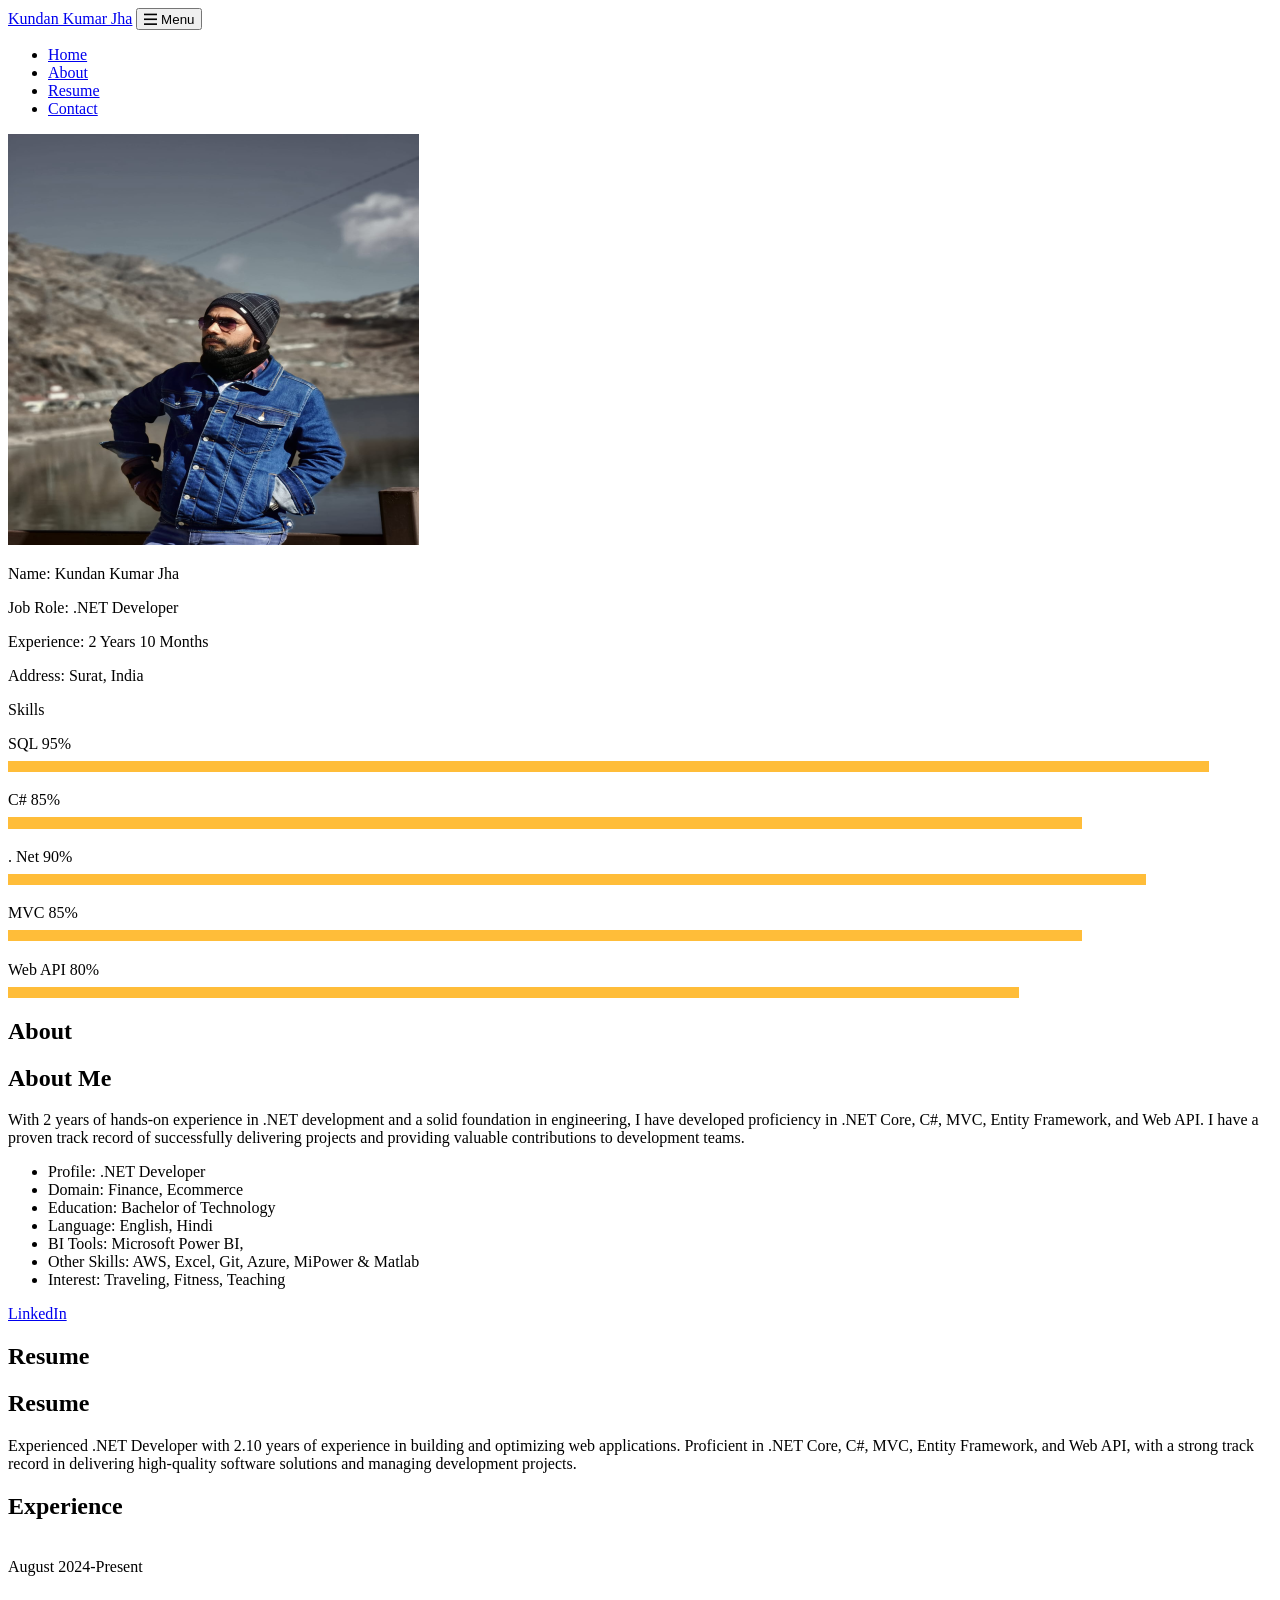
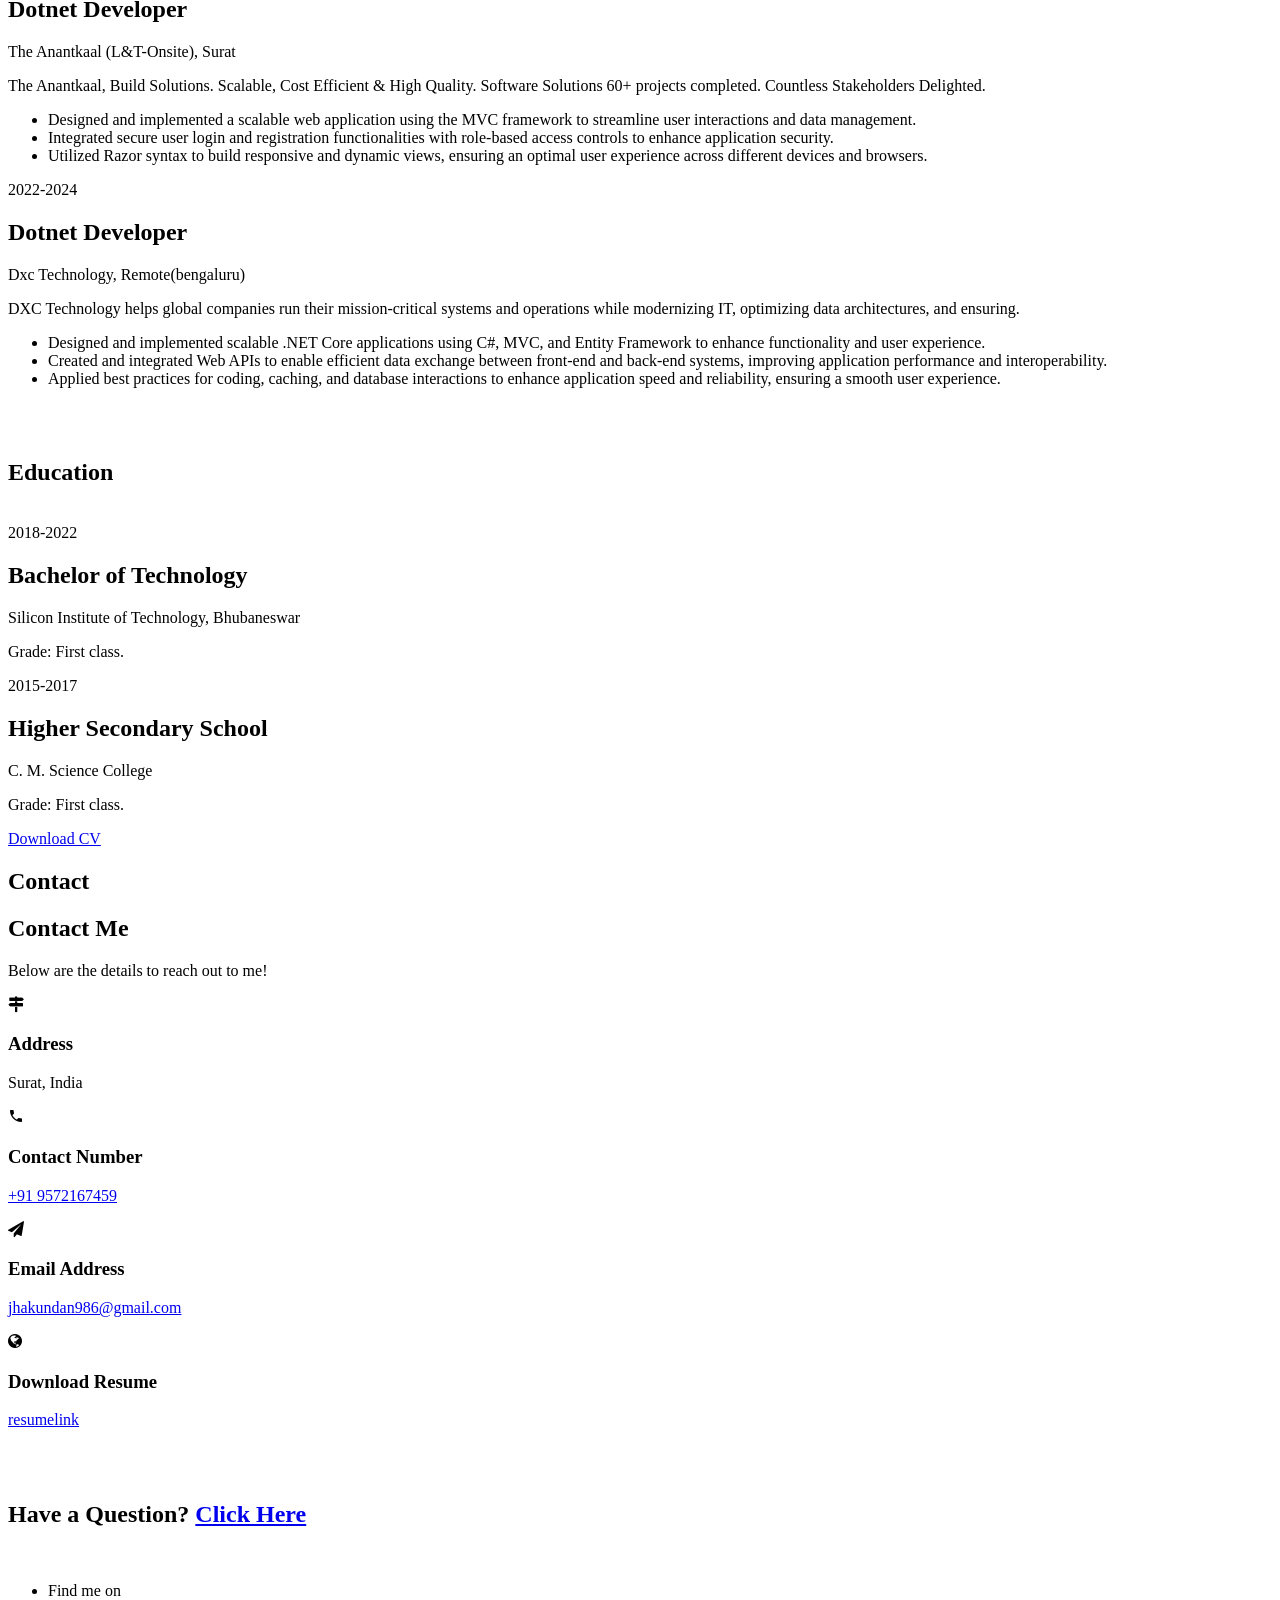
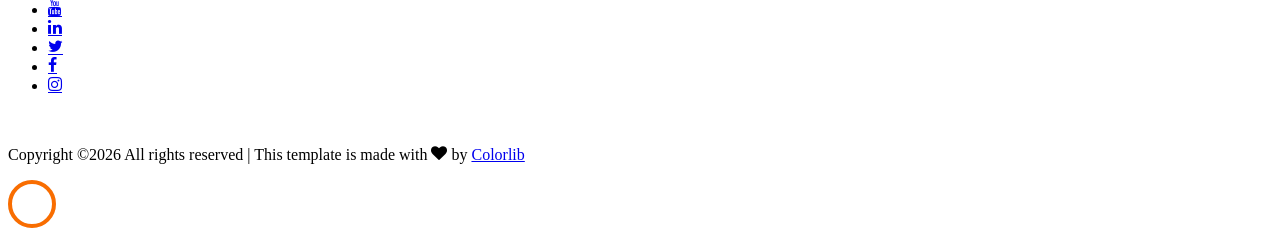
==== commit 7d348f0c: "Update index.html" ====
--- a/index.html
+++ b/index.html
@@ -221,7 +221,7 @@
 									  <div class="about-info">
 										<p><span class="title-s">Name: </span> <span>Kundan Kumar Jha</span></p>
 										<p><span class="title-s">Job Role: </span> <span>.NET Developer </span></p>
-										<p><span class="title-s">Experience: </span> <span>2 Years 3 Months</span></p>
+										<p><span class="title-s">Experience: </span> <span>2 Years 10 Months</span></p>
 										<p><span class="title-s">Address: </span> <span>Surat, India</span></p>
 									  </div>
 									</div>
@@ -309,7 +309,7 @@
           <div class="col-md-10 heading-section text-center ftco-animate">
           	<h1 class="big big-2">Resume</h1>
             <h2 class="mb-4">Resume</h2>
-            <p>Experienced .NET Developer with 2.3 years of experience in building and optimizing web applications. Proficient in .NET Core, C#, MVC, Entity Framework, and Web API, with a strong track record in delivering high-quality software solutions and managing development projects.</p>
+            <p>Experienced .NET Developer with 2.10 years of experience in building and optimizing web applications. Proficient in .NET Core, C#, MVC, Entity Framework, and Web API, with a strong track record in delivering high-quality software solutions and managing development projects.</p>
           </div>
         </div>
 
@@ -558,7 +558,7 @@
           			<span class="icon-paper-plane"></span>
           		</div>
           		<h3 class="mb-4">Email Address</h3>
-	            <p><a href="mailto:info@yoursite.com">jhakundan409@gmail.com</a></p>
+	            <p><a href="mailto:info@yoursite.com">jhakundan986@gmail.com</a></p>
 	          </div>
           </div>
           <div class="col-md-6 col-lg-3 d-flex ftco-animate">
@@ -630,4 +630,4 @@
   <script src="js/main.js"></script>
     
   </body>
-</html>+</html>
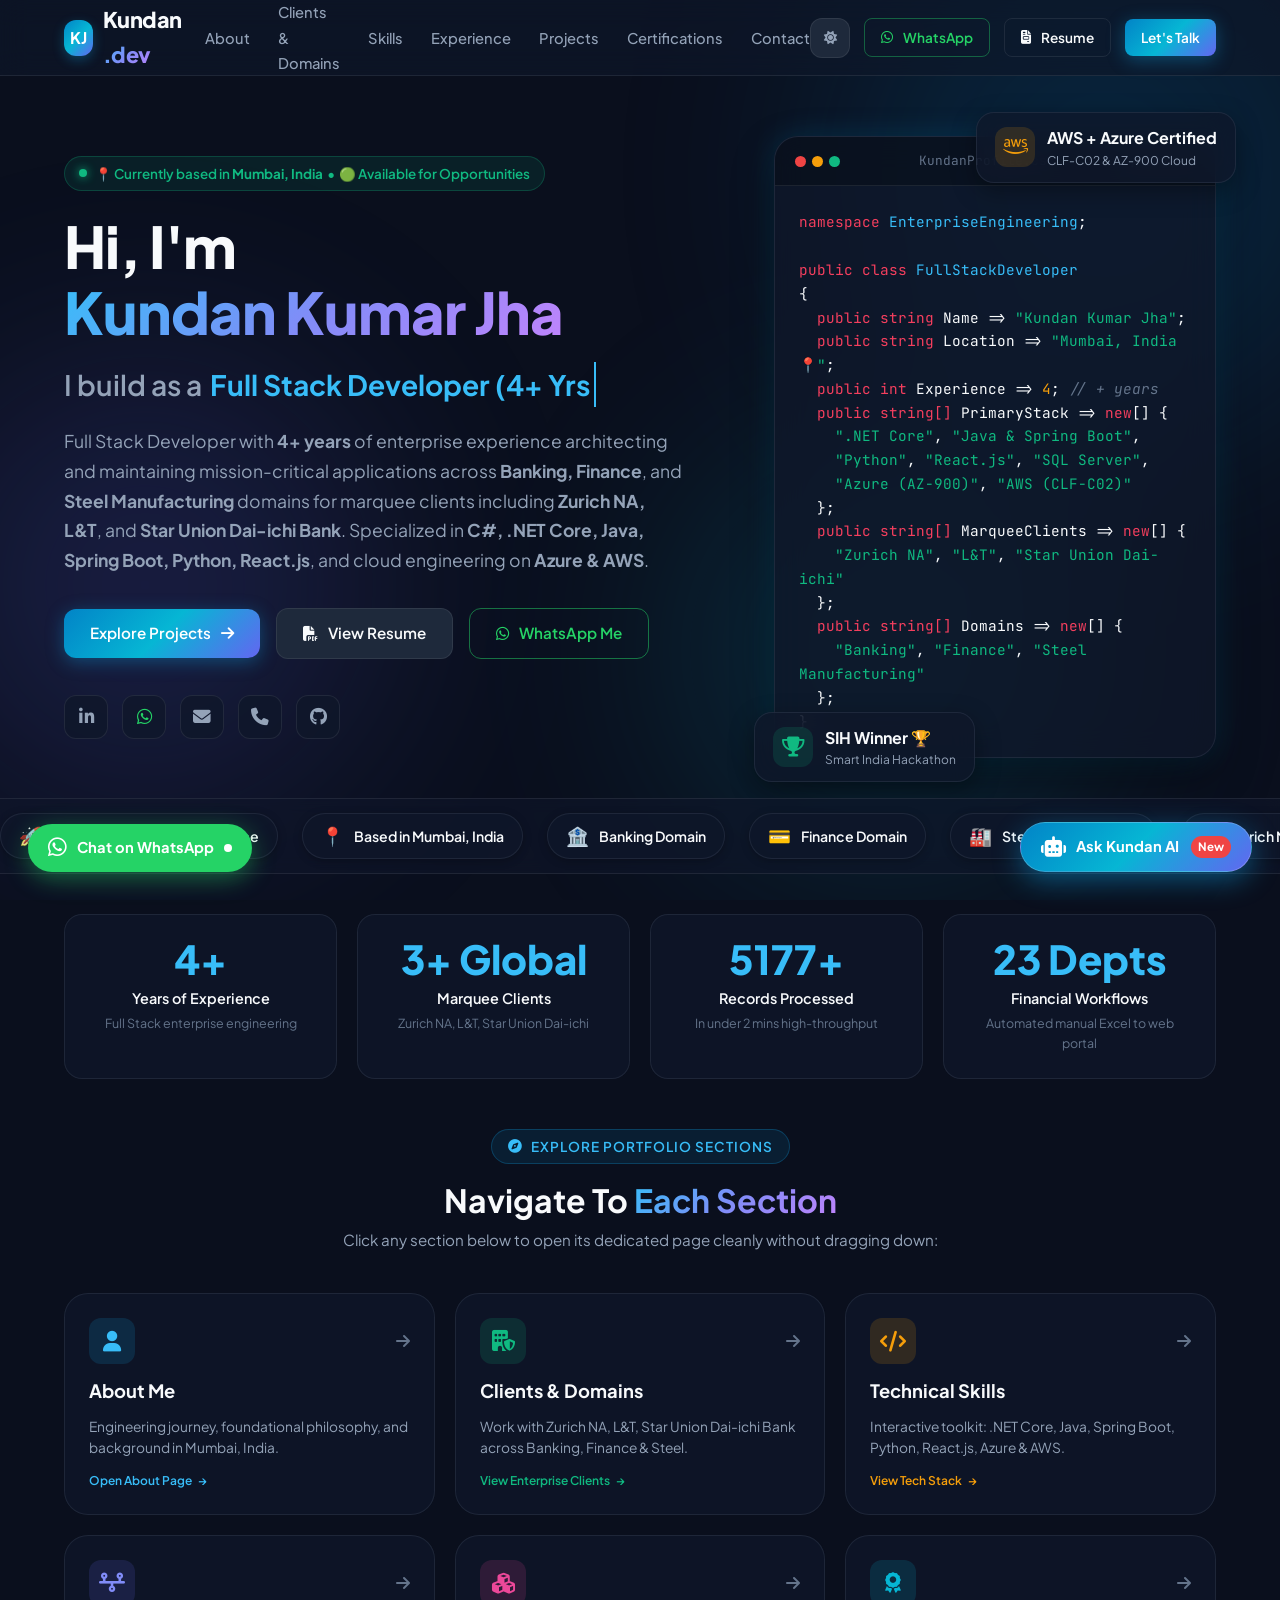
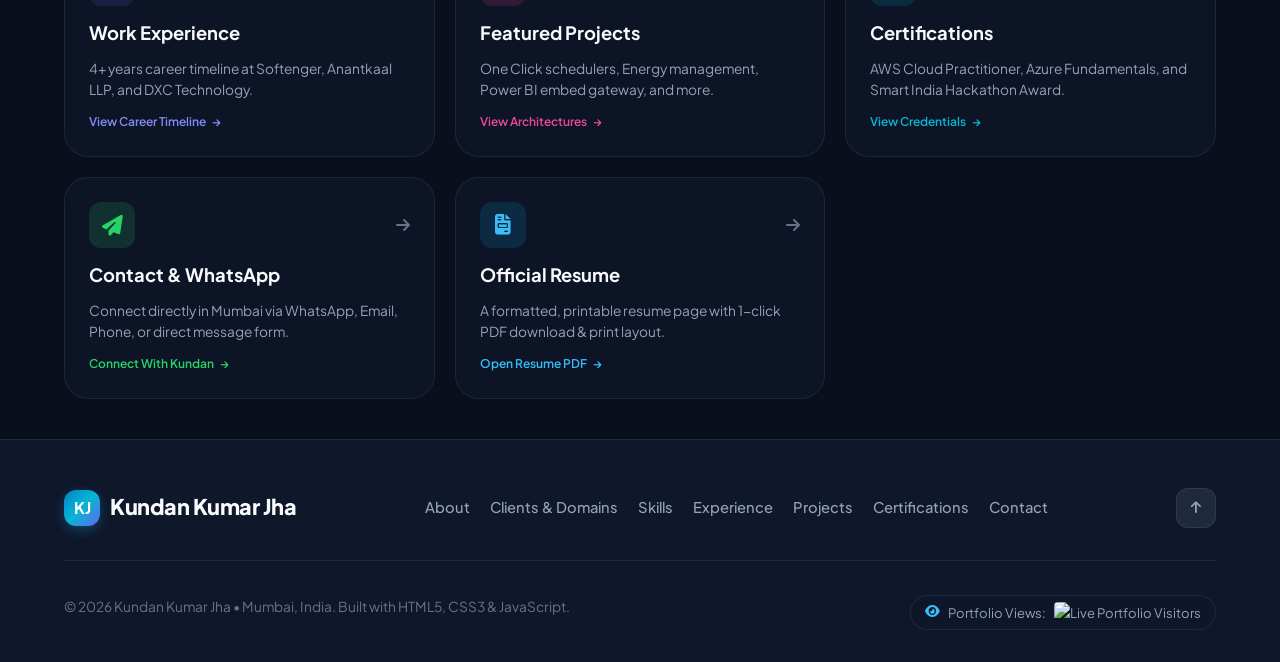
==== commit bd024c74: "Initial commit: Kundan Kumar Jha Multi-Page Portfolio with AI Chatbot and Visitor Counter" ====
--- a/index.html
+++ b/index.html
@@ -1,633 +1,466 @@
 <!DOCTYPE html>
-<html lang="en">
-  <head>
-    <title>Kundan Kumar Jha Portfolio</title>
-    <meta charset="utf-8">
-    <meta name="viewport" content="width=device-width, initial-scale=1, shrink-to-fit=no">
-    
-    <link href="https://fonts.googleapis.com/css?family=Poppins:100,200,300,400,500,600,700,800,900" rel="stylesheet">
-
-    <link rel="stylesheet" href="css/open-iconic-bootstrap.min.css">
-    <link rel="stylesheet" href="css/animate.css">
-    
-    <link rel="stylesheet" href="css/owl.carousel.min.css">
-    <link rel="stylesheet" href="css/owl.theme.default.min.css">
-    <link rel="stylesheet" href="css/magnific-popup.css">
-
-    <link rel="stylesheet" href="css/aos.css">
-
-    <link rel="stylesheet" href="css/ionicons.min.css">
-    
-    <link rel="stylesheet" href="css/flaticon.css">
-    <link rel="stylesheet" href="css/icomoon.css">
-    <link rel="stylesheet" href="css/style.css">
-
-
-
-<style>
-
-/*======================================
-//--//-->   ABOUT
-======================================*/
-
-.about-mf .box-shadow-full {
-  padding-top: 4rem;
-  padding-bottom: 4rem;
-}
-
-.about-mf .about-img {
-  margin-bottom: 2rem;
-}
-
-.about-mf .about-img img {
-  margin-left: 10px;
-}
-
-
-.skill-mf .progress {
-  /* background-color: #cde1f8; */
-  margin: .5rem 0 1.2rem 0;
-  border-radius: 0;
-  height: .7rem;
-}
-
-.skill-mf .progress .progress-bar {
-  height: .7rem;
-  background-color: #ffbd39;
-}
-
-
-/* Animation styles */
-#typing-animation {
-  position: relative;
-  font-size: 30px;
-  font-weight: bold;
-  color: rgb(255, 255, 255);
-  overflow: hidden;
-  white-space: nowrap;
-  animation: typing 3s steps(20, end) infinite;
-}
-
-#typing-animation:before {
-  content: "";
-  /* position: absolute; */
-  top: 0;
-  left: 0;
-  width: 0;
-  height: 100%;
-  background-color: #ccc;
-  animation: typing-cursor 0.5s ease-in-out infinite;
-}
-
-@keyframes typing {
-  from {
-    width: 0;
-  }
-  to {
-    width: 100%;
-  }
-}
-
-@keyframes typing-cursor {
-  from {
-    width: 5px;
-  }
-  to {
-    width: 0;
-  }
-}
-
-
-/* project image zoom effect */
-
-.zoom-effect {
-  overflow: hidden;
-  transition: transform 0.3s ease-out;
-}
-
-.zoom-effect:hover {
-  transform: scale(1.1);
-}
-
-
-</style>
-
-
-  </head>
-  <body data-spy="scroll" data-target=".site-navbar-target" data-offset="300">
-	  
-	  
-    <nav class="navbar navbar-expand-lg navbar-dark ftco_navbar ftco-navbar-light site-navbar-target" id="ftco-navbar">
-	    <div class="container">
-	      <a class="navbar-brand" href="index.html">Kundan Kumar Jha</a>
-	      <button class="navbar-toggler js-fh5co-nav-toggle fh5co-nav-toggle" type="button" data-toggle="collapse" data-target="#ftco-nav" aria-controls="ftco-nav" aria-expanded="false" aria-label="Toggle navigation">
-	        <span class="oi oi-menu"></span> Menu
-	      </button>
-
-	      <div class="collapse navbar-collapse" id="ftco-nav">
-	        <ul class="navbar-nav nav ml-auto">
-	          <li class="nav-item"><a href="#home-section" class="nav-link"><span>Home</span></a></li>
-	          <li class="nav-item"><a href="#about-section" class="nav-link"><span>About</span></a></li>
-	          <li class="nav-item"><a href="#resume-section" class="nav-link"><span>Resume</span></a></li>
-	          <!-- <li class="nav-item"><a href="#project-section" class="nav-link"><span>Projects</span></a></li> -->
-	          <li class="nav-item"><a href="#contact-section" class="nav-link"><span>Contact</span></a></li>
-	        </ul>
-	      </div>
-	    </div>
-	  </nav>
-	  <section id="home-section" class="hero">
-		  <div class="home-slider  owl-carousel">
-	       <div class="slider-item ">
-	      	<div class="overlay"></div>
-	         <div class="container">
-	          <div class="row d-md-flex no-gutters slider-text align-items-end justify-content-end" data-scrollax-parent="true">
-	          	<div class="one-third js-fullheight order-md-last img" style="background-image:url(images/bg_1.png);">
-	          	 <div class="overlay"></div>
-	          	</div>
-		          <div class="one-forth d-flex  align-items-center ftco-animate" data-scrollax=" properties: { translateY: '70%' }">
-		          	<div class="text">
-		          		<span class="subheading">Hello!</span>
-			            <h1 class="mb-4 mt-3">I'm <span>Kundan Kumar Jha</span></h1>
-
-						<!-- Element to contain animated typing -->
-						<span id="typing-animation"></span>
-
-						<script>
-
-						// Initialize the typing animation
-						const typingAnimationElement = document.getElementById('typing-animation');
-
-						// Create an array of typing text
-						const typingTexts = [
-						'Engineer  ',
-						'Developer  ',
-						'Teacher   ',
-						];
-
-						// Create a function to display the typing animation for a given text
-						function playTypingAnimation(text) {
-						// Loop through each character and add it to the element
-						for (let i = 0; i < text.length; i++) {
-							setTimeout(() => {
-							typingAnimationElement.textContent += text[i];
-							}, i * 200); // Increase the delay to slow down the typing animation
-						}
-
-						// Once the animation is complete, reset the text and start over
-						setTimeout(() => {
-							typingAnimationElement.textContent = '';
-							playTypingAnimation(typingTexts[(typingTexts.indexOf(text) + 1) % typingTexts.length]);
-						}, text.length * 200);
-						}
-
-						// Start the typing animation loop
-						playTypingAnimation(typingTexts[0]);
-
-						</script>
-
-						<br>
-						<br>
-			            <h2>A .NET Developer</h2>
-						<!-- <h2 class="d-flex" style="margin-bottom: 0">With over 5 years of experience</h2> -->
-						<!-- <br> -->
-			            <!-- <p><a href="https://www.youtube.com/@RishabhMishraOfficial" class="btn btn-primary py-3 px-4">YouTube</a> 
-							<a href="https://github.com/rishabhnmishra" class="btn btn-white btn-outline-white py-3 px-4">My works</a></p> -->
-		            </div>
-		          </div>
-	        	</div>
-	        </div>
-	      </div>
-		</div>
-    </section>
-
-
-
-    <section class="ftco-about img ftco-section ftco-no-pb" id="about-section">
-    	<div class="container">
-			<div class="row">
-				<div class="row d-flex align-items-stretch">
-				<!-- <div class="row d-flex"> -->
-					<div class="col-md-6 col-lg-5 d-flex">
-						<div class="img-about img d-flex align-items-stretch">
-							<div class="overlay">
-								<div class="row">
-									<div class="col-sm-6 col-md-5">
-									  <div class="about-img">
-										<img src="images/about-me.png" class="img-fluid rounded b-shadow-a" alt="">
-									  </div>
-									</div>
-									<!-- Details next to profile image -->
-									<div class="col-sm-6 col-md-7">
-									  <div class="about-info">
-										<p><span class="title-s">Name: </span> <span>Kundan Kumar Jha</span></p>
-										<p><span class="title-s">Job Role: </span> <span>.NET Developer </span></p>
-										<p><span class="title-s">Experience: </span> <span>2 Years 10 Months</span></p>
-										<p><span class="title-s">Address: </span> <span>Surat, India</span></p>
-									  </div>
-									</div>
-								  </div>
-
-								<div class="skill-mf">
-									<p class="title-s">Skills</p>
-									<span>SQL</span> <span class="pull-right">95%</span>
-									<div class="progress">
-										<div class="progress-bar" role="progressbar" style="width: 95%;" aria-valuenow="95" aria-valuemin="0"
-											aria-valuemax="100"></div>
-									</div>
-									
-									<span>C#</span> <span class="pull-right">85%</span>
-									<div class="progress">
-										<div class="progress-bar" role="progressbar" style="width: 85%" aria-valuenow="85" aria-valuemin="0"
-											aria-valuemax="100"></div>
-									</div>
-									
-									<span>. Net</span> <span class="pull-right">90%</span>
-									<div class="progress">
-										<div class="progress-bar" role="progressbar" style="width: 90%" aria-valuenow="90" aria-valuemin="0"
-											aria-valuemax="100"></div>
-									</div>
-									
-									<span>MVC</span> <span class="pull-right">85%</span>
-									<div class="progress">
-										<div class="progress-bar" role="progressbar" style="width: 85%" aria-valuenow="85" aria-valuemin="0"
-											aria-valuemax="100"></div>
-									</div>
-									
-									<span>Web API</span> <span class="pull-right">80%</span>
-									<div class="progress">
-										<div class="progress-bar" role="progressbar" style="width: 80%" aria-valuenow="80" aria-valuemin="0"
-											aria-valuemax="100"></div>
-									</div>
-								</div>
-							</div>
-						</div>
-					</div>
-					
-					<div class="col-md-6 col-lg-7 pl-lg-5 pb-5">
-						<div class="row justify-content-start pb-3">
-							<div class="col-md-12 heading-section ftco-animate">
-								
-								<h1 class="big">About</h1>
-								<h2 class="mb-4">About Me</h2>
-								
-								<p>With 2 years of hands-on experience in .NET development and a solid foundation in engineering, I have developed proficiency in .NET Core, C#, MVC, Entity Framework, and Web API. I have a proven track record of successfully delivering projects and providing valuable contributions to development teams.</p>
-								<ul class="about-info mt-4 px-md-0 px-2">
-									<li class="d-flex"><span>Profile:</span> <span>.NET Developer</span></li>
-									<li class="d-flex"><span>Domain:</span> <span>Finance, Ecommerce</span></li>
-									<li class="d-flex"><span>Education:</span> <span>Bachelor of Technology</span></li>
-									<li class="d-flex"><span>Language:</span> <span>English, Hindi</span></li>
-									<li class="d-flex"><span>BI Tools:</span> <span>Microsoft Power BI,</span></li>
-									<li class="d-flex"><span>Other Skills:</span> <span>AWS, Excel, Git, Azure, MiPower &amp; Matlab</span></li>
-									<li class="d-flex"><span>Interest:</span> <span>Traveling, Fitness, Teaching</span></li>
-									
-								</ul>
-							</div>
-						</div>
-
-
-						<div class="counter-wrap ftco-animate d-flex mt-md-3">
-							<div class="text">
-								<!-- <p class="mb-4">
-									<span class="number" data-number="30">0</span> <span>+</span>
-									<span>&nbsp; Projects completed</span>
-								</p> -->
-								<p><a href="https://www.linkedin.com/in/kundan-jha-75ba19190/" class="btn btn-primary py-3 px-3">LinkedIn</a></p>
-							</div>
-						</div>
-					</div>
-				</div>
-			</div>
-		</div>
-    </section>
-
-
-
-	
-    <section class="ftco-section ftco-no-pb" id="resume-section">
-    	<div class="container">
-    		<div class="row justify-content-center pb-5">
-          <div class="col-md-10 heading-section text-center ftco-animate">
-          	<h1 class="big big-2">Resume</h1>
-            <h2 class="mb-4">Resume</h2>
-            <p>Experienced .NET Developer with 2.10 years of experience in building and optimizing web applications. Proficient in .NET Core, C#, MVC, Entity Framework, and Web API, with a strong track record in delivering high-quality software solutions and managing development projects.</p>
-          </div>
-        </div>
-
-		<div class="row">
-			<h1 class="big-4">Experience</h1>
-			<div class="underline"></div>
-		</div>
-		<br>
-		
-		<div class="row">
-				<div class="col-md-6">
-					<div class="resume-wrap ftco-animate">
-						<span class="date">August 2024-Present</span>
-						<h2>Dotnet Developer</h2>
-						<span class="position">The Anantkaal (L&T-Onsite),</span>
-						<span class="mt-4">Surat </span>
-						<p class="mt-4">The Anantkaal, Build Solutions. Scalable, Cost Efficient & High Quality. 
-							Software Solutions 60+ projects completed. Countless Stakeholders Delighted. 
-							<ul>
-								<li>Designed and implemented a scalable web application using the MVC framework to streamline user interactions and data management.</li>
-								<li>Integrated secure user login and registration functionalities with role-based access controls to enhance application security.</li>
-								<li>Utilized Razor syntax to build responsive and dynamic views, ensuring an optimal user experience across different devices and browsers.</li>
-							</ul>
-						</p>
-					</div>
-
-				</div>
-
-				<div class="col-md-6">
-					<div class="resume-wrap ftco-animate">
-						<span class="date">2022-2024</span>
-						<h2>Dotnet Developer</h2>
-						<span class="position">Dxc Technology,</span>
-						<span class="mt-4">Remote(bengaluru)</span>
-						<p class="mt-4">DXC Technology helps global companies run their mission-critical systems and operations while modernizing IT, optimizing data architectures, and ensuring. 
-							<ul>
-								<li>Designed and implemented scalable .NET Core applications using C#, MVC, and Entity Framework to enhance functionality and user experience.</li>
-								<li> Created and integrated Web APIs to enable efficient data exchange between front-end and back-end systems, improving application performance and interoperability.</li>
-								<li>Applied best practices for coding, caching, and database interactions to enhance application speed and reliability, ensuring a smooth user experience.</li>
-							</ul>
-						</p>
-					</div>
-
-				</div>
-			</div>
-
-		<br>
-		<br>
-
-		<div class="row">
-			<h1 class="big-4">Education</h1>
-			<div class="underline"></div>
-		</div>
-		<br>
-		
-			<div class="row">
-    			<div class="col-md-6">
-    				<div class="resume-wrap ftco-animate">
-    					<span class="date">2018-2022</span>
-    					<h2>Bachelor of Technology</h2>
-    					<span class="position">Silicon Institute of Technology, Bhubaneswar</span>
-    					<p class="mt-4">Grade: First class.</p>
-    				</div>
-    			</div>
-
-    			<div class="col-md-6">
-    				<div class="resume-wrap ftco-animate">
-    					<span class="date">2015-2017</span>
-    					<h2>Higher Secondary School</h2>
-    					<span class="position">C. M. Science College</span>
-    					<p class="mt-4">Grade: First class.</p>
-    				</div>
-				</div>
-    		</div>
-
-    		<div class="row justify-content-center mt-5">
-    			<div class="col-md-6 text-center ftco-animate">
-    				<p><a href="https://drive.google.com/file/d/17EZNH8NY0khAWqw4NPpCekXnywWhTU1b/view?usp=sharing" class="btn btn-primary py-4 px-5">Download CV</a></p>
-    			</div>
-    		</div>
-    	</div>
-    </section>
-
-   
-
-    <!-- <section class="ftco-section" id="project-section">
-      <div class="container">
-        <div class="row justify-content-center mb-5 pb-5">
-          <div class="col-md-7 heading-section text-center ftco-animate">
-            <h1 class="big big-2">Projects</h1>
-            <h2 class="mb-4">Projects</h2>
-            <p>Below are the sample Data Analytics projects on SQL, Python, Power BI & ML.</p>
-          </div>
-        </div>
-        <div class="row d-flex">
-          <div class="col-md-4 d-flex ftco-animate">
-          	<div class="blog-entry justify-content-end">
-              <a href="https://github.com/rishabhnmishra/SQL_Music_Store_Analysis/blob/main/Music_Store_Query.sql" class="block-20 zoom-effect" style="background-image: url('images/proj_1.jpg');">
-              </a>
-              <div class="text mt-3 float-right d-block">
-
-                <h3 class="heading"><a href="https://github.com/rishabhnmishra/SQL_Music_Store_Analysis/blob/main/Music_Store_Query.sql">Digital Music Store Data Analysis using SQL</a></h3>
-                <p>Analyzed music store data using advanced SQL queires to identify gaps and increase the business growth.</p>
-              </div>
+<html lang="en" data-theme="dark">
+<head>
+  <meta charset="UTF-8">
+  <meta name="viewport" content="width=device-width, initial-scale=1.0">
+  <title>Kundan Kumar Jha | Full Stack Developer (.NET, Java, Python, React, Cloud)</title>
+  <meta name="description" content="Portfolio of Kundan Kumar Jha - Full Stack Developer based in Mumbai with 4+ years experience in C#, .NET Core, Java, Spring Boot, Python, React.js, Azure & AWS. Clients: Zurich NA, L&T, Star Union Dai-ichi.">
+  <meta name="keywords" content="Kundan Kumar Jha, Full Stack Developer, Mumbai, .NET Core, Java, Spring Boot, Python, React.js, Azure, AWS, Zurich NA, L&T, Star Union Dai-ichi">
+  <meta name="author" content="Kundan Kumar Jha">
+
+  <!-- Favicon -->
+  <link rel="icon" href="data:image/svg+xml,<svg xmlns='http://www.w3.org/2000/svg' viewBox='0 0 100 100'><text y='.9em' font-size='90'>🚀</text></svg>">
+
+  <!-- Google Fonts -->
+  <link rel="preconnect" href="https://fonts.googleapis.com">
+  <link rel="preconnect" href="https://fonts.gstatic.com" crossorigin>
+  <link href="https://fonts.googleapis.com/css2?family=JetBrains+Mono:wght@400;500;700&family=Plus+Jakarta+Sans:wght@300;400;500;600;700;800&display=swap" rel="stylesheet">
+
+  <!-- Font Awesome Icons -->
+  <link rel="stylesheet" href="https://cdnjs.cloudflare.com/ajax/libs/font-awesome/6.5.1/css/all.min.css" crossorigin="anonymous" referrerpolicy="no-referrer" />
+
+  <!-- Custom CSS -->
+  <link rel="stylesheet" href="css/style.css">
+</head>
+<body>
+
+  <!-- Background Ambient Glow -->
+  <div class="bg-glow-container">
+    <div class="glow-orb glow-orb-1"></div>
+    <div class="glow-orb glow-orb-2"></div>
+    <div class="glow-orb glow-orb-3"></div>
+  </div>
+
+  <!-- Floating WhatsApp Quick-Chat Action -->
+  <a href="https://wa.me/919572167459?text=Hi%20Kundan,%20I%20saw%20your%20portfolio!" 
+     target="_blank" 
+     rel="noopener noreferrer" 
+     class="wa-floating-btn" 
+     title="Chat directly with Kundan on WhatsApp">
+    <i class="fa-brands fa-whatsapp"></i>
+    <span>Chat on WhatsApp</span>
+    <div class="wa-pulse-dot"></div>
+  </a>
+
+  <!-- Navigation Bar -->
+  <nav class="navbar" id="navbar">
+    <div class="container nav-container">
+      <a href="index.html" class="logo">
+        <span class="logo-badge">KJ</span>
+        <span>Kundan<span class="gradient-text">.dev</span></span>
+      </a>
+
+      <ul class="nav-links" id="navLinks">
+        <li><a href="about.html" class="nav-link">About</a></li>
+        <li><a href="clients.html" class="nav-link">Clients & Domains</a></li>
+        <li><a href="skills.html" class="nav-link">Skills</a></li>
+        <li><a href="experience.html" class="nav-link">Experience</a></li>
+        <li><a href="projects.html" class="nav-link">Projects</a></li>
+        <li><a href="certifications.html" class="nav-link">Certifications</a></li>
+        <li><a href="contact.html" class="nav-link">Contact</a></li>
+      </ul>
+
+      <div class="nav-actions">
+        <!-- Theme Toggle -->
+        <button class="theme-toggle-btn" id="themeToggleBtn" aria-label="Toggle Theme" title="Toggle Light/Dark Theme">
+          <i class="fa-solid fa-sun"></i>
+        </button>
+
+        <!-- WhatsApp Header Pill -->
+        <a href="https://wa.me/919572167459?text=Hi%20Kundan,%20I%20saw%20your%20portfolio!" target="_blank" rel="noopener noreferrer" class="btn btn-outline btn-sm" style="color: #25d366; border-color: rgba(37, 211, 102, 0.4);" title="WhatsApp Kundan">
+          <i class="fa-brands fa-whatsapp"></i> <span>WhatsApp</span>
+        </a>
+
+        <!-- View Resume CTA -->
+        <a href="resume.html" class="btn btn-outline btn-sm" title="View Printable Resume">
+          <i class="fa-solid fa-file-invoice"></i> Resume
+        </a>
+
+        <!-- Hire Me CTA -->
+        <a href="contact.html" class="btn btn-primary btn-sm">
+          <span>Let's Talk</span>
+        </a>
+
+        <!-- Mobile Menu Toggle -->
+        <button class="mobile-menu-toggle" id="mobileMenuToggle" aria-label="Toggle Navigation">
+          <span></span>
+          <span></span>
+          <span></span>
+        </button>
+      </div>
+    </div>
+  </nav>
+
+  <!-- Hero Section (Clean & Focused) -->
+  <section class="hero-section" id="hero" style="min-height: 80vh; padding-bottom: 40px;">
+    <div class="container hero-grid">
+      <div class="hero-content">
+        <div class="hero-status-pill">
+          <span class="status-dot"></span>
+          <span>📍 Currently based in <strong>Mumbai, India</strong> &nbsp;•&nbsp; 🟢 Available for Opportunities</span>
+        </div>
+
+        <h1 class="hero-title">
+          Hi, I'm <span class="gradient-text">Kundan Kumar Jha</span>
+        </h1>
+
+        <div class="hero-role-wrapper">
+          <span>I build as a</span>
+          <span class="hero-role-text" id="typewriterText">Full Stack Developer</span>
+        </div>
+
+        <p class="hero-desc">
+          Full Stack Developer with <strong>4+ years</strong> of enterprise experience architecting and maintaining mission-critical applications across <strong>Banking, Finance</strong>, and <strong>Steel Manufacturing</strong> domains for marquee clients including <strong>Zurich NA, L&T</strong>, and <strong>Star Union Dai-ichi Bank</strong>. Specialized in <strong>C#, .NET Core, Java, Spring Boot, Python, React.js</strong>, and cloud engineering on <strong>Azure & AWS</strong>.
+        </p>
+
+        <div class="hero-cta-group">
+          <a href="projects.html" class="btn btn-primary">
+            <span>Explore Projects</span>
+            <i class="fa-solid fa-arrow-right"></i>
+          </a>
+          <a href="resume.html" class="btn btn-secondary">
+            <i class="fa-solid fa-file-pdf"></i>
+            <span>View Resume</span>
+          </a>
+          <a href="https://wa.me/919572167459?text=Hi%20Kundan,%20I%20saw%20your%20portfolio!" target="_blank" rel="noopener noreferrer" class="btn btn-outline" style="border-color: rgba(37, 211, 102, 0.5); color: #25d366;">
+            <i class="fa-brands fa-whatsapp"></i>
+            <span>WhatsApp Me</span>
+          </a>
+        </div>
+
+        <div class="hero-social-links">
+          <a href="https://www.linkedin.com/in/kundan-jha-75ba19190" target="_blank" rel="noopener noreferrer" class="social-icon-btn" title="LinkedIn Profile (kundan-jha-75ba19190)">
+            <i class="fa-brands fa-linkedin-in"></i>
+          </a>
+          <a href="https://wa.me/919572167459?text=Hi%20Kundan,%20I%20saw%20your%20portfolio!" target="_blank" rel="noopener noreferrer" class="social-icon-btn" style="color: #25d366;" title="Direct WhatsApp (+91 9572167459)">
+            <i class="fa-brands fa-whatsapp"></i>
+          </a>
+          <a href="mailto:jhakundan986@gmail.com" class="social-icon-btn" title="Email Kundan">
+            <i class="fa-solid fa-envelope"></i>
+          </a>
+          <a href="tel:+919572167459" class="social-icon-btn" title="Call Kundan">
+            <i class="fa-solid fa-phone"></i>
+          </a>
+          <a href="https://github.com/" target="_blank" rel="noopener noreferrer" class="social-icon-btn" title="GitHub Profile">
+            <i class="fa-brands fa-github"></i>
+          </a>
+        </div>
+      </div>
+
+      <!-- Hero Visual Code Card -->
+      <div class="hero-visual">
+        <div class="hero-card-window">
+          <div class="window-header">
+            <div class="window-dots">
+              <span class="window-dot red"></span>
+              <span class="window-dot yellow"></span>
+              <span class="window-dot green"></span>
             </div>
-          </div>
-          <div class="col-md-4 d-flex ftco-animate">
-          	<div class="blog-entry justify-content-end">
-              <a href="https://github.com/rishabhnmishra/Python_Diwali_Sales_Analysis/blob/main/Diwali_Sales_Analysis.ipynb" class="block-20 zoom-effect" style="background-image: url('images/proj_2.jpg');">
-              </a>
-              <div class="text mt-3 float-right d-block">
-
-                <h3 class="heading"><a href="https://github.com/rishabhnmishra/Python_Diwali_Sales_Analysis/blob/main/Diwali_Sales_Analysis.ipynb">Data Analysis using Python Project for Beginners</a></h3>
-                <p>Performed exploratory data analysis on diwali sales data using Python to improve the customer experience.</p>
-              </div>
-            </div>
-          </div>
-          <div class="col-md-4 d-flex ftco-animate">
-          	<div class="blog-entry">
-              <a href="https://github.com/rishabhnmishra/Madhav_Store_Analysis_PowerBI/blob/main/Madhav%20Store%20dashboard.jpg" class="block-20 zoom-effect" style="background-image: url('images/proj_3.jpg');">
-              </a>
-              <div class="text mt-3 float-right d-block">
-
-                <h3 class="heading"><a href="https://github.com/rishabhnmishra/Madhav_Store_Analysis_PowerBI/blob/main/Madhav%20Store%20dashboard.jpg">Power BI Sales dashboard Project for Beginners</a></h3>
-                <p>Designed a power bi dashboard for Madhav Store to track and analyze the online sales data acorss India.</p>
-              </div>
-            </div>
-          </div>
-        </div>
-	<br>
-		<!-- added justify-content-center to center align the last two projects -->
-		<!-- <div class="row d-flex justify-content-center">   -->
-			<!-- <div class="col-md-4 d-flex ftco-animate">
-				<div class="blog-entry justify-content-end">
-				<a href="https://github.com/rishabhnmishra/sales_forecasting/tree/main" class="block-20 zoom-effect" style="background-image: url('images/proj_4.jpg');">
-				</a>
-				<div class="text mt-3 float-right d-block"> -->
-  
-				  <!-- <h3 class="heading"><a href="https://github.com/rishabhnmishra/sales_forecasting/tree/main">Sales Forecast- Time Series Forecasting</a></h3>
-				  <p>Used multiple machine learning models to forecast sales (retail store) and performed time series analysis.</p>
-				</div>
-			  </div>
-			</div>
-			<div class="col-md-4 d-flex ftco-animate">
-				<div class="blog-entry justify-content-end">
-				<a href="https://github.com/rishabhnmishra/customer_segmentation/blob/main/Customer_Segmentation-final.ipynb" class="block-20 zoom-effect" style="background-image: url('images/proj_5.jpg');">
-				</a>
-				<div class="text mt-3 float-right d-block">
-   -->
-				  <!-- <h3 class="heading"><a href="https://github.com/rishabhnmishra/customer_segmentation/blob/main/Customer_Segmentation-final.ipynb">Customer Segmentation using clustering model</a></h3>
-				  <p>Developed a ML model to give various recommendations of financial products &amp; services on target customer groups.</p>
-				</div>
-			  </div>
-			</div>
-		 </div>
-	  </div>
-    </section> -->
-
-	<!-- <section class="ftco-section ftco-no-pt ftco-no-pb ftco-counter img" id="section-counter">
-      <div class="container">
-		<div class="row d-md-flex align-items-center">
-          <div class="col-md d-flex justify-content-center counter-wrap ftco-animate">
-            <div class="block-18">
-              <div class="text">
-                <strong class="number" data-number="20">0</strong>
-                <span>Achievements</span> -->
-              <!-- </div>
-            </div>
-          </div>
-          <div class="col-md d-flex justify-content-center counter-wrap ftco-animate">
-            <div class="block-18">
-              <div class="text">
-                <strong class="number" data-number="30">0</strong>
-                <span>Projects</span> -->
-              <!-- </div>
-            </div>
-          </div>
-          <div class="col-md d-flex justify-content-center counter-wrap ftco-animate">
-            <div class="block-18">
-              <div class="text"> -->
-                <!-- <strong class="number" data-number="1000">0</strong>
-                <span>Mentored Students</span>
-              </div>
-            </div>
-          </div>
-          <div class="col-md d-flex justify-content-center counter-wrap ftco-animate">
-            <div class="block-18">
-              <div class="text"> -->
-                <!-- <strong class="number" data-number="500">0</strong>
-                <span>Cups of coffee</span>
-              </div>
-            </div>
-          </div>
-        </div>
-      </div> -->
-	
-	  <!-- <div class="ftco-section ftco-hireme img margin-top" style="background-image: url(images/bg_1.jpg)">
-			<div class="container"> -->
-				<!-- <div class="row justify-content-center">
-					<div class="col-md-7 ftco-animate text-center">
-						<h2>More projects on<span> Github  </span> </h2>
-						<div class="heading"> <h4> I love to solve business problems &amp; uncover hidden data stories </h4>
-						<br>
-						<p><a href="https://github.com/rishabhnmishra" class="btn btn-primary py-3 px-5">GitHub</a></p>
-						</div> -->
-					<!-- </div>
-				</div>
-			</div> -->
-		<!-- </div> -->
-	<!-- </section> --> 
-
-
-
-    <section class="ftco-section contact-section ftco-no-pb" id="contact-section">
-      <div class="container">
-      	<div class="row justify-content-center mb-5 pb-3">
-          <div class="col-md-7 heading-section text-center ftco-animate">
-            <h1 class="big big-2">Contact</h1>
-            <h2 class="mb-4">Contact Me</h2>
-            <p>Below are the details to reach out to me!</p>
-          </div>
-        </div>
-
-        <div class="row d-flex contact-info mb-5">
-          <div class="col-md-6 col-lg-3 d-flex ftco-animate">
-          	<div class="align-self-stretch box p-4 text-center">
-          		<div class="icon d-flex align-items-center justify-content-center">
-          			<span class="icon-map-signs"></span>
-          		</div>
-          		<h3 class="mb-4">Address</h3>
-	            <p>Surat, India</p>
-	          </div>
-          </div>
-          <div class="col-md-6 col-lg-3 d-flex ftco-animate">
-          	<div class="align-self-stretch box p-4 text-center">
-          		<div class="icon d-flex align-items-center justify-content-center">
-          			<span class="icon-phone2"></span>
-          		</div>
-          		<h3 class="mb-4">Contact Number</h3>
-	            <p><a href="tel://0101010101">+91 9572167459</a></p>
-	          </div>
-          </div>
-          <div class="col-md-6 col-lg-3 d-flex ftco-animate">
-          	<div class="align-self-stretch box p-4 text-center">
-          		<div class="icon d-flex align-items-center justify-content-center">
-          			<span class="icon-paper-plane"></span>
-          		</div>
-          		<h3 class="mb-4">Email Address</h3>
-	            <p><a href="mailto:info@yoursite.com">jhakundan986@gmail.com</a></p>
-	          </div>
-          </div>
-          <div class="col-md-6 col-lg-3 d-flex ftco-animate">
-          	<div class="align-self-stretch box p-4 text-center">
-          		<div class="icon d-flex align-items-center justify-content-center">
-          			<span class="icon-globe"></span>
-          		</div>
-          		<h3 class="mb-4">Download Resume</h3>
-	            <p><a href="https://drive.google.com/file/d/17EZNH8NY0khAWqw4NPpCekXnywWhTU1b/view?usp=sharing">resumelink</a></p>
-	          </div>
-          </div>
-
-		  <div class="container">
-			<br>
-			<br>
-			<div class="row justify-content-center">
-				<div class="col-md-7 ftco-animate text-center">
-					<h2>Have a<span> Question?  </span> <a href="https://forms.gle/hDiLRhwy986UxGiJ7" class="btn btn-primary py-3 px-5">Click Here</a> </h2>
-				</div>
-			</div>
-				<br>
-					<ul class="ftco-footer-social list-unstyled d-flex justify-content-center align-items-center mb-0">
-					  <li class="ftco-animate normal-txt">Find me on  </li>
-					  <li class="ftco-animate"><a href="#"><span class="icon-youtube"></span></a></li>
-					  <li class="ftco-animate"><a href="https://www.linkedin.com/in/kundan-jha-75ba19190/"><span class="icon-linkedin"></span></a></li>  
-					  <li class="ftco-animate"><a href="#"><span class="icon-twitter"></span></a></li>
-					  <li class="ftco-animate"><a href="#"><span class="icon-facebook"></span></a></li>
-				      <li class="ftco-animate"><a href="#"><span class="icon-instagram"></span></a></li>
-					</ul>
-				<br>
-		   </div>
-   </div>
- </section>
-
-
- 
-	
-    <footer class="ftco-footer ftco-section">
-		<div class="container">
-		  <div class="row">
-			<div class="col-md-12 text-center">
-  
-			  <p><!-- Link back to Colorlib can't be removed. Template is licensed under CC BY 3.0. -->
-	Copyright &copy;<script>document.write(new Date().getFullYear());</script> All rights reserved | This template is made with <i class="icon-heart color-danger" aria-hidden="true"></i> by <a href="https://colorlib.com" target="_blank">Colorlib</a>
-	<!-- Link back to Colorlib can't be removed. Template is licensed under CC BY 3.0. --></p>
-			</div>
-		  </div>
-		</div>
-	  </footer>
-
-
-  <!-- loader -->
-  <div id="ftco-loader" class="show fullscreen"><svg class="circular" width="48px" height="48px"><circle class="path-bg" cx="24" cy="24" r="22" fill="none" stroke-width="4" stroke="#eeeeee"/><circle class="path" cx="24" cy="24" r="22" fill="none" stroke-width="4" stroke-miterlimit="10" stroke="#F96D00"/></svg></div>
-
-
-  <script src="js/jquery.min.js"></script>
-  <script src="js/jquery-migrate-3.0.1.min.js"></script>
-  <script src="js/popper.min.js"></script>
-  <script src="js/bootstrap.min.js"></script>
-  <script src="js/jquery.easing.1.3.js"></script>
-  <script src="js/jquery.waypoints.min.js"></script>
-  <script src="js/jquery.stellar.min.js"></script>
-  <script src="js/owl.carousel.min.js"></script>
-  <script src="js/jquery.magnific-popup.min.js"></script>
-  <script src="js/aos.js"></script>
-  <script src="js/jquery.animateNumber.min.js"></script>
-  <script src="js/scrollax.min.js"></script>
-  
+            <div class="window-title">KundanProfile.cs</div>
+            <div style="font-size: 0.75rem; color: var(--text-muted);"><i class="fa-solid fa-code"></i> C# / Java</div>
+          </div>
+          <div class="window-content">
+            <p><span class="code-keyword">namespace</span> <span class="code-class">EnterpriseEngineering</span>;</p>
+            <p><br></p>
+            <p><span class="code-keyword">public class</span> <span class="code-class">FullStackDeveloper</span></p>
+            <p>{</p>
+            <p>&nbsp;&nbsp;<span class="code-keyword">public string</span> Name =&gt; <span class="code-string">"Kundan Kumar Jha"</span>;</p>
+            <p>&nbsp;&nbsp;<span class="code-keyword">public string</span> Location =&gt; <span class="code-string">"Mumbai, India 📍"</span>;</p>
+            <p>&nbsp;&nbsp;<span class="code-keyword">public int</span> Experience =&gt; <span class="code-number">4</span>; <span class="code-comment">// + years</span></p>
+            <p>&nbsp;&nbsp;<span class="code-keyword">public string[]</span> PrimaryStack =&gt; <span class="code-keyword">new</span>[] {</p>
+            <p>&nbsp;&nbsp;&nbsp;&nbsp;<span class="code-string">".NET Core"</span>, <span class="code-string">"Java & Spring Boot"</span>,</p>
+            <p>&nbsp;&nbsp;&nbsp;&nbsp;<span class="code-string">"Python"</span>, <span class="code-string">"React.js"</span>, <span class="code-string">"SQL Server"</span>,</p>
+            <p>&nbsp;&nbsp;&nbsp;&nbsp;<span class="code-string">"Azure (AZ-900)"</span>, <span class="code-string">"AWS (CLF-C02)"</span></p>
+            <p>&nbsp;&nbsp;};</p>
+            <p>&nbsp;&nbsp;<span class="code-keyword">public string[]</span> MarqueeClients =&gt; <span class="code-keyword">new</span>[] {</p>
+            <p>&nbsp;&nbsp;&nbsp;&nbsp;<span class="code-string">"Zurich NA"</span>, <span class="code-string">"L&T"</span>, <span class="code-string">"Star Union Dai-ichi"</span></p>
+            <p>&nbsp;&nbsp;};</p>
+            <p>&nbsp;&nbsp;<span class="code-keyword">public string[]</span> Domains =&gt; <span class="code-keyword">new</span>[] {</p>
+            <p>&nbsp;&nbsp;&nbsp;&nbsp;<span class="code-string">"Banking"</span>, <span class="code-string">"Finance"</span>, <span class="code-string">"Steel Manufacturing"</span></p>
+            <p>&nbsp;&nbsp;};</p>
+            <p>}</p>
+          </div>
+        </div>
+
+        <!-- Floating Badges -->
+        <div class="hero-badge-float badge-top">
+          <div class="badge-icon-box" style="background: rgba(245, 158, 11, 0.15); color: #f59e0b;">
+            <i class="fa-brands fa-aws"></i>
+          </div>
+          <div>
+            <div class="badge-text-val">AWS + Azure Certified</div>
+            <div class="badge-text-lbl">CLF-C02 & AZ-900 Cloud</div>
+          </div>
+        </div>
+
+        <div class="hero-badge-float badge-bottom">
+          <div class="badge-icon-box" style="background: rgba(16, 185, 129, 0.15); color: var(--accent-success);">
+            <i class="fa-solid fa-trophy"></i>
+          </div>
+          <div>
+            <div class="badge-text-val">SIH Winner 🏆</div>
+            <div class="badge-text-lbl">Smart India Hackathon</div>
+          </div>
+        </div>
+      </div>
+    </div>
+  </section>
+
+  <!-- Running Animated Emojis & Stack Marquee Banner -->
+  <div class="marquee-container">
+    <div class="marquee-track">
+      <span class="marquee-pill"><span class="running-emoji">🚀</span> 4+ Years Enterprise Experience</span>
+      <span class="marquee-pill"><span class="bounce-emoji">📍</span> Based in Mumbai, India</span>
+      <span class="marquee-pill"><span class="running-emoji">🏦</span> Banking Domain</span>
+      <span class="marquee-pill"><span class="bounce-emoji">💳</span> Finance Domain</span>
+      <span class="marquee-pill"><span class="running-emoji">🏭</span> Steel Manufacturing</span>
+      <span class="marquee-pill"><span class="bounce-emoji">🏢</span> Zurich NA Client</span>
+      <span class="marquee-pill"><span class="running-emoji">🏗️</span> L&T Client</span>
+      <span class="marquee-pill"><span class="bounce-emoji">🏛️</span> Star Union Dai-ichi Bank Client</span>
+      <span class="marquee-pill"><span class="running-emoji">☕</span> Java & Spring Boot</span>
+      <span class="marquee-pill"><span class="bounce-emoji">⚡</span> C# & .NET Core</span>
+      <span class="marquee-pill"><span class="running-emoji">🐍</span> Python Schedulers</span>
+      <span class="marquee-pill"><span class="bounce-emoji">⚛️</span> React.js</span>
+      <span class="marquee-pill"><span class="running-emoji">☁️</span> Azure AZ-900 & AWS CLF-C02 Certified</span>
+      <span class="marquee-pill"><span class="bounce-emoji">🏆</span> Smart India Hackathon Winner</span>
+      <!-- Loop -->
+      <span class="marquee-pill"><span class="running-emoji">🚀</span> 4+ Years Enterprise Experience</span>
+      <span class="marquee-pill"><span class="bounce-emoji">📍</span> Based in Mumbai, India</span>
+      <span class="marquee-pill"><span class="running-emoji">🏦</span> Banking Domain</span>
+      <span class="marquee-pill"><span class="bounce-emoji">💳</span> Finance Domain</span>
+      <span class="marquee-pill"><span class="running-emoji">🏭</span> Steel Manufacturing</span>
+      <span class="marquee-pill"><span class="bounce-emoji">🏢</span> Zurich NA Client</span>
+      <span class="marquee-pill"><span class="running-emoji">🏗️</span> L&T Client</span>
+      <span class="marquee-pill"><span class="bounce-emoji">🏛️</span> Star Union Dai-ichi Bank Client</span>
+      <span class="marquee-pill"><span class="running-emoji">☕</span> Java & Spring Boot</span>
+      <span class="marquee-pill"><span class="bounce-emoji">⚡</span> C# & .NET Core</span>
+      <span class="marquee-pill"><span class="running-emoji">🐍</span> Python Schedulers</span>
+      <span class="marquee-pill"><span class="bounce-emoji">⚛️</span> React.js</span>
+      <span class="marquee-pill"><span class="running-emoji">☁️</span> Azure AZ-900 & AWS CLF-C02 Certified</span>
+      <span class="marquee-pill"><span class="bounce-emoji">🏆</span> Smart India Hackathon Winner</span>
+    </div>
+  </div>
+
+  <!-- Key Impact Stats -->
+  <section class="stats-strip" id="statsSection" style="padding: 40px 0;">
+    <div class="container">
+      <div class="stats-grid">
+        <div class="stat-card">
+          <div class="stat-number" data-target="4" data-suffix="+">0</div>
+          <div class="stat-label">Years of Experience</div>
+          <div class="stat-desc">Full Stack enterprise engineering</div>
+        </div>
+        <div class="stat-card">
+          <div class="stat-number" data-target="3" data-suffix="+ Global">0</div>
+          <div class="stat-label">Marquee Clients</div>
+          <div class="stat-desc">Zurich NA, L&T, Star Union Dai-ichi</div>
+        </div>
+        <div class="stat-card">
+          <div class="stat-number" data-target="10000" data-suffix="+">0</div>
+          <div class="stat-label">Records Processed</div>
+          <div class="stat-desc">In under 2 mins high-throughput</div>
+        </div>
+        <div class="stat-card">
+          <div class="stat-number" data-target="23" data-suffix=" Depts">0</div>
+          <div class="stat-label">Financial Workflows</div>
+          <div class="stat-desc">Automated manual Excel to web portal</div>
+        </div>
+      </div>
+
+      <!-- Quick Exploration Hub Cards (No Dragging Down - Opens in Clean Pages!) -->
+      <div style="text-align: center; margin-top: 50px;">
+        <div class="section-tag"><i class="fa-solid fa-compass"></i> Explore Portfolio Sections</div>
+        <h2 style="font-size: 2rem; margin-bottom: 8px;">Navigate To <span class="gradient-text">Each Section</span></h2>
+        <p style="color: var(--text-secondary); font-size: 0.95rem;">Click any section below to open its dedicated page cleanly without dragging down:</p>
+      </div>
+
+      <div class="portal-grid">
+        <!-- 1. About -->
+        <a href="about.html" class="portal-card">
+          <div class="portal-card-top">
+            <div class="portal-icon"><i class="fa-solid fa-user"></i></div>
+            <i class="fa-solid fa-arrow-right portal-arrow"></i>
+          </div>
+          <div class="portal-title">About Me</div>
+          <div class="portal-desc">Engineering journey, foundational philosophy, and background in Mumbai, India.</div>
+          <div class="portal-badge"><span>Open About Page</span> &rarr;</div>
+        </a>
+
+        <!-- 2. Clients & Domains -->
+        <a href="clients.html" class="portal-card">
+          <div class="portal-card-top">
+            <div class="portal-icon" style="background: rgba(16, 185, 129, 0.15); color: #10b981;"><i class="fa-solid fa-building-shield"></i></div>
+            <i class="fa-solid fa-arrow-right portal-arrow"></i>
+          </div>
+          <div class="portal-title">Clients & Domains</div>
+          <div class="portal-desc">Work with Zurich NA, L&T, Star Union Dai-ichi Bank across Banking, Finance & Steel.</div>
+          <div class="portal-badge" style="color: #10b981;"><span>View Enterprise Clients</span> &rarr;</div>
+        </a>
+
+        <!-- 3. Skills -->
+        <a href="skills.html" class="portal-card">
+          <div class="portal-card-top">
+            <div class="portal-icon" style="background: rgba(245, 158, 11, 0.15); color: #f59e0b;"><i class="fa-solid fa-code"></i></div>
+            <i class="fa-solid fa-arrow-right portal-arrow"></i>
+          </div>
+          <div class="portal-title">Technical Skills</div>
+          <div class="portal-desc">Interactive toolkit: .NET Core, Java, Spring Boot, Python, React.js, Azure & AWS.</div>
+          <div class="portal-badge" style="color: #f59e0b;"><span>View Tech Stack</span> &rarr;</div>
+        </a>
+
+        <!-- 4. Experience -->
+        <a href="experience.html" class="portal-card">
+          <div class="portal-card-top">
+            <div class="portal-icon" style="background: rgba(99, 102, 241, 0.15); color: #818cf8;"><i class="fa-solid fa-timeline"></i></div>
+            <i class="fa-solid fa-arrow-right portal-arrow"></i>
+          </div>
+          <div class="portal-title">Work Experience</div>
+          <div class="portal-desc">4+ years career timeline at Softenger, Anantkaal LLP, and DXC Technology.</div>
+          <div class="portal-badge" style="color: #818cf8;"><span>View Career Timeline</span> &rarr;</div>
+        </a>
+
+        <!-- 5. Projects -->
+        <a href="projects.html" class="portal-card">
+          <div class="portal-card-top">
+            <div class="portal-icon" style="background: rgba(236, 72, 153, 0.15); color: #ec4899;"><i class="fa-solid fa-cubes"></i></div>
+            <i class="fa-solid fa-arrow-right portal-arrow"></i>
+          </div>
+          <div class="portal-title">Featured Projects</div>
+          <div class="portal-desc">One Click schedulers, Energy management, Power BI embed gateway, and more.</div>
+          <div class="portal-badge" style="color: #ec4899;"><span>View Architectures</span> &rarr;</div>
+        </a>
+
+        <!-- 6. Certifications -->
+        <a href="certifications.html" class="portal-card">
+          <div class="portal-card-top">
+            <div class="portal-icon" style="background: rgba(6, 182, 212, 0.15); color: #06b6d4;"><i class="fa-solid fa-award"></i></div>
+            <i class="fa-solid fa-arrow-right portal-arrow"></i>
+          </div>
+          <div class="portal-title">Certifications</div>
+          <div class="portal-desc">AWS Cloud Practitioner, Azure Fundamentals, and Smart India Hackathon Award.</div>
+          <div class="portal-badge" style="color: #06b6d4;"><span>View Credentials</span> &rarr;</div>
+        </a>
+
+        <!-- 7. Contact -->
+        <a href="contact.html" class="portal-card">
+          <div class="portal-card-top">
+            <div class="portal-icon" style="background: rgba(37, 211, 102, 0.15); color: #25d366;"><i class="fa-solid fa-paper-plane"></i></div>
+            <i class="fa-solid fa-arrow-right portal-arrow"></i>
+          </div>
+          <div class="portal-title">Contact & WhatsApp</div>
+          <div class="portal-desc">Connect directly in Mumbai via WhatsApp, Email, Phone, or direct message form.</div>
+          <div class="portal-badge" style="color: #25d366;"><span>Connect With Kundan</span> &rarr;</div>
+        </a>
+
+        <!-- 8. Printable Resume -->
+        <a href="resume.html" class="portal-card">
+          <div class="portal-card-top">
+            <div class="portal-icon"><i class="fa-solid fa-file-invoice"></i></div>
+            <i class="fa-solid fa-arrow-right portal-arrow"></i>
+          </div>
+          <div class="portal-title">Official Resume</div>
+          <div class="portal-desc">A formatted, printable resume page with 1-click PDF download & print layout.</div>
+          <div class="portal-badge"><span>Open Resume PDF</span> &rarr;</div>
+        </a>
+      </div>
+    </div>
+  </section>
+
+  <!-- Footer -->
+  <footer class="footer">
+    <div class="container">
+      <div class="footer-top">
+        <a href="index.html" class="logo">
+          <span class="logo-badge">KJ</span>
+          <span>Kundan Kumar Jha</span>
+        </a>
+
+        <div class="footer-nav">
+          <a href="about.html" class="nav-link">About</a>
+          <a href="clients.html" class="nav-link">Clients & Domains</a>
+          <a href="skills.html" class="nav-link">Skills</a>
+          <a href="experience.html" class="nav-link">Experience</a>
+          <a href="projects.html" class="nav-link">Projects</a>
+          <a href="certifications.html" class="nav-link">Certifications</a>
+          <a href="contact.html" class="nav-link">Contact</a>
+        </div>
+
+        <button class="scroll-top-btn" id="scrollTopBtn" title="Back to Top">
+          <i class="fa-solid fa-arrow-up"></i>
+        </button>
+      </div>
+
+      <div class="footer-bottom">
+        <div>
+          &copy; 2026 Kundan Kumar Jha • Mumbai, India. Built with HTML5, CSS3 & JavaScript.
+        </div>
+        <div style="display: flex; align-items: center; gap: 12px; flex-wrap: wrap;">
+          <div class="visitor-counter-box" title="Live Portfolio Visitor Count">
+            <i class="fa-solid fa-eye" style="color: var(--text-highlight);"></i>
+            <span>Portfolio Views:</span>
+            <img src="https://api.visitorbadge.io/api/visitors?pageUrl=kundan-kumar-jha-portfolio&label=Live&labelColor=%230f172a&countColor=%230284c7&style=flat" alt="Live Portfolio Visitors" loading="lazy">
+          </div>
+        </div>
+      </div>
+    </div>
+  </footer>
+
+  <!-- Interactive AI Portfolio Chatbot Widget -->
+  <div class="chatbot-toggle-btn" id="chatbotToggleBtn" title="Ask Kundan's AI Assistant">
+    <i class="fa-solid fa-robot"></i>
+    <span>Ask Kundan AI</span>
+    <span class="chatbot-badge">New</span>
+  </div>
+
+  <div class="chatbot-window" id="chatbotWindow">
+    <div class="chat-header">
+      <div class="chat-header-info">
+        <div class="chat-avatar">
+          <i class="fa-solid fa-robot"></i>
+        </div>
+        <div>
+          <div class="chat-title">Kundan's AI Assistant</div>
+          <div class="chat-status">
+            <span class="chat-status-dot"></span>
+            <span>Online • Instant Answers</span>
+          </div>
+        </div>
+      </div>
+      <div class="chat-controls">
+        <button class="chat-control-btn" id="chatCloseBtn" aria-label="Close Chat">&times;</button>
+      </div>
+    </div>
+
+    <div class="chat-messages" id="chatMessages">
+      <div class="chat-msg bot">
+        <div class="chat-msg-bubble">
+          👋 Hi there! I'm <strong>Kundan Kumar Jha's AI Portfolio Assistant</strong>.<br><br>
+          I can answer any questions about Kundan's <strong>4+ years of full-stack experience</strong>, skills in <strong>C#, .NET Core, Java, Spring Boot, Python, React.js</strong>, clients like <strong>Zurich NA, L&T, Star Union Dai-ichi</strong>, or help you connect with him directly in <strong>Mumbai</strong>.<br><br>
+          How can I help you today?
+        </div>
+      </div>
+    </div>
+
+    <!-- Quick Prompt Chips -->
+    <div class="chat-suggestions" id="chatSuggestions">
+      <button class="chat-chip" data-query="What is Kundan's tech stack?">⚡ Tech Stack</button>
+      <button class="chat-chip" data-query="Which clients has Kundan worked with?">🏢 Clients</button>
+      <button class="chat-chip" data-query="Tell me about his work experience">💼 Experience</button>
+      <button class="chat-chip" data-query="What domains has he worked in?">🏦 Domains</button>
+      <button class="chat-chip" data-query="Can I view or download his resume?">📄 Resume</button>
+      <button class="chat-chip" data-query="How can I contact or WhatsApp Kundan?">💬 WhatsApp</button>
+    </div>
+
+    <!-- Chat Input Area -->
+    <form class="chat-input-area" id="chatForm">
+      <input type="text" id="chatInput" class="chat-input" placeholder="Ask about skills, clients, experience..." autocomplete="off">
+      <button type="submit" class="chat-send-btn" id="chatSendBtn" aria-label="Send Message">
+        <i class="fa-solid fa-paper-plane"></i>
+      </button>
+    </form>
+  </div>
+
+  <!-- Custom JavaScript -->
   <script src="js/main.js"></script>
-    
-  </body>
+</body>
 </html>
--- a/css/style.css
+++ b/css/style.css
@@ -0,0 +1,2590 @@
+/* ===================================================================
+   Kundan Kumar Jha - Portfolio Stylesheet
+   Modern, Sleek, Dark/Light Theme, Responsive Full Stack Developer Portfolio
+   =================================================================== */
+
+:root {
+  /* Color Palette - Dark Theme (Default) */
+  --bg-primary: #0a0f1d;
+  --bg-secondary: #0f172a;
+  --bg-tertiary: #1e293b;
+  --bg-card: rgba(15, 23, 42, 0.75);
+  --bg-card-hover: rgba(30, 41, 59, 0.85);
+  --bg-glass: rgba(15, 23, 42, 0.65);
+  
+  --text-primary: #f8fafc;
+  --text-secondary: #94a3b8;
+  --text-muted: #64748b;
+  --text-highlight: #38bdf8;
+
+  --accent-primary: #0284c7; /* Azure Blue */
+  --accent-secondary: #06b6d4; /* Cyan */
+  --accent-glow: rgba(14, 165, 233, 0.25);
+  --accent-gradient: linear-gradient(135deg, #0284c7 0%, #06b6d4 50%, #6366f1 100%);
+  --accent-gradient-text: linear-gradient(135deg, #38bdf8 0%, #818cf8 50%, #c084fc 100%);
+  --accent-warm: #f59e0b;
+  --accent-success: #10b981;
+  
+  --border-subtle: rgba(255, 255, 255, 0.08);
+  --border-focus: rgba(56, 189, 248, 0.4);
+  --border-card: rgba(148, 163, 184, 0.12);
+  
+  --shadow-sm: 0 2px 8px rgba(0, 0, 0, 0.25);
+  --shadow-md: 0 8px 24px rgba(0, 0, 0, 0.35);
+  --shadow-lg: 0 16px 40px rgba(0, 0, 0, 0.45);
+  --shadow-glow: 0 0 30px rgba(14, 165, 233, 0.2);
+
+  --font-sans: 'Plus Jakarta Sans', -apple-system, BlinkMacSystemFont, 'Segoe UI', Roboto, Oxygen, Ubuntu, Cantarell, sans-serif;
+  --font-mono: 'JetBrains Mono', 'Fira Code', Consolas, Monaco, monospace;
+  
+  --radius-sm: 8px;
+  --radius-md: 12px;
+  --radius-lg: 18px;
+  --radius-xl: 24px;
+  --radius-full: 9999px;
+
+  --transition-fast: 0.2s cubic-bezier(0.4, 0, 0.2, 1);
+  --transition-normal: 0.3s cubic-bezier(0.4, 0, 0.2, 1);
+  --transition-slow: 0.5s cubic-bezier(0.4, 0, 0.2, 1);
+
+  --nav-height: 76px;
+}
+
+/* Light Theme Variables */
+[data-theme="light"] {
+  --bg-primary: #f8fafc;
+  --bg-secondary: #ffffff;
+  --bg-tertiary: #f1f5f9;
+  --bg-card: rgba(255, 255, 255, 0.85);
+  --bg-card-hover: rgba(255, 255, 255, 0.98);
+  --bg-glass: rgba(255, 255, 255, 0.8);
+
+  --text-primary: #0f172a;
+  --text-secondary: #475569;
+  --text-muted: #94a3b8;
+  --text-highlight: #0284c7;
+
+  --accent-primary: #0284c7;
+  --accent-secondary: #0891b2;
+  --accent-glow: rgba(2, 132, 199, 0.15);
+  --accent-gradient: linear-gradient(135deg, #0284c7 0%, #0891b2 50%, #4f46e5 100%);
+  --accent-gradient-text: linear-gradient(135deg, #0284c7 0%, #4f46e5 50%, #7c3aed 100%);
+
+  --border-subtle: rgba(0, 0, 0, 0.06);
+  --border-focus: rgba(2, 132, 199, 0.35);
+  --border-card: rgba(148, 163, 184, 0.2);
+
+  --shadow-sm: 0 2px 8px rgba(0, 0, 0, 0.05);
+  --shadow-md: 0 8px 20px rgba(0, 0, 0, 0.08);
+  --shadow-lg: 0 16px 36px rgba(0, 0, 0, 0.1);
+  --shadow-glow: 0 0 24px rgba(2, 132, 199, 0.15);
+}
+
+/* Base & Reset */
+*, *::before, *::after {
+  box-sizing: border-box;
+  margin: 0;
+  padding: 0;
+}
+
+html {
+  scroll-behavior: smooth;
+  scroll-padding-top: calc(var(--nav-height) + 20px);
+}
+
+body {
+  font-family: var(--font-sans);
+  background-color: var(--bg-primary);
+  color: var(--text-primary);
+  line-height: 1.6;
+  overflow-x: hidden;
+  transition: background-color var(--transition-normal), color var(--transition-normal);
+  position: relative;
+  min-height: 100vh;
+}
+
+/* Background Ambient Lighting */
+.bg-glow-container {
+  position: fixed;
+  top: 0;
+  left: 0;
+  width: 100%;
+  height: 100%;
+  pointer-events: none;
+  z-index: 0;
+  overflow: hidden;
+}
+
+.glow-orb {
+  position: absolute;
+  border-radius: 50%;
+  filter: blur(120px);
+  opacity: 0.18;
+  animation: floatOrb 22s infinite alternate ease-in-out;
+}
+
+.glow-orb-1 {
+  width: 550px;
+  height: 550px;
+  background: #0284c7;
+  top: -100px;
+  right: -100px;
+}
+
+.glow-orb-2 {
+  width: 450px;
+  height: 450px;
+  background: #6366f1;
+  bottom: 10%;
+  left: -80px;
+  animation-duration: 28s;
+  animation-delay: -5s;
+}
+
+.glow-orb-3 {
+  width: 400px;
+  height: 400px;
+  background: #06b6d4;
+  top: 50%;
+  right: 15%;
+  animation-duration: 25s;
+  animation-delay: -10s;
+}
+
+@keyframes floatOrb {
+  0% { transform: translate(0, 0) scale(1); }
+  50% { transform: translate(40px, 60px) scale(1.1); }
+  100% { transform: translate(-30px, 30px) scale(0.95); }
+}
+
+/* Typography Helpers */
+h1, h2, h3, h4, h5, h6 {
+  color: var(--text-primary);
+  font-weight: 700;
+  line-height: 1.25;
+}
+
+a {
+  color: inherit;
+  text-decoration: none;
+  transition: color var(--transition-fast);
+}
+
+button {
+  font-family: inherit;
+  cursor: pointer;
+  border: none;
+  outline: none;
+  background: none;
+}
+
+.gradient-text {
+  background: var(--accent-gradient-text);
+  -webkit-background-clip: text;
+  -webkit-text-fill-color: transparent;
+  display: inline-block;
+}
+
+.container {
+  width: 100%;
+  max-width: 1200px;
+  margin: 0 auto;
+  padding: 0 24px;
+  position: relative;
+  z-index: 1;
+}
+
+section {
+  padding: 90px 0;
+  position: relative;
+  z-index: 1;
+}
+
+/* Section Header */
+.section-header {
+  text-align: center;
+  max-width: 720px;
+  margin: 0 auto 56px auto;
+}
+
+.section-tag {
+  display: inline-flex;
+  align-items: center;
+  gap: 8px;
+  padding: 6px 16px;
+  border-radius: var(--radius-full);
+  background: rgba(14, 165, 233, 0.1);
+  color: var(--text-highlight);
+  font-size: 0.85rem;
+  font-weight: 600;
+  text-transform: uppercase;
+  letter-spacing: 1px;
+  border: 1px solid rgba(14, 165, 233, 0.25);
+  margin-bottom: 16px;
+}
+
+.section-title {
+  font-size: clamp(2rem, 3.5vw, 2.75rem);
+  margin-bottom: 16px;
+  letter-spacing: -0.5px;
+}
+
+.section-subtitle {
+  font-size: 1.05rem;
+  color: var(--text-secondary);
+  line-height: 1.6;
+}
+
+/* Buttons */
+.btn {
+  display: inline-flex;
+  align-items: center;
+  justify-content: center;
+  gap: 10px;
+  padding: 12px 26px;
+  border-radius: var(--radius-md);
+  font-size: 0.95rem;
+  font-weight: 600;
+  transition: all var(--transition-normal);
+  white-space: nowrap;
+}
+
+.btn-primary {
+  background: var(--accent-gradient);
+  color: #ffffff;
+  box-shadow: 0 4px 18px rgba(14, 165, 233, 0.35);
+}
+
+.btn-primary:hover {
+  transform: translateY(-2px);
+  box-shadow: 0 8px 24px rgba(14, 165, 233, 0.5);
+}
+
+.btn-secondary {
+  background: var(--bg-tertiary);
+  color: var(--text-primary);
+  border: 1px solid var(--border-subtle);
+}
+
+.btn-secondary:hover {
+  background: var(--bg-card-hover);
+  border-color: var(--border-focus);
+  transform: translateY(-2px);
+}
+
+.btn-outline {
+  background: transparent;
+  color: var(--text-primary);
+  border: 1px solid var(--border-subtle);
+}
+
+.btn-outline:hover {
+  border-color: var(--text-highlight);
+  color: var(--text-highlight);
+  background: rgba(14, 165, 233, 0.05);
+}
+
+.btn-sm {
+  padding: 8px 16px;
+  font-size: 0.85rem;
+  border-radius: var(--radius-sm);
+}
+
+/* Navigation Bar */
+.navbar {
+  position: fixed;
+  top: 0;
+  left: 0;
+  width: 100%;
+  height: var(--nav-height);
+  z-index: 1000;
+  background: var(--bg-glass);
+  backdrop-filter: blur(14px);
+  -webkit-backdrop-filter: blur(14px);
+  border-bottom: 1px solid var(--border-subtle);
+  transition: all var(--transition-normal);
+}
+
+.navbar.scrolled {
+  box-shadow: var(--shadow-md);
+  background: rgba(10, 15, 29, 0.9);
+}
+
+[data-theme="light"] .navbar.scrolled {
+  background: rgba(255, 255, 255, 0.95);
+}
+
+.nav-container {
+  display: flex;
+  align-items: center;
+  justify-content: space-between;
+  height: 100%;
+}
+
+.logo {
+  display: flex;
+  align-items: center;
+  gap: 10px;
+  font-weight: 800;
+  font-size: 1.35rem;
+  letter-spacing: -0.5px;
+}
+
+.logo-badge {
+  display: inline-flex;
+  align-items: center;
+  justify-content: center;
+  width: 36px;
+  height: 36px;
+  border-radius: var(--radius-md);
+  background: var(--accent-gradient);
+  color: #fff;
+  font-size: 1rem;
+  font-weight: 700;
+  box-shadow: 0 4px 12px rgba(14, 165, 233, 0.3);
+}
+
+.nav-links {
+  display: flex;
+  align-items: center;
+  gap: 28px;
+  list-style: none;
+}
+
+.nav-link {
+  font-size: 0.92rem;
+  font-weight: 500;
+  color: var(--text-secondary);
+  position: relative;
+  padding: 6px 0;
+  transition: color var(--transition-fast);
+}
+
+.nav-link:hover,
+.nav-link.active {
+  color: var(--text-highlight);
+}
+
+.nav-link.active::after {
+  content: '';
+  position: absolute;
+  bottom: 0;
+  left: 0;
+  width: 100%;
+  height: 2px;
+  background: var(--accent-gradient);
+  border-radius: var(--radius-full);
+}
+
+.nav-actions {
+  display: flex;
+  align-items: center;
+  gap: 14px;
+}
+
+.theme-toggle-btn {
+  display: flex;
+  align-items: center;
+  justify-content: center;
+  width: 40px;
+  height: 40px;
+  border-radius: var(--radius-md);
+  border: 1px solid var(--border-subtle);
+  color: var(--text-secondary);
+  background: var(--bg-tertiary);
+  transition: all var(--transition-fast);
+}
+
+.theme-toggle-btn:hover {
+  color: var(--text-highlight);
+  border-color: var(--border-focus);
+}
+
+.mobile-menu-toggle {
+  display: none;
+  flex-direction: column;
+  justify-content: center;
+  gap: 5px;
+  width: 40px;
+  height: 40px;
+  border-radius: var(--radius-md);
+  background: var(--bg-tertiary);
+  border: 1px solid var(--border-subtle);
+  padding: 9px;
+}
+
+.mobile-menu-toggle span {
+  display: block;
+  height: 2px;
+  width: 100%;
+  background: var(--text-primary);
+  border-radius: 2px;
+  transition: all var(--transition-normal);
+}
+
+.mobile-menu-toggle.open span:nth-child(1) {
+  transform: translateY(7px) rotate(45deg);
+}
+.mobile-menu-toggle.open span:nth-child(2) {
+  opacity: 0;
+}
+.mobile-menu-toggle.open span:nth-child(3) {
+  transform: translateY(-7px) rotate(-45deg);
+}
+
+/* Hero Section */
+.hero-section {
+  padding-top: calc(var(--nav-height) + 60px);
+  padding-bottom: 70px;
+  min-height: 90vh;
+  display: flex;
+  align-items: center;
+}
+
+.hero-grid {
+  display: grid;
+  grid-template-columns: 1.2fr 0.8fr;
+  gap: 48px;
+  align-items: center;
+}
+
+.hero-status-pill {
+  display: inline-flex;
+  align-items: center;
+  gap: 8px;
+  padding: 6px 14px;
+  background: rgba(16, 185, 129, 0.1);
+  border: 1px solid rgba(16, 185, 129, 0.25);
+  border-radius: var(--radius-full);
+  color: var(--accent-success);
+  font-size: 0.84rem;
+  font-weight: 600;
+  margin-bottom: 22px;
+}
+
+.status-dot {
+  width: 8px;
+  height: 8px;
+  border-radius: 50%;
+  background-color: var(--accent-success);
+  box-shadow: 0 0 10px var(--accent-success);
+  animation: pulseDot 2s infinite;
+}
+
+@keyframes pulseDot {
+  0%, 100% { opacity: 1; transform: scale(1); }
+  50% { opacity: 0.4; transform: scale(0.85); }
+}
+
+.hero-title {
+  font-size: clamp(2.4rem, 4.5vw, 3.8rem);
+  font-weight: 800;
+  line-height: 1.15;
+  margin-bottom: 16px;
+  letter-spacing: -1px;
+}
+
+.hero-role-wrapper {
+  font-size: clamp(1.25rem, 2.2vw, 1.8rem);
+  font-weight: 600;
+  color: var(--text-secondary);
+  margin-bottom: 20px;
+  min-height: 42px;
+  display: flex;
+  align-items: center;
+  gap: 8px;
+}
+
+.hero-role-text {
+  color: var(--text-highlight);
+  font-weight: 700;
+  border-right: 2px solid var(--text-highlight);
+  padding-right: 4px;
+  animation: blinkCursor 0.8s infinite;
+}
+
+@keyframes blinkCursor {
+  0%, 100% { border-color: transparent; }
+  50% { border-color: var(--text-highlight); }
+}
+
+.hero-desc {
+  font-size: 1.1rem;
+  color: var(--text-secondary);
+  line-height: 1.7;
+  margin-bottom: 32px;
+  max-width: 620px;
+}
+
+.hero-cta-group {
+  display: flex;
+  flex-wrap: wrap;
+  align-items: center;
+  gap: 16px;
+  margin-bottom: 36px;
+}
+
+.hero-social-links {
+  display: flex;
+  align-items: center;
+  gap: 14px;
+}
+
+.social-icon-btn {
+  display: inline-flex;
+  align-items: center;
+  justify-content: center;
+  width: 44px;
+  height: 44px;
+  border-radius: var(--radius-md);
+  background: var(--bg-card);
+  border: 1px solid var(--border-subtle);
+  color: var(--text-secondary);
+  font-size: 1.1rem;
+  transition: all var(--transition-fast);
+  position: relative;
+}
+
+.social-icon-btn:hover {
+  color: var(--text-highlight);
+  border-color: var(--border-focus);
+  transform: translateY(-3px);
+  background: var(--bg-card-hover);
+  box-shadow: var(--shadow-sm);
+}
+
+/* Hero Visual / Interactive Card */
+.hero-visual {
+  position: relative;
+}
+
+.hero-card-window {
+  background: var(--bg-card);
+  border: 1px solid var(--border-card);
+  border-radius: var(--radius-xl);
+  overflow: hidden;
+  backdrop-filter: blur(16px);
+  -webkit-backdrop-filter: blur(16px);
+  box-shadow: var(--shadow-lg), var(--shadow-glow);
+  position: relative;
+}
+
+.window-header {
+  display: flex;
+  align-items: center;
+  justify-content: space-between;
+  padding: 14px 20px;
+  background: rgba(0, 0, 0, 0.25);
+  border-bottom: 1px solid var(--border-subtle);
+}
+
+.window-dots {
+  display: flex;
+  gap: 6px;
+}
+
+.window-dot {
+  width: 11px;
+  height: 11px;
+  border-radius: 50%;
+}
+
+.window-dot.red { background: #ef4444; }
+.window-dot.yellow { background: #f59e0b; }
+.window-dot.green { background: #10b981; }
+
+.window-title {
+  font-family: var(--font-mono);
+  font-size: 0.8rem;
+  color: var(--text-muted);
+}
+
+.window-content {
+  padding: 24px;
+  font-family: var(--font-mono);
+  font-size: 0.9rem;
+  line-height: 1.65;
+}
+
+.code-keyword { color: #f43f5e; }
+.code-class { color: #38bdf8; }
+.code-prop { color: #a855f7; }
+.code-string { color: #10b981; }
+.code-comment { color: var(--text-muted); font-style: italic; }
+.code-number { color: #f59e0b; }
+
+.hero-badge-float {
+  position: absolute;
+  padding: 12px 18px;
+  border-radius: var(--radius-lg);
+  background: var(--bg-card);
+  backdrop-filter: blur(14px);
+  border: 1px solid var(--border-card);
+  box-shadow: var(--shadow-md);
+  display: flex;
+  align-items: center;
+  gap: 12px;
+  animation: floatBadge 6s ease-in-out infinite alternate;
+}
+
+.hero-badge-float.badge-top {
+  top: -24px;
+  right: -20px;
+}
+
+.hero-badge-float.badge-bottom {
+  bottom: -24px;
+  left: -20px;
+  animation-delay: -3s;
+}
+
+@keyframes floatBadge {
+  0% { transform: translateY(0); }
+  100% { transform: translateY(-10px); }
+}
+
+.badge-icon-box {
+  width: 40px;
+  height: 40px;
+  border-radius: var(--radius-md);
+  display: flex;
+  align-items: center;
+  justify-content: center;
+  font-size: 1.25rem;
+  background: rgba(14, 165, 233, 0.15);
+  color: var(--text-highlight);
+}
+
+.badge-text-val {
+  font-size: 1rem;
+  font-weight: 700;
+  color: var(--text-primary);
+}
+
+.badge-text-lbl {
+  font-size: 0.75rem;
+  color: var(--text-secondary);
+}
+
+/* Stats Counter Section */
+.stats-strip {
+  padding: 30px 0 60px 0;
+}
+
+.stats-grid {
+  display: grid;
+  grid-template-columns: repeat(4, 1fr);
+  gap: 20px;
+}
+
+.stat-card {
+  background: var(--bg-card);
+  border: 1px solid var(--border-card);
+  border-radius: var(--radius-lg);
+  padding: 24px;
+  text-align: center;
+  backdrop-filter: blur(10px);
+  transition: all var(--transition-normal);
+}
+
+.stat-card:hover {
+  transform: translateY(-4px);
+  border-color: var(--border-focus);
+  box-shadow: var(--shadow-md);
+}
+
+.stat-number {
+  font-size: 2.5rem;
+  font-weight: 800;
+  line-height: 1;
+  margin-bottom: 8px;
+  color: var(--text-highlight);
+}
+
+.stat-label {
+  font-size: 0.9rem;
+  font-weight: 600;
+  color: var(--text-primary);
+  margin-bottom: 4px;
+}
+
+.stat-desc {
+  font-size: 0.78rem;
+  color: var(--text-muted);
+}
+
+/* About Bento Grid */
+.about-grid {
+  display: grid;
+  grid-template-columns: repeat(12, 1fr);
+  gap: 24px;
+}
+
+.bento-card {
+  background: var(--bg-card);
+  border: 1px solid var(--border-card);
+  border-radius: var(--radius-xl);
+  padding: 32px;
+  position: relative;
+  overflow: hidden;
+  transition: all var(--transition-normal);
+  backdrop-filter: blur(12px);
+}
+
+.bento-card:hover {
+  border-color: var(--border-focus);
+  box-shadow: var(--shadow-md);
+  transform: translateY(-3px);
+}
+
+.bento-card.col-8 { grid-column: span 8; }
+.bento-card.col-4 { grid-column: span 4; }
+.bento-card.col-6 { grid-column: span 6; }
+.bento-card.col-12 { grid-column: span 12; }
+
+.bento-header {
+  display: flex;
+  align-items: center;
+  gap: 14px;
+  margin-bottom: 20px;
+}
+
+.bento-icon-wrapper {
+  width: 48px;
+  height: 48px;
+  border-radius: var(--radius-md);
+  background: rgba(14, 165, 233, 0.12);
+  color: var(--text-highlight);
+  display: flex;
+  align-items: center;
+  justify-content: center;
+  font-size: 1.3rem;
+}
+
+.bento-card h3 {
+  font-size: 1.35rem;
+  font-weight: 700;
+}
+
+.bento-card p {
+  color: var(--text-secondary);
+  font-size: 0.98rem;
+  line-height: 1.7;
+  margin-bottom: 16px;
+}
+
+.pill-list {
+  display: flex;
+  flex-wrap: wrap;
+  gap: 10px;
+  margin-top: 20px;
+}
+
+.pill-tag {
+  display: inline-flex;
+  align-items: center;
+  gap: 6px;
+  padding: 6px 14px;
+  background: var(--bg-tertiary);
+  border: 1px solid var(--border-subtle);
+  border-radius: var(--radius-full);
+  font-size: 0.82rem;
+  font-weight: 600;
+  color: var(--text-primary);
+}
+
+.info-list {
+  list-style: none;
+  display: flex;
+  flex-direction: column;
+  gap: 14px;
+}
+
+.info-item {
+  display: flex;
+  justify-content: space-between;
+  align-items: center;
+  padding-bottom: 10px;
+  border-bottom: 1px solid var(--border-subtle);
+  font-size: 0.92rem;
+}
+
+.info-item:last-child {
+  border-bottom: none;
+  padding-bottom: 0;
+}
+
+.info-label {
+  color: var(--text-muted);
+  display: flex;
+  align-items: center;
+  gap: 8px;
+}
+
+.info-val {
+  font-weight: 600;
+  color: var(--text-primary);
+  text-align: right;
+}
+
+/* Technical Skills Matrix */
+.skills-controls {
+  display: flex;
+  justify-content: center;
+  gap: 12px;
+  flex-wrap: wrap;
+  margin-bottom: 40px;
+}
+
+.filter-btn {
+  padding: 9px 20px;
+  border-radius: var(--radius-full);
+  font-size: 0.88rem;
+  font-weight: 600;
+  color: var(--text-secondary);
+  background: var(--bg-card);
+  border: 1px solid var(--border-subtle);
+  transition: all var(--transition-fast);
+}
+
+.filter-btn:hover,
+.filter-btn.active {
+  background: var(--accent-primary);
+  color: #fff;
+  border-color: var(--accent-primary);
+  box-shadow: 0 4px 14px rgba(14, 165, 233, 0.3);
+}
+
+.skills-grid {
+  display: grid;
+  grid-template-columns: repeat(auto-fill, minmax(260px, 1fr));
+  gap: 20px;
+}
+
+.skill-card {
+  background: var(--bg-card);
+  border: 1px solid var(--border-card);
+  border-radius: var(--radius-lg);
+  padding: 22px;
+  display: flex;
+  flex-direction: column;
+  gap: 14px;
+  transition: all var(--transition-normal);
+  backdrop-filter: blur(10px);
+}
+
+.skill-card:hover {
+  transform: translateY(-4px);
+  border-color: var(--border-focus);
+  box-shadow: var(--shadow-md);
+}
+
+.skill-card-top {
+  display: flex;
+  align-items: center;
+  gap: 14px;
+}
+
+.skill-icon {
+  width: 44px;
+  height: 44px;
+  border-radius: var(--radius-md);
+  display: flex;
+  align-items: center;
+  justify-content: center;
+  font-size: 1.4rem;
+  background: var(--bg-tertiary);
+  border: 1px solid var(--border-subtle);
+  color: var(--text-highlight);
+  flex-shrink: 0;
+}
+
+.skill-name {
+  font-size: 1.05rem;
+  font-weight: 700;
+  color: var(--text-primary);
+}
+
+.skill-category {
+  font-size: 0.78rem;
+  color: var(--text-muted);
+}
+
+.skill-desc {
+  font-size: 0.86rem;
+  color: var(--text-secondary);
+  line-height: 1.5;
+}
+
+.skill-tags {
+  display: flex;
+  flex-wrap: wrap;
+  gap: 6px;
+  margin-top: auto;
+}
+
+.skill-badge {
+  font-size: 0.72rem;
+  font-weight: 600;
+  padding: 3px 9px;
+  border-radius: var(--radius-full);
+  background: var(--bg-tertiary);
+  color: var(--text-secondary);
+}
+
+/* Experience Timeline */
+.timeline-container {
+  position: relative;
+  max-width: 960px;
+  margin: 0 auto;
+}
+
+.timeline-container::before {
+  content: '';
+  position: absolute;
+  top: 15px;
+  bottom: 20px;
+  left: 30px;
+  width: 2px;
+  background: linear-gradient(180deg, var(--accent-primary) 0%, var(--accent-secondary) 50%, var(--border-subtle) 100%);
+  border-radius: 2px;
+}
+
+.timeline-item {
+  position: relative;
+  margin-bottom: 50px;
+  padding-left: 80px;
+}
+
+.timeline-item:last-child {
+  margin-bottom: 0;
+}
+
+.timeline-marker {
+  position: absolute;
+  left: 20px;
+  top: 4px;
+  width: 22px;
+  height: 22px;
+  border-radius: 50%;
+  background: var(--bg-primary);
+  border: 4px solid var(--accent-primary);
+  box-shadow: 0 0 12px rgba(14, 165, 233, 0.5);
+  z-index: 2;
+  transition: transform var(--transition-fast);
+}
+
+.timeline-item:hover .timeline-marker {
+  transform: scale(1.2);
+  border-color: var(--accent-secondary);
+}
+
+.timeline-card {
+  background: var(--bg-card);
+  border: 1px solid var(--border-card);
+  border-radius: var(--radius-xl);
+  padding: 32px;
+  backdrop-filter: blur(12px);
+  transition: all var(--transition-normal);
+}
+
+.timeline-card:hover {
+  border-color: var(--border-focus);
+  box-shadow: var(--shadow-md);
+}
+
+.timeline-header {
+  display: flex;
+  justify-content: space-between;
+  align-items: flex-start;
+  flex-wrap: wrap;
+  gap: 12px;
+  margin-bottom: 12px;
+}
+
+.timeline-role {
+  font-size: 1.3rem;
+  font-weight: 700;
+  color: var(--text-primary);
+}
+
+.timeline-company {
+  font-size: 1.05rem;
+  color: var(--text-highlight);
+  font-weight: 600;
+  display: flex;
+  align-items: center;
+  gap: 8px;
+}
+
+.timeline-period {
+  display: inline-flex;
+  align-items: center;
+  gap: 6px;
+  padding: 4px 14px;
+  border-radius: var(--radius-full);
+  background: rgba(14, 165, 233, 0.1);
+  color: var(--text-highlight);
+  font-size: 0.84rem;
+  font-weight: 600;
+  border: 1px solid rgba(14, 165, 233, 0.2);
+}
+
+.timeline-duties {
+  list-style: none;
+  display: flex;
+  flex-direction: column;
+  gap: 12px;
+  margin: 18px 0 24px 0;
+}
+
+.timeline-duties li {
+  position: relative;
+  padding-left: 24px;
+  font-size: 0.95rem;
+  color: var(--text-secondary);
+  line-height: 1.6;
+}
+
+.timeline-duties li::before {
+  content: '▹';
+  position: absolute;
+  left: 0;
+  top: 0;
+  color: var(--text-highlight);
+  font-weight: bold;
+  font-size: 1.1rem;
+}
+
+.timeline-duties strong {
+  color: var(--text-primary);
+  font-weight: 600;
+}
+
+.timeline-stack {
+  display: flex;
+  flex-wrap: wrap;
+  gap: 8px;
+  padding-top: 16px;
+  border-top: 1px solid var(--border-subtle);
+}
+
+/* Projects Showcase */
+.projects-grid {
+  display: grid;
+  grid-template-columns: repeat(auto-fill, minmax(360px, 1fr));
+  gap: 28px;
+}
+
+.project-card {
+  background: var(--bg-card);
+  border: 1px solid var(--border-card);
+  border-radius: var(--radius-xl);
+  overflow: hidden;
+  display: flex;
+  flex-direction: column;
+  transition: all var(--transition-normal);
+  backdrop-filter: blur(12px);
+  position: relative;
+}
+
+.project-card:hover {
+  transform: translateY(-6px);
+  border-color: var(--border-focus);
+  box-shadow: var(--shadow-lg), var(--shadow-glow);
+}
+
+.project-banner {
+  height: 170px;
+  background: linear-gradient(135deg, rgba(14, 165, 233, 0.15) 0%, rgba(99, 102, 241, 0.15) 100%);
+  position: relative;
+  display: flex;
+  align-items: center;
+  justify-content: center;
+  border-bottom: 1px solid var(--border-subtle);
+  overflow: hidden;
+}
+
+.project-banner-pattern {
+  position: absolute;
+  inset: 0;
+  opacity: 0.1;
+  background-image: radial-gradient(var(--text-highlight) 1px, transparent 1px);
+  background-size: 16px 16px;
+}
+
+.project-category-badge {
+  position: absolute;
+  top: 16px;
+  left: 16px;
+  padding: 4px 12px;
+  border-radius: var(--radius-full);
+  background: rgba(10, 15, 29, 0.8);
+  backdrop-filter: blur(8px);
+  font-size: 0.76rem;
+  font-weight: 600;
+  color: var(--text-highlight);
+  border: 1px solid var(--border-subtle);
+  z-index: 2;
+}
+
+.project-center-icon {
+  font-size: 3.5rem;
+  color: var(--text-highlight);
+  filter: drop-shadow(0 4px 16px rgba(14, 165, 233, 0.4));
+  transition: transform var(--transition-normal);
+}
+
+.project-card:hover .project-center-icon {
+  transform: scale(1.1);
+}
+
+.project-body {
+  padding: 26px;
+  display: flex;
+  flex-direction: column;
+  flex-grow: 1;
+}
+
+.project-title {
+  font-size: 1.25rem;
+  font-weight: 700;
+  margin-bottom: 10px;
+  color: var(--text-primary);
+}
+
+.project-desc {
+  font-size: 0.92rem;
+  color: var(--text-secondary);
+  line-height: 1.6;
+  margin-bottom: 18px;
+  flex-grow: 1;
+}
+
+.project-metrics {
+  background: var(--bg-tertiary);
+  border-radius: var(--radius-md);
+  padding: 10px 14px;
+  margin-bottom: 18px;
+  font-size: 0.84rem;
+  color: var(--text-highlight);
+  font-weight: 600;
+  display: flex;
+  align-items: center;
+  gap: 8px;
+  border: 1px solid var(--border-subtle);
+}
+
+.project-tags {
+  display: flex;
+  flex-wrap: wrap;
+  gap: 6px;
+  margin-bottom: 20px;
+}
+
+.project-footer {
+  display: flex;
+  align-items: center;
+  justify-content: space-between;
+  padding-top: 16px;
+  border-top: 1px solid var(--border-subtle);
+}
+
+/* Certifications & Education */
+.cert-grid {
+  display: grid;
+  grid-template-columns: repeat(auto-fill, minmax(320px, 1fr));
+  gap: 24px;
+}
+
+.cert-card {
+  background: var(--bg-card);
+  border: 1px solid var(--border-card);
+  border-radius: var(--radius-xl);
+  padding: 28px;
+  display: flex;
+  gap: 20px;
+  align-items: flex-start;
+  transition: all var(--transition-normal);
+  backdrop-filter: blur(12px);
+}
+
+.cert-card:hover {
+  transform: translateY(-4px);
+  border-color: var(--border-focus);
+  box-shadow: var(--shadow-md);
+}
+
+.cert-icon-box {
+  width: 52px;
+  height: 52px;
+  border-radius: var(--radius-md);
+  background: rgba(14, 165, 233, 0.12);
+  color: var(--text-highlight);
+  display: flex;
+  align-items: center;
+  justify-content: center;
+  font-size: 1.6rem;
+  flex-shrink: 0;
+}
+
+.cert-content h4 {
+  font-size: 1.15rem;
+  margin-bottom: 6px;
+  color: var(--text-primary);
+}
+
+.cert-issuer {
+  font-size: 0.88rem;
+  font-weight: 600;
+  color: var(--text-highlight);
+  margin-bottom: 6px;
+}
+
+.cert-meta {
+  font-size: 0.8rem;
+  color: var(--text-muted);
+}
+
+/* Interactive Terminal Section */
+.terminal-wrapper {
+  max-width: 860px;
+  margin: 0 auto;
+}
+
+.terminal-window {
+  background: #090d16;
+  border: 1px solid rgba(56, 189, 248, 0.2);
+  border-radius: var(--radius-lg);
+  box-shadow: var(--shadow-lg), 0 0 40px rgba(14, 165, 233, 0.15);
+  overflow: hidden;
+  font-family: var(--font-mono);
+}
+
+.terminal-header {
+  background: #111827;
+  padding: 12px 18px;
+  display: flex;
+  align-items: center;
+  justify-content: space-between;
+  border-bottom: 1px solid rgba(255, 255, 255, 0.08);
+}
+
+.terminal-header-title {
+  color: var(--text-muted);
+  font-size: 0.8rem;
+  letter-spacing: 0.5px;
+}
+
+.terminal-body {
+  padding: 24px;
+  min-height: 280px;
+  max-height: 420px;
+  overflow-y: auto;
+  color: #e2e8f0;
+  font-size: 0.9rem;
+  line-height: 1.6;
+}
+
+.terminal-output {
+  margin-bottom: 14px;
+}
+
+.terminal-line {
+  margin-bottom: 6px;
+  word-break: break-word;
+}
+
+.terminal-line.command {
+  color: #38bdf8;
+}
+
+.terminal-line.success {
+  color: #34d399;
+}
+
+.terminal-line.info {
+  color: #93c5fd;
+}
+
+.terminal-line.warning {
+  color: #fbbf24;
+}
+
+.terminal-input-row {
+  display: flex;
+  align-items: center;
+  gap: 10px;
+}
+
+.terminal-prompt {
+  color: #38bdf8;
+  font-weight: 700;
+}
+
+.terminal-input {
+  flex-grow: 1;
+  background: transparent;
+  border: none;
+  outline: none;
+  color: #ffffff;
+  font-family: var(--font-mono);
+  font-size: 0.9rem;
+}
+
+.terminal-hints {
+  display: flex;
+  flex-wrap: wrap;
+  gap: 8px;
+  margin-top: 14px;
+  padding-top: 14px;
+  border-top: 1px dashed rgba(255, 255, 255, 0.1);
+}
+
+.hint-pill {
+  padding: 3px 10px;
+  border-radius: var(--radius-full);
+  background: rgba(255, 255, 255, 0.06);
+  color: var(--text-muted);
+  font-size: 0.75rem;
+  cursor: pointer;
+  transition: all var(--transition-fast);
+}
+
+.hint-pill:hover {
+  background: rgba(14, 165, 233, 0.2);
+  color: var(--text-highlight);
+}
+
+/* Contact Section */
+.contact-grid {
+  display: grid;
+  grid-template-columns: 1fr 1.2fr;
+  gap: 40px;
+}
+
+.contact-card {
+  background: var(--bg-card);
+  border: 1px solid var(--border-card);
+  border-radius: var(--radius-xl);
+  padding: 36px;
+  backdrop-filter: blur(12px);
+  height: 100%;
+}
+
+.contact-channel-list {
+  display: flex;
+  flex-direction: column;
+  gap: 20px;
+  margin: 28px 0;
+}
+
+.contact-channel-item {
+  display: flex;
+  align-items: center;
+  gap: 16px;
+  padding: 16px;
+  background: var(--bg-tertiary);
+  border: 1px solid var(--border-subtle);
+  border-radius: var(--radius-lg);
+  transition: all var(--transition-fast);
+}
+
+.contact-channel-item:hover {
+  border-color: var(--border-focus);
+  transform: translateX(4px);
+}
+
+.contact-icon-box {
+  width: 46px;
+  height: 46px;
+  border-radius: var(--radius-md);
+  background: rgba(14, 165, 233, 0.15);
+  color: var(--text-highlight);
+  display: flex;
+  align-items: center;
+  justify-content: center;
+  font-size: 1.3rem;
+  flex-shrink: 0;
+}
+
+.contact-channel-info {
+  flex-grow: 1;
+}
+
+.contact-channel-label {
+  font-size: 0.78rem;
+  color: var(--text-muted);
+  text-transform: uppercase;
+  letter-spacing: 0.5px;
+}
+
+.contact-channel-val {
+  font-size: 0.95rem;
+  font-weight: 600;
+  color: var(--text-primary);
+  word-break: break-all;
+}
+
+.copy-btn {
+  padding: 6px 12px;
+  border-radius: var(--radius-sm);
+  background: var(--bg-secondary);
+  border: 1px solid var(--border-subtle);
+  color: var(--text-secondary);
+  font-size: 0.78rem;
+  font-weight: 600;
+  transition: all var(--transition-fast);
+}
+
+.copy-btn:hover {
+  color: var(--text-highlight);
+  border-color: var(--border-focus);
+}
+
+/* Contact Form */
+.form-group {
+  margin-bottom: 20px;
+}
+
+.form-label {
+  display: block;
+  font-size: 0.86rem;
+  font-weight: 600;
+  margin-bottom: 8px;
+  color: var(--text-primary);
+}
+
+.form-input,
+.form-textarea {
+  width: 100%;
+  padding: 12px 16px;
+  border-radius: var(--radius-md);
+  background: var(--bg-tertiary);
+  border: 1px solid var(--border-subtle);
+  color: var(--text-primary);
+  font-family: inherit;
+  font-size: 0.95rem;
+  transition: all var(--transition-fast);
+}
+
+.form-input:focus,
+.form-textarea:focus {
+  outline: none;
+  border-color: var(--accent-primary);
+  box-shadow: 0 0 0 3px rgba(14, 165, 233, 0.2);
+  background: var(--bg-card);
+}
+
+.form-textarea {
+  resize: vertical;
+  min-height: 120px;
+}
+
+/* Toast Notification */
+.toast-notice {
+  position: fixed;
+  bottom: 24px;
+  right: 24px;
+  padding: 14px 22px;
+  border-radius: var(--radius-md);
+  background: var(--bg-secondary);
+  color: var(--text-primary);
+  border: 1px solid var(--border-focus);
+  box-shadow: var(--shadow-lg);
+  font-size: 0.92rem;
+  font-weight: 600;
+  display: flex;
+  align-items: center;
+  gap: 10px;
+  z-index: 9999;
+  transform: translateY(100px);
+  opacity: 0;
+  pointer-events: none;
+  transition: all var(--transition-normal);
+}
+
+.toast-notice.show {
+  transform: translateY(0);
+  opacity: 1;
+  pointer-events: auto;
+}
+
+/* Modal - Resume & Project Details */
+.modal-overlay {
+  position: fixed;
+  inset: 0;
+  background: rgba(0, 0, 0, 0.75);
+  backdrop-filter: blur(8px);
+  -webkit-backdrop-filter: blur(8px);
+  z-index: 2000;
+  display: flex;
+  align-items: center;
+  justify-content: center;
+  padding: 20px;
+  opacity: 0;
+  pointer-events: none;
+  transition: opacity var(--transition-normal);
+}
+
+.modal-overlay.active {
+  opacity: 1;
+  pointer-events: auto;
+}
+
+.modal-window {
+  background: var(--bg-secondary);
+  border: 1px solid var(--border-card);
+  border-radius: var(--radius-xl);
+  width: 100%;
+  max-width: 900px;
+  max-height: 90vh;
+  display: flex;
+  flex-direction: column;
+  box-shadow: var(--shadow-lg);
+  transform: scale(0.95);
+  transition: transform var(--transition-normal);
+  overflow: hidden;
+}
+
+.modal-overlay.active .modal-window {
+  transform: scale(1);
+}
+
+.modal-header {
+  display: flex;
+  align-items: center;
+  justify-content: space-between;
+  padding: 20px 28px;
+  border-bottom: 1px solid var(--border-subtle);
+}
+
+.modal-header h3 {
+  font-size: 1.3rem;
+}
+
+.modal-close-btn {
+  width: 36px;
+  height: 36px;
+  border-radius: var(--radius-md);
+  display: flex;
+  align-items: center;
+  justify-content: center;
+  color: var(--text-secondary);
+  background: var(--bg-tertiary);
+  font-size: 1.2rem;
+  transition: all var(--transition-fast);
+}
+
+.modal-close-btn:hover {
+  color: var(--text-primary);
+  background: var(--border-subtle);
+}
+
+.modal-body {
+  padding: 28px;
+  overflow-y: auto;
+}
+
+.modal-footer {
+  display: flex;
+  align-items: center;
+  justify-content: flex-end;
+  gap: 12px;
+  padding: 16px 28px;
+  border-top: 1px solid var(--border-subtle);
+}
+
+/* Resume Paper Simulation in Modal */
+.resume-paper {
+  background: #ffffff;
+  color: #1e293b;
+  padding: 40px;
+  border-radius: var(--radius-md);
+  box-shadow: 0 4px 20px rgba(0, 0, 0, 0.15);
+  font-family: -apple-system, BlinkMacSystemFont, 'Segoe UI', Roboto, Helvetica, Arial, sans-serif;
+  line-height: 1.5;
+}
+
+.resume-header {
+  text-align: center;
+  border-bottom: 2px solid #0284c7;
+  padding-bottom: 18px;
+  margin-bottom: 20px;
+}
+
+.resume-header h1 {
+  font-size: 2rem;
+  color: #0f172a;
+  margin-bottom: 6px;
+}
+
+.resume-contact-bar {
+  display: flex;
+  justify-content: center;
+  flex-wrap: wrap;
+  gap: 14px;
+  font-size: 0.88rem;
+  color: #475569;
+}
+
+.resume-section-title {
+  font-size: 1.05rem;
+  font-weight: 700;
+  text-transform: uppercase;
+  color: #0284c7;
+  border-bottom: 1px solid #cbd5e1;
+  padding-bottom: 4px;
+  margin: 18px 0 10px 0;
+  letter-spacing: 0.5px;
+}
+
+.resume-job {
+  margin-bottom: 16px;
+}
+
+.resume-job-top {
+  display: flex;
+  justify-content: space-between;
+  font-weight: 700;
+  font-size: 0.95rem;
+  color: #0f172a;
+}
+
+.resume-job-sub {
+  display: flex;
+  justify-content: space-between;
+  font-size: 0.88rem;
+  color: #64748b;
+  margin-bottom: 6px;
+  font-style: italic;
+}
+
+.resume-list {
+  padding-left: 20px;
+  font-size: 0.88rem;
+  color: #334155;
+  margin-bottom: 8px;
+}
+
+.resume-list li {
+  margin-bottom: 4px;
+}
+
+/* Footer */
+.footer {
+  border-top: 1px solid var(--border-subtle);
+  background: var(--bg-secondary);
+  padding: 48px 0 32px 0;
+  position: relative;
+  z-index: 1;
+}
+
+.footer-top {
+  display: flex;
+  justify-content: space-between;
+  align-items: center;
+  flex-wrap: wrap;
+  gap: 24px;
+  margin-bottom: 32px;
+}
+
+.footer-nav {
+  display: flex;
+  gap: 20px;
+  flex-wrap: wrap;
+}
+
+.footer-bottom {
+  display: flex;
+  justify-content: space-between;
+  align-items: center;
+  flex-wrap: wrap;
+  gap: 16px;
+  padding-top: 24px;
+  border-top: 1px solid var(--border-subtle);
+  font-size: 0.86rem;
+  color: var(--text-muted);
+}
+
+.scroll-top-btn {
+  width: 40px;
+  height: 40px;
+  border-radius: var(--radius-md);
+  background: var(--bg-tertiary);
+  border: 1px solid var(--border-subtle);
+  color: var(--text-secondary);
+  display: flex;
+  align-items: center;
+  justify-content: center;
+  transition: all var(--transition-fast);
+}
+
+.scroll-top-btn:hover {
+  color: var(--text-highlight);
+  border-color: var(--border-focus);
+  transform: translateY(-3px);
+}
+
+/* Responsive Styles */
+@media (max-width: 992px) {
+  .hero-grid {
+    grid-template-columns: 1fr;
+    text-align: center;
+  }
+  
+  .hero-role-wrapper {
+    justify-content: center;
+  }
+
+  .hero-desc {
+    margin-left: auto;
+    margin-right: auto;
+  }
+
+  .hero-cta-group {
+    justify-content: center;
+  }
+
+  .hero-social-links {
+    justify-content: center;
+  }
+
+  .hero-badge-float {
+    display: none;
+  }
+
+  .stats-grid {
+    grid-template-columns: repeat(2, 1fr);
+  }
+
+  .bento-card.col-8,
+  .bento-card.col-4,
+  .bento-card.col-6 {
+    grid-column: span 12;
+  }
+
+  .contact-grid {
+    grid-template-columns: 1fr;
+  }
+}
+
+@media (max-width: 768px) {
+  .mobile-menu-toggle {
+    display: flex;
+  }
+
+  .nav-links {
+    position: fixed;
+    top: var(--nav-height);
+    left: 0;
+    width: 100%;
+    background: var(--bg-secondary);
+    border-bottom: 1px solid var(--border-subtle);
+    flex-direction: column;
+    align-items: flex-start;
+    padding: 24px;
+    gap: 18px;
+    box-shadow: var(--shadow-lg);
+    clip-path: polygon(0 0, 100% 0, 100% 0, 0 0);
+    transition: clip-path 0.3s ease-in-out;
+  }
+
+  .nav-links.open {
+    clip-path: polygon(0 0, 100% 0, 100% 100%, 0 100%);
+  }
+
+  .nav-actions .btn-sm {
+    display: none;
+  }
+
+  .timeline-container::before {
+    left: 15px;
+  }
+
+  .timeline-marker {
+    left: 5px;
+  }
+
+  .timeline-item {
+    padding-left: 45px;
+  }
+
+  .timeline-card {
+    padding: 22px;
+  }
+
+  .stats-grid {
+    grid-template-columns: 1fr;
+  }
+
+  .projects-grid {
+    grid-template-columns: 1fr;
+  }
+
+  .resume-paper {
+    padding: 20px;
+  }
+}
+
+/* ===================================================================
+   Running Emojis & Marquee Ticker
+   =================================================================== */
+.marquee-container {
+  width: 100%;
+  overflow: hidden;
+  background: rgba(15, 23, 42, 0.6);
+  border-top: 1px solid var(--border-subtle);
+  border-bottom: 1px solid var(--border-subtle);
+  padding: 14px 0;
+  position: relative;
+  backdrop-filter: blur(8px);
+  z-index: 10;
+}
+
+[data-theme="light"] .marquee-container {
+  background: rgba(241, 245, 249, 0.8);
+}
+
+.marquee-track {
+  display: flex;
+  width: max-content;
+  animation: marqueeScroll 35s linear infinite;
+  gap: 24px;
+}
+
+.marquee-track:hover {
+  animation-play-state: paused;
+}
+
+@keyframes marqueeScroll {
+  0% { transform: translateX(0); }
+  100% { transform: translateX(-50%); }
+}
+
+.marquee-pill {
+  display: inline-flex;
+  align-items: center;
+  gap: 10px;
+  padding: 7px 18px;
+  border-radius: var(--radius-full);
+  background: var(--bg-card);
+  border: 1px solid var(--border-card);
+  font-size: 0.88rem;
+  font-weight: 600;
+  color: var(--text-primary);
+  white-space: nowrap;
+  box-shadow: var(--shadow-sm);
+  transition: transform var(--transition-fast);
+}
+
+.marquee-pill:hover {
+  transform: translateY(-2px);
+  border-color: var(--border-focus);
+}
+
+.running-emoji {
+  display: inline-block;
+  font-size: 1.15rem;
+  animation: runEmoji 2s ease-in-out infinite;
+  transform-origin: center;
+}
+
+.bounce-emoji {
+  display: inline-block;
+  font-size: 1.15rem;
+  animation: bounceEmoji 1.8s ease-in-out infinite;
+}
+
+@keyframes runEmoji {
+  0%, 100% { transform: translateX(0) scale(1) rotate(0deg); }
+  25% { transform: translateX(4px) scale(1.15) rotate(8deg); }
+  75% { transform: translateX(-4px) scale(1.1) rotate(-8deg); }
+}
+
+@keyframes bounceEmoji {
+  0%, 100% { transform: translateY(0) scale(1); }
+  50% { transform: translateY(-7px) scale(1.2); }
+}
+
+/* ===================================================================
+   Clients & Industry Domains Showcase
+   =================================================================== */
+.clients-grid {
+  display: grid;
+  grid-template-columns: repeat(3, 1fr);
+  gap: 24px;
+  margin-bottom: 40px;
+}
+
+.client-card {
+  background: var(--bg-card);
+  border: 1px solid var(--border-card);
+  border-radius: var(--radius-xl);
+  padding: 28px;
+  display: flex;
+  align-items: flex-start;
+  gap: 18px;
+  backdrop-filter: blur(12px);
+  transition: all var(--transition-normal);
+  position: relative;
+  overflow: hidden;
+}
+
+.client-card::after {
+  content: '';
+  position: absolute;
+  top: 0;
+  left: 0;
+  width: 4px;
+  height: 100%;
+  background: var(--accent-gradient);
+  opacity: 0;
+  transition: opacity var(--transition-fast);
+}
+
+.client-card:hover {
+  transform: translateY(-4px);
+  border-color: var(--border-focus);
+  box-shadow: var(--shadow-md);
+}
+
+.client-card:hover::after {
+  opacity: 1;
+}
+
+.client-icon-box {
+  width: 52px;
+  height: 52px;
+  border-radius: var(--radius-lg);
+  background: rgba(14, 165, 233, 0.12);
+  color: var(--text-highlight);
+  display: flex;
+  align-items: center;
+  justify-content: center;
+  font-size: 1.5rem;
+  flex-shrink: 0;
+}
+
+.client-name {
+  font-size: 1.2rem;
+  font-weight: 700;
+  color: var(--text-primary);
+  margin-bottom: 4px;
+}
+
+.client-desc {
+  font-size: 0.88rem;
+  color: var(--text-secondary);
+  line-height: 1.5;
+  margin-bottom: 12px;
+}
+
+.client-tag {
+  display: inline-flex;
+  align-items: center;
+  gap: 6px;
+  padding: 3px 10px;
+  border-radius: var(--radius-full);
+  background: var(--bg-tertiary);
+  color: var(--text-highlight);
+  font-size: 0.76rem;
+  font-weight: 600;
+}
+
+/* Domain Expertise Grid */
+.domains-grid {
+  display: grid;
+  grid-template-columns: repeat(3, 1fr);
+  gap: 24px;
+}
+
+.domain-card {
+  background: var(--bg-card);
+  border: 1px solid var(--border-card);
+  border-radius: var(--radius-xl);
+  padding: 30px;
+  backdrop-filter: blur(12px);
+  transition: all var(--transition-normal);
+  position: relative;
+}
+
+.domain-card:hover {
+  transform: translateY(-5px);
+  border-color: var(--border-focus);
+  box-shadow: var(--shadow-lg), var(--shadow-glow);
+}
+
+.domain-top {
+  display: flex;
+  align-items: center;
+  gap: 14px;
+  margin-bottom: 16px;
+}
+
+.domain-emoji {
+  font-size: 2.2rem;
+}
+
+.domain-title {
+  font-size: 1.25rem;
+  font-weight: 700;
+  color: var(--text-primary);
+}
+
+.domain-desc {
+  font-size: 0.92rem;
+  color: var(--text-secondary);
+  line-height: 1.6;
+  margin-bottom: 16px;
+}
+
+.domain-bullets {
+  list-style: none;
+  padding: 0;
+  display: flex;
+  flex-direction: column;
+  gap: 8px;
+}
+
+.domain-bullets li {
+  position: relative;
+  padding-left: 20px;
+  font-size: 0.86rem;
+  color: var(--text-secondary);
+}
+
+.domain-bullets li::before {
+  content: '⚡';
+  position: absolute;
+  left: 0;
+  top: 0;
+  font-size: 0.8rem;
+}
+
+/* ===================================================================
+   Floating WhatsApp Quick Action Widget
+   =================================================================== */
+.wa-floating-btn {
+  position: fixed;
+  bottom: 28px;
+  left: 28px;
+  z-index: 999;
+  display: flex;
+  align-items: center;
+  gap: 10px;
+  padding: 12px 20px;
+  background: #25d366;
+  color: #ffffff;
+  border-radius: var(--radius-full);
+  font-weight: 700;
+  font-size: 0.92rem;
+  box-shadow: 0 6px 24px rgba(37, 211, 102, 0.45);
+  animation: waRipple 2.4s infinite;
+  transition: all var(--transition-fast);
+  text-decoration: none;
+}
+
+.wa-floating-btn:hover {
+  transform: translateY(-3px) scale(1.04);
+  background: #20ba5a;
+  box-shadow: 0 10px 28px rgba(37, 211, 102, 0.6);
+  color: #ffffff;
+}
+
+.wa-floating-btn i {
+  font-size: 1.35rem;
+}
+
+.wa-pulse-dot {
+  width: 8px;
+  height: 8px;
+  background: #ffffff;
+  border-radius: 50%;
+  animation: pulseDot 1.5s infinite;
+}
+
+@keyframes waRipple {
+  0% { box-shadow: 0 0 0 0 rgba(37, 211, 102, 0.7); }
+  70% { box-shadow: 0 0 0 16px rgba(37, 211, 102, 0); }
+  100% { box-shadow: 0 0 0 0 rgba(37, 211, 102, 0); }
+}
+
+@media (max-width: 992px) {
+  .clients-grid,
+  .domains-grid {
+    grid-template-columns: 1fr;
+  }
+}
+
+@media (max-width: 768px) {
+  .wa-floating-btn {
+    bottom: 20px;
+    left: 20px;
+    padding: 10px 16px;
+    font-size: 0.85rem;
+  }
+  .wa-floating-btn span {
+    display: none;
+  }
+  .wa-floating-btn {
+    width: 50px;
+    height: 50px;
+    padding: 0;
+    justify-content: center;
+    border-radius: 50%;
+  }
+}
+
+/* ===================================================================
+   AI Portfolio Chatbot Widget
+   =================================================================== */
+.chatbot-toggle-btn {
+  position: fixed;
+  bottom: 28px;
+  right: 28px;
+  z-index: 1000;
+  display: flex;
+  align-items: center;
+  gap: 10px;
+  padding: 12px 20px;
+  background: var(--accent-gradient);
+  color: #ffffff;
+  border-radius: var(--radius-full);
+  font-weight: 700;
+  font-size: 0.92rem;
+  box-shadow: 0 8px 28px rgba(14, 165, 233, 0.45);
+  cursor: pointer;
+  transition: all var(--transition-fast);
+  border: 1px solid rgba(255, 255, 255, 0.2);
+}
+
+.chatbot-toggle-btn:hover {
+  transform: translateY(-3px) scale(1.03);
+  box-shadow: 0 12px 32px rgba(14, 165, 233, 0.6);
+}
+
+.chatbot-toggle-btn i {
+  font-size: 1.25rem;
+}
+
+.chatbot-badge {
+  background: #ef4444;
+  color: white;
+  font-size: 0.72rem;
+  font-weight: 700;
+  padding: 2px 7px;
+  border-radius: var(--radius-full);
+  margin-left: 2px;
+}
+
+.chatbot-window {
+  position: fixed;
+  bottom: 95px;
+  right: 28px;
+  width: 380px;
+  max-width: calc(100vw - 36px);
+  height: 540px;
+  max-height: calc(100vh - 120px);
+  background: var(--bg-secondary);
+  border: 1px solid var(--border-card);
+  border-radius: var(--radius-xl);
+  box-shadow: 0 20px 50px rgba(0, 0, 0, 0.5), 0 0 30px rgba(14, 165, 233, 0.2);
+  display: flex;
+  flex-direction: column;
+  overflow: hidden;
+  z-index: 1001;
+  opacity: 0;
+  pointer-events: none;
+  transform: translateY(20px) scale(0.95);
+  transition: all var(--transition-normal);
+  backdrop-filter: blur(16px);
+}
+
+.chatbot-window.open {
+  opacity: 1;
+  pointer-events: auto;
+  transform: translateY(0) scale(1);
+}
+
+.chat-header {
+  padding: 16px 20px;
+  background: linear-gradient(135deg, rgba(14, 165, 233, 0.2) 0%, rgba(99, 102, 241, 0.2) 100%);
+  border-bottom: 1px solid var(--border-subtle);
+  display: flex;
+  align-items: center;
+  justify-content: space-between;
+}
+
+.chat-header-info {
+  display: flex;
+  align-items: center;
+  gap: 12px;
+}
+
+.chat-avatar {
+  width: 38px;
+  height: 38px;
+  border-radius: var(--radius-md);
+  background: var(--accent-gradient);
+  display: flex;
+  align-items: center;
+  justify-content: center;
+  color: #fff;
+  font-size: 1.1rem;
+  box-shadow: 0 2px 10px rgba(14, 165, 233, 0.35);
+}
+
+.chat-title {
+  font-size: 0.95rem;
+  font-weight: 700;
+  color: var(--text-primary);
+  line-height: 1.2;
+}
+
+.chat-status {
+  font-size: 0.76rem;
+  color: #10b981;
+  display: flex;
+  align-items: center;
+  gap: 5px;
+}
+
+.chat-status-dot {
+  width: 7px;
+  height: 7px;
+  background: #10b981;
+  border-radius: 50%;
+  box-shadow: 0 0 6px #10b981;
+}
+
+.chat-controls {
+  display: flex;
+  gap: 6px;
+}
+
+.chat-control-btn {
+  width: 30px;
+  height: 30px;
+  border-radius: var(--radius-sm);
+  background: rgba(255, 255, 255, 0.08);
+  color: var(--text-secondary);
+  display: flex;
+  align-items: center;
+  justify-content: center;
+  font-size: 0.85rem;
+  transition: all var(--transition-fast);
+}
+
+.chat-control-btn:hover {
+  background: rgba(255, 255, 255, 0.18);
+  color: var(--text-primary);
+}
+
+.chat-messages {
+  flex: 1;
+  padding: 18px;
+  overflow-y: auto;
+  display: flex;
+  flex-direction: column;
+  gap: 14px;
+}
+
+.chat-msg {
+  display: flex;
+  gap: 10px;
+  max-width: 88%;
+}
+
+.chat-msg.bot {
+  align-self: flex-start;
+}
+
+.chat-msg.user {
+  align-self: flex-end;
+  flex-direction: row-reverse;
+}
+
+.chat-msg-bubble {
+  padding: 12px 16px;
+  border-radius: var(--radius-lg);
+  font-size: 0.88rem;
+  line-height: 1.55;
+  word-break: break-word;
+}
+
+.chat-msg.bot .chat-msg-bubble {
+  background: var(--bg-tertiary);
+  color: var(--text-primary);
+  border: 1px solid var(--border-subtle);
+  border-top-left-radius: 4px;
+}
+
+.chat-msg.user .chat-msg-bubble {
+  background: var(--accent-gradient);
+  color: #ffffff;
+  border-top-right-radius: 4px;
+  box-shadow: 0 3px 12px rgba(14, 165, 233, 0.25);
+}
+
+.chat-msg-time {
+  font-size: 0.7rem;
+  color: var(--text-muted);
+  margin-top: 4px;
+  text-align: right;
+}
+
+.chat-suggestions {
+  padding: 10px 16px;
+  display: flex;
+  flex-wrap: wrap;
+  gap: 6px;
+  background: rgba(0, 0, 0, 0.15);
+  border-top: 1px solid var(--border-subtle);
+}
+
+.chat-chip {
+  padding: 5px 11px;
+  border-radius: var(--radius-full);
+  background: var(--bg-tertiary);
+  border: 1px solid var(--border-subtle);
+  color: var(--text-secondary);
+  font-size: 0.76rem;
+  font-weight: 600;
+  cursor: pointer;
+  transition: all var(--transition-fast);
+}
+
+.chat-chip:hover {
+  background: var(--accent-primary);
+  color: #ffffff;
+  border-color: var(--accent-primary);
+  transform: translateY(-1px);
+}
+
+.chat-input-area {
+  padding: 12px 16px;
+  display: flex;
+  align-items: center;
+  gap: 10px;
+  border-top: 1px solid var(--border-subtle);
+  background: var(--bg-secondary);
+}
+
+.chat-input {
+  flex: 1;
+  padding: 10px 14px;
+  border-radius: var(--radius-md);
+  background: var(--bg-tertiary);
+  border: 1px solid var(--border-subtle);
+  color: var(--text-primary);
+  font-size: 0.88rem;
+  font-family: inherit;
+  outline: none;
+  transition: border-color var(--transition-fast);
+}
+
+.chat-input:focus {
+  border-color: var(--text-highlight);
+}
+
+.chat-send-btn {
+  width: 38px;
+  height: 38px;
+  border-radius: var(--radius-md);
+  background: var(--accent-gradient);
+  color: #ffffff;
+  display: flex;
+  align-items: center;
+  justify-content: center;
+  font-size: 0.95rem;
+  transition: transform var(--transition-fast);
+  cursor: pointer;
+}
+
+.chat-send-btn:hover {
+  transform: scale(1.08);
+}
+
+/* Typing animation */
+.chat-typing-dots {
+  display: flex;
+  align-items: center;
+  gap: 4px;
+  padding: 10px 14px;
+}
+
+.chat-typing-dots span {
+  width: 6px;
+  height: 6px;
+  background: var(--text-muted);
+  border-radius: 50%;
+  animation: typingBounce 1.4s infinite ease-in-out;
+}
+
+.chat-typing-dots span:nth-child(1) { animation-delay: -0.32s; }
+.chat-typing-dots span:nth-child(2) { animation-delay: -0.16s; }
+
+@keyframes typingBounce {
+  0%, 80%, 100% { transform: scale(0); opacity: 0.4; }
+  40% { transform: scale(1); opacity: 1; }
+}
+
+@media (max-width: 768px) {
+  .chatbot-toggle-btn {
+    bottom: 20px;
+    right: 20px;
+    padding: 10px 16px;
+    font-size: 0.85rem;
+  }
+  .chatbot-toggle-btn span {
+    display: none;
+  }
+  .chatbot-toggle-btn {
+    width: 50px;
+    height: 50px;
+    padding: 0;
+    justify-content: center;
+    border-radius: 50%;
+  }
+  .chatbot-window {
+    right: 12px;
+    bottom: 80px;
+    width: calc(100vw - 24px);
+    height: calc(100vh - 120px);
+  }
+}
+
+/* ===================================================================
+   Multi-Page Portal Cards & Page Header
+   =================================================================== */
+.portal-grid {
+  display: grid;
+  grid-template-columns: repeat(auto-fit, minmax(280px, 1fr));
+  gap: 20px;
+  margin-top: 40px;
+}
+
+.portal-card {
+  background: var(--bg-card);
+  border: 1px solid var(--border-card);
+  border-radius: var(--radius-xl);
+  padding: 24px;
+  display: flex;
+  flex-direction: column;
+  gap: 12px;
+  text-decoration: none;
+  color: var(--text-primary);
+  transition: all var(--transition-normal);
+  backdrop-filter: blur(12px);
+  position: relative;
+  overflow: hidden;
+}
+
+.portal-card:hover {
+  transform: translateY(-5px);
+  border-color: var(--border-focus);
+  box-shadow: var(--shadow-lg), var(--shadow-glow);
+}
+
+.portal-card-top {
+  display: flex;
+  align-items: center;
+  justify-content: space-between;
+}
+
+.portal-icon {
+  width: 46px;
+  height: 46px;
+  border-radius: var(--radius-md);
+  background: rgba(14, 165, 233, 0.15);
+  color: var(--text-highlight);
+  display: flex;
+  align-items: center;
+  justify-content: center;
+  font-size: 1.3rem;
+}
+
+.portal-arrow {
+  color: var(--text-muted);
+  font-size: 1rem;
+  transition: transform var(--transition-fast), color var(--transition-fast);
+}
+
+.portal-card:hover .portal-arrow {
+  transform: translateX(4px);
+  color: var(--text-highlight);
+}
+
+.portal-title {
+  font-size: 1.15rem;
+  font-weight: 700;
+  color: var(--text-primary);
+}
+
+.portal-desc {
+  font-size: 0.86rem;
+  color: var(--text-secondary);
+  line-height: 1.5;
+}
+
+.portal-badge {
+  font-size: 0.75rem;
+  font-weight: 600;
+  color: var(--text-highlight);
+  margin-top: auto;
+  display: inline-flex;
+  align-items: center;
+  gap: 6px;
+}
+
+.page-header-standalone {
+  padding-top: calc(var(--nav-height) + 30px);
+  padding-bottom: 30px;
+  text-align: center;
+}
+
+.back-home-btn {
+  display: inline-flex;
+  align-items: center;
+  gap: 8px;
+  font-size: 0.88rem;
+  font-weight: 600;
+  color: var(--text-secondary);
+  margin-bottom: 16px;
+  transition: color var(--transition-fast);
+}
+
+.back-home-btn:hover {
+  color: var(--text-highlight);
+}
+
+.visitor-counter-box {
+  display: inline-flex;
+  align-items: center;
+  gap: 8px;
+  padding: 6px 14px;
+  background: var(--bg-card);
+  border: 1px solid var(--border-card);
+  border-radius: var(--radius-full);
+  margin-top: 10px;
+  font-size: 0.82rem;
+  color: var(--text-secondary);
+}
+
+.visitor-counter-box img {
+  height: 20px;
+  display: block;
+  border-radius: 4px;
+}
+
+/* Print Styles */
+@media print {
+  body {
+    background: #fff !important;
+    color: #000 !important;
+  }
+  .navbar, .footer, .bg-glow-container, .hero-cta-group, .terminal-wrapper, .contact-card, .toast-notice, .wa-floating-btn, .marquee-container, .chatbot-toggle-btn, .chatbot-window {
+    display: none !important;
+  }
+}
